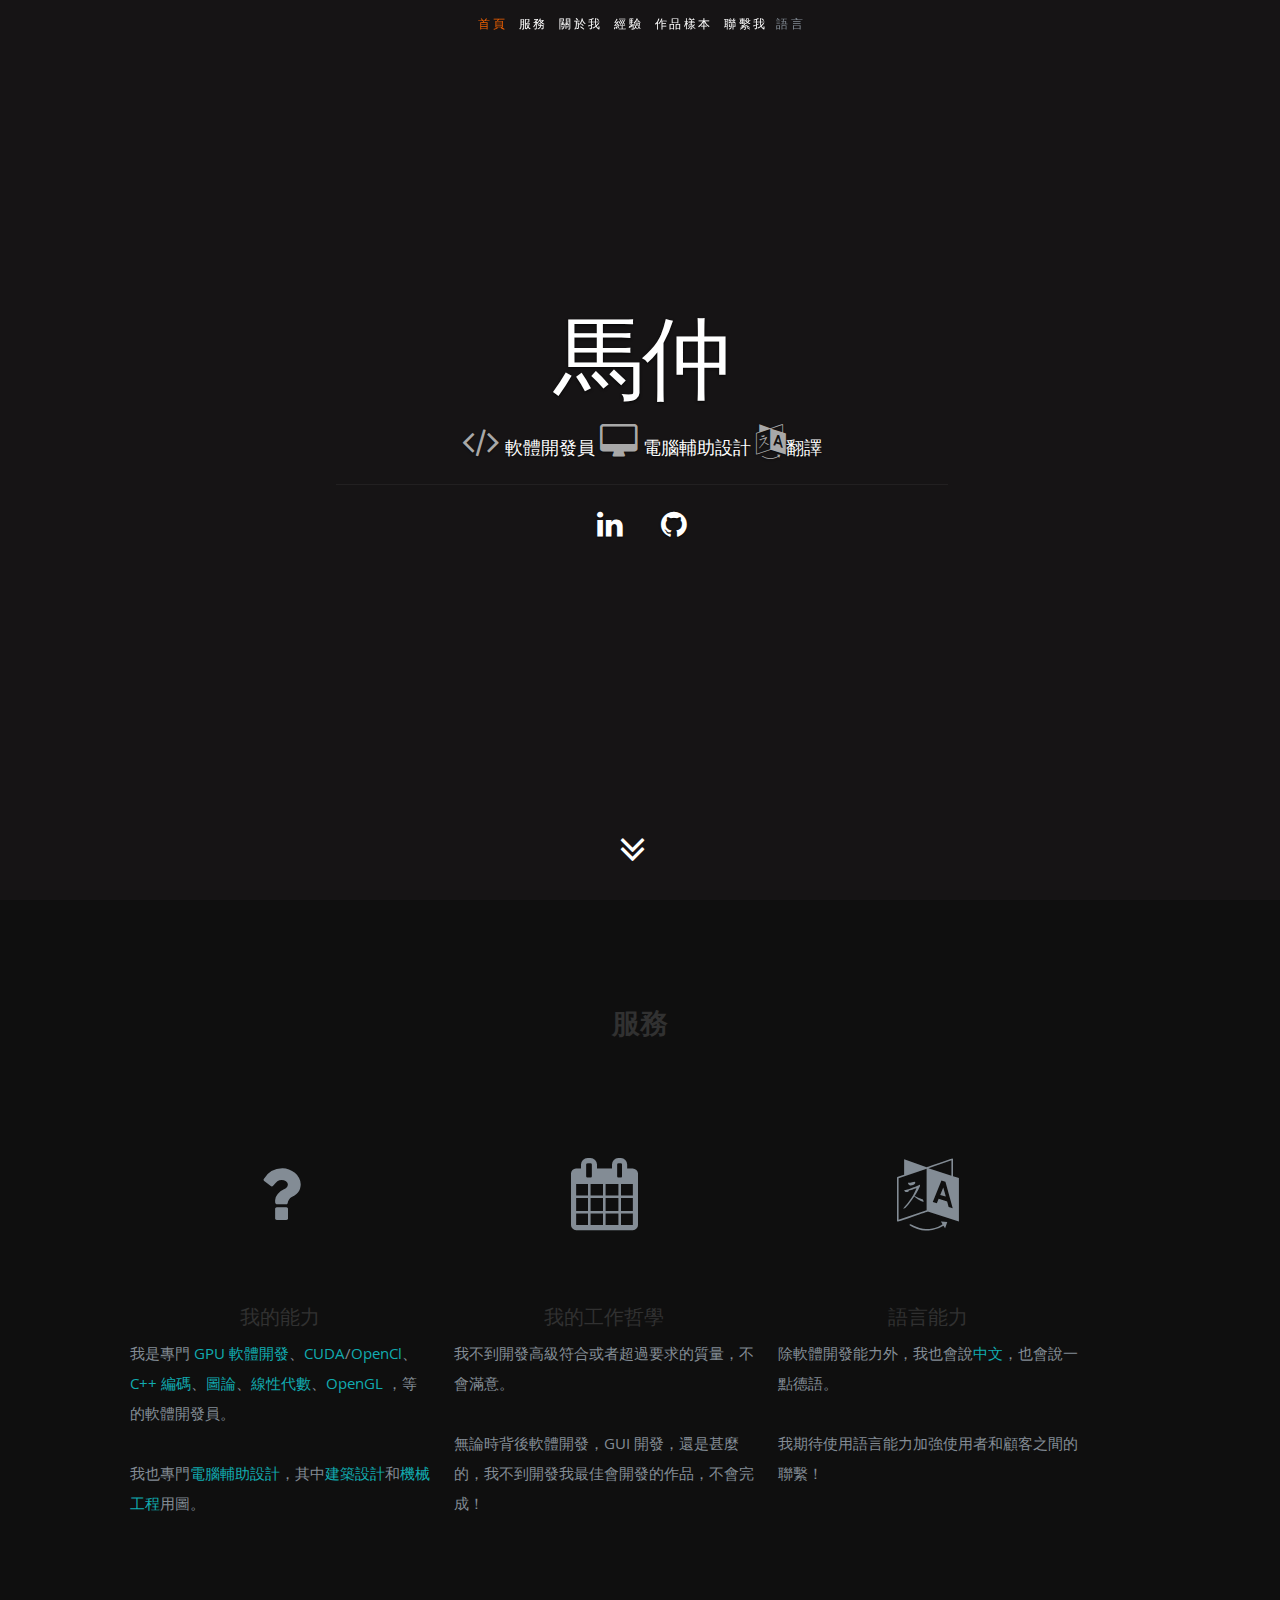
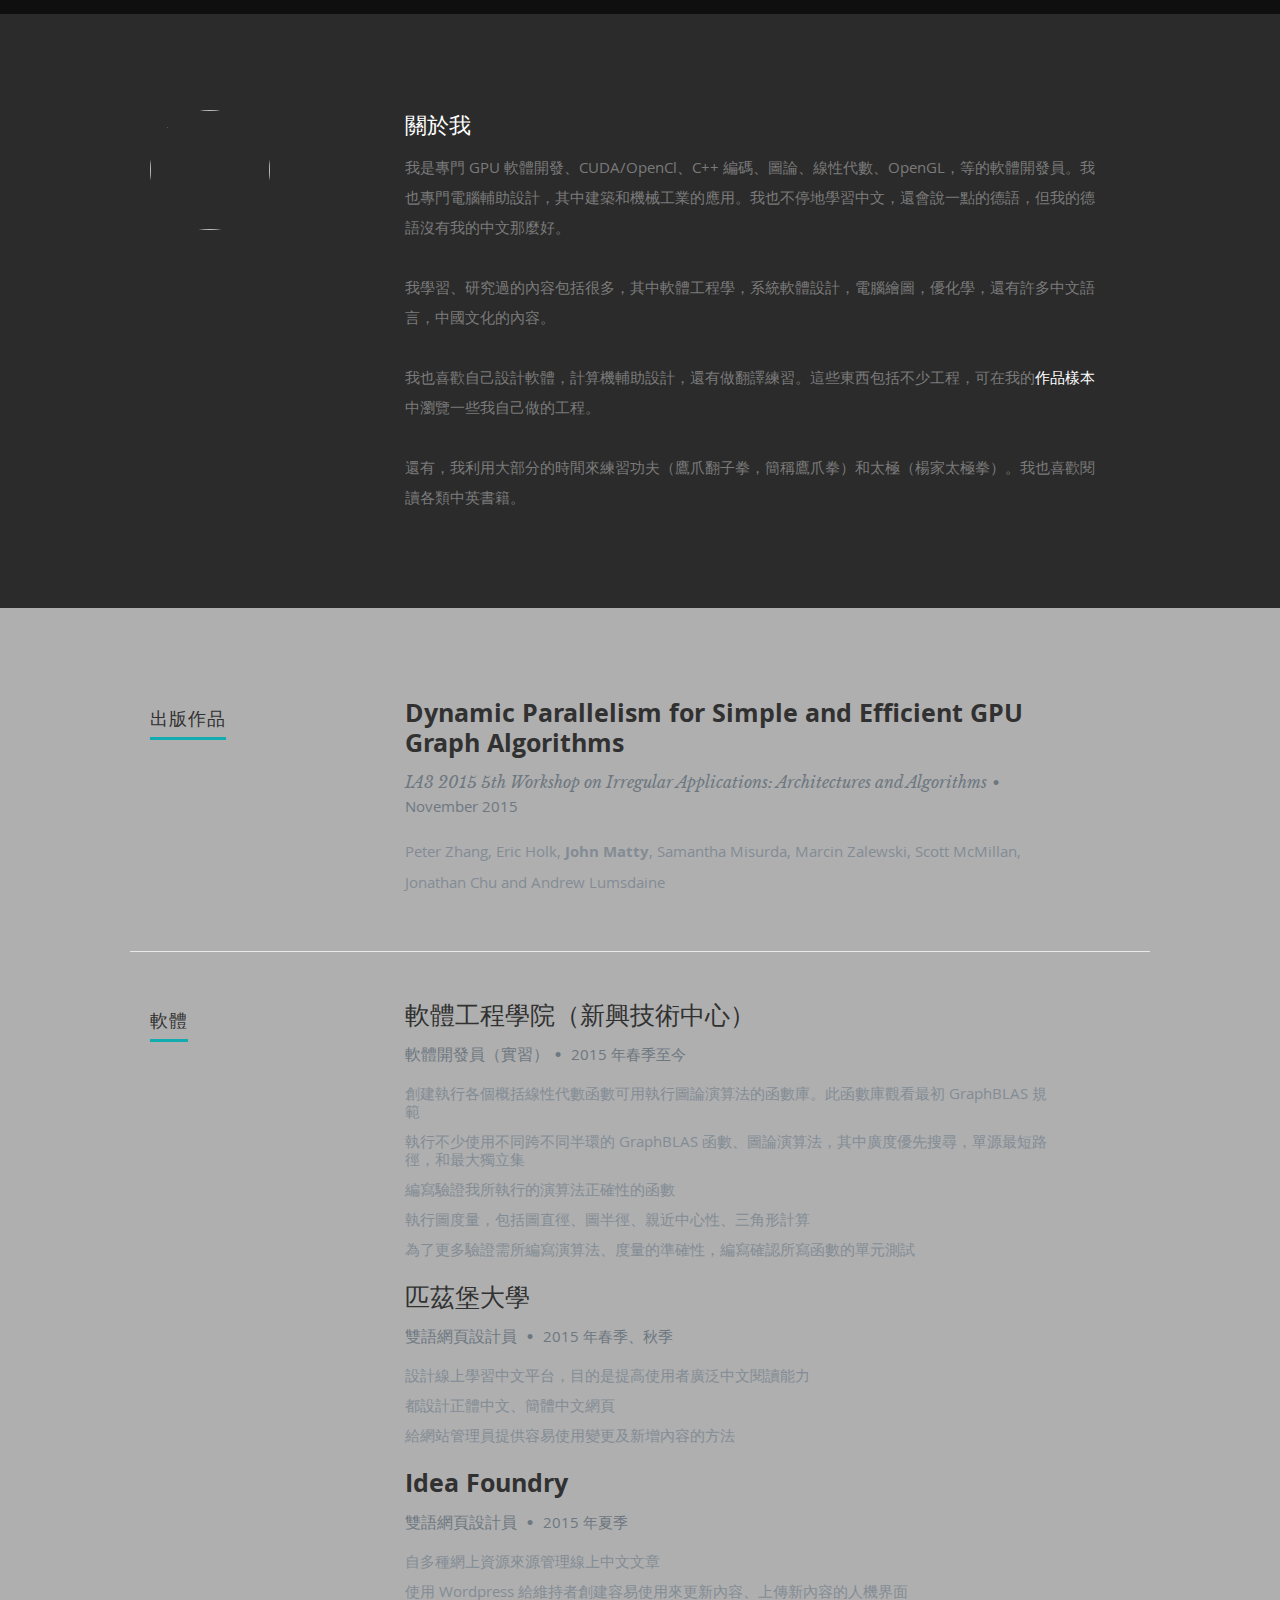
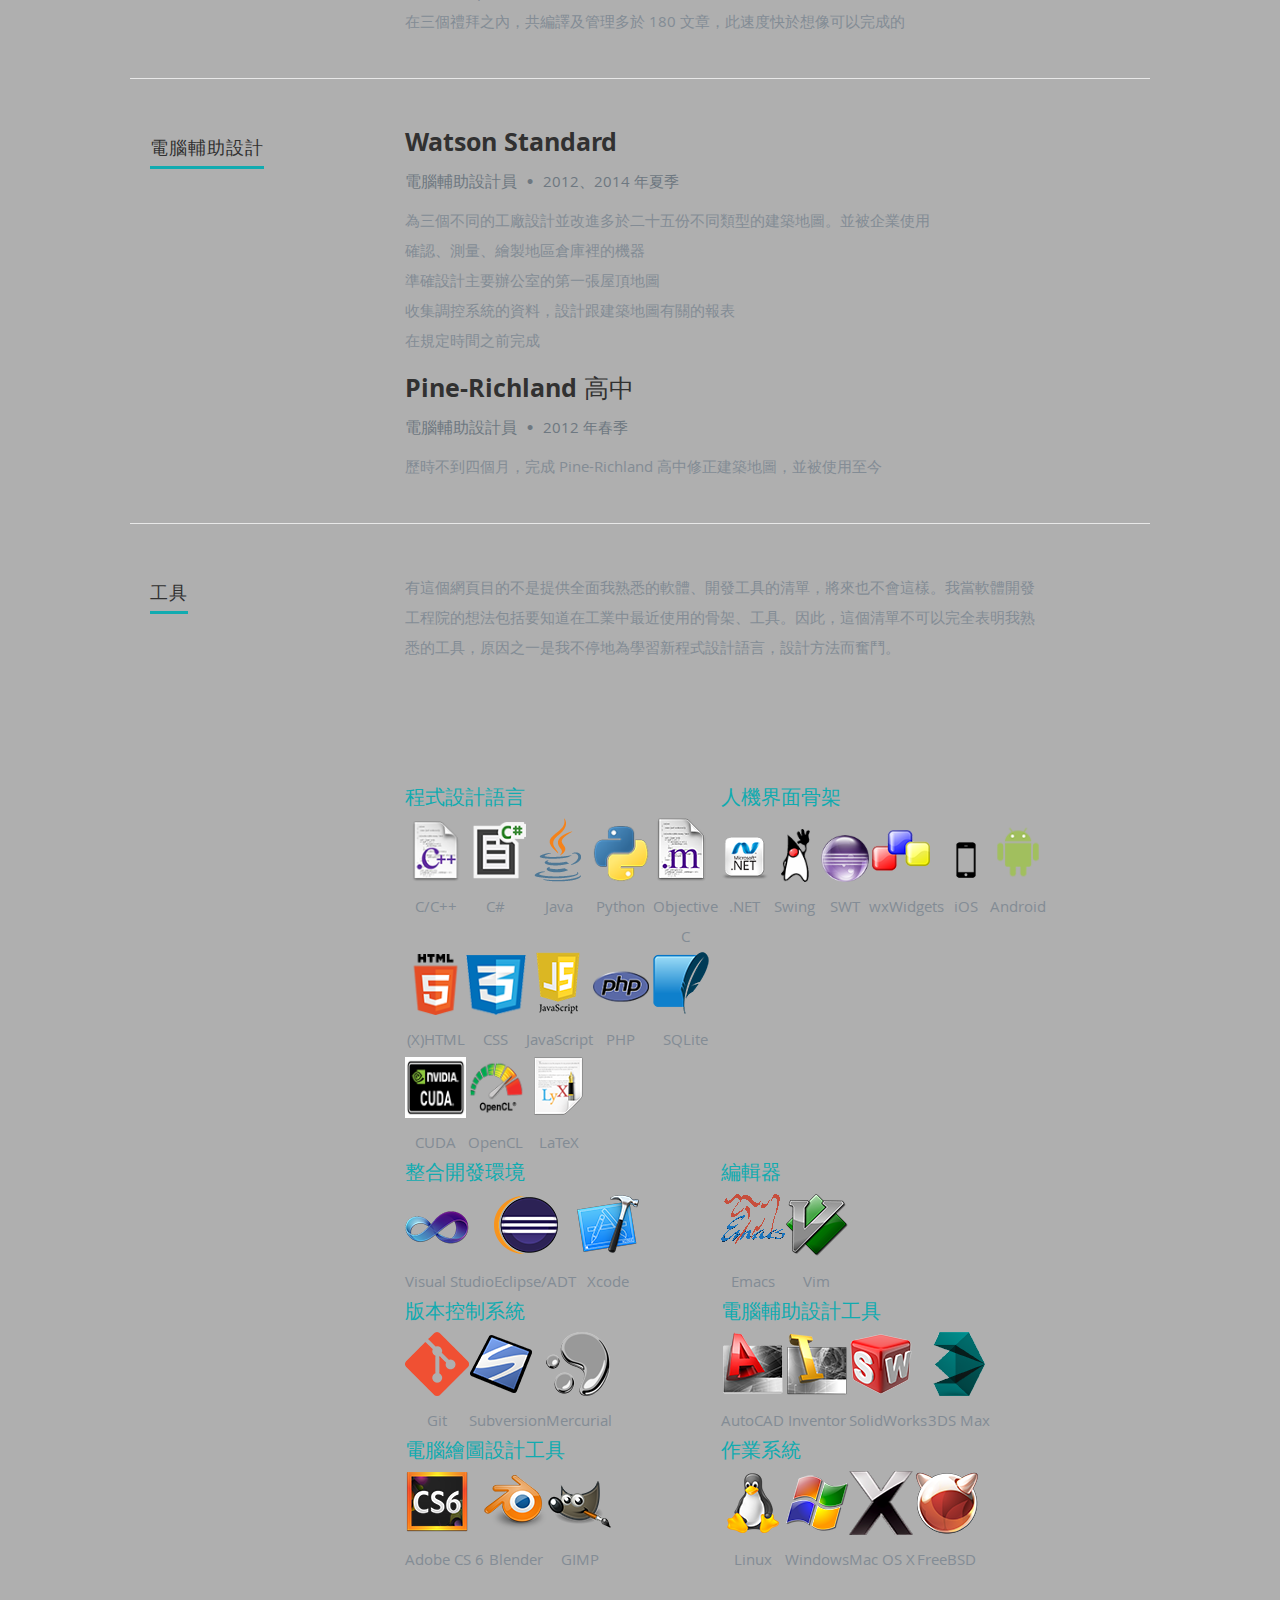
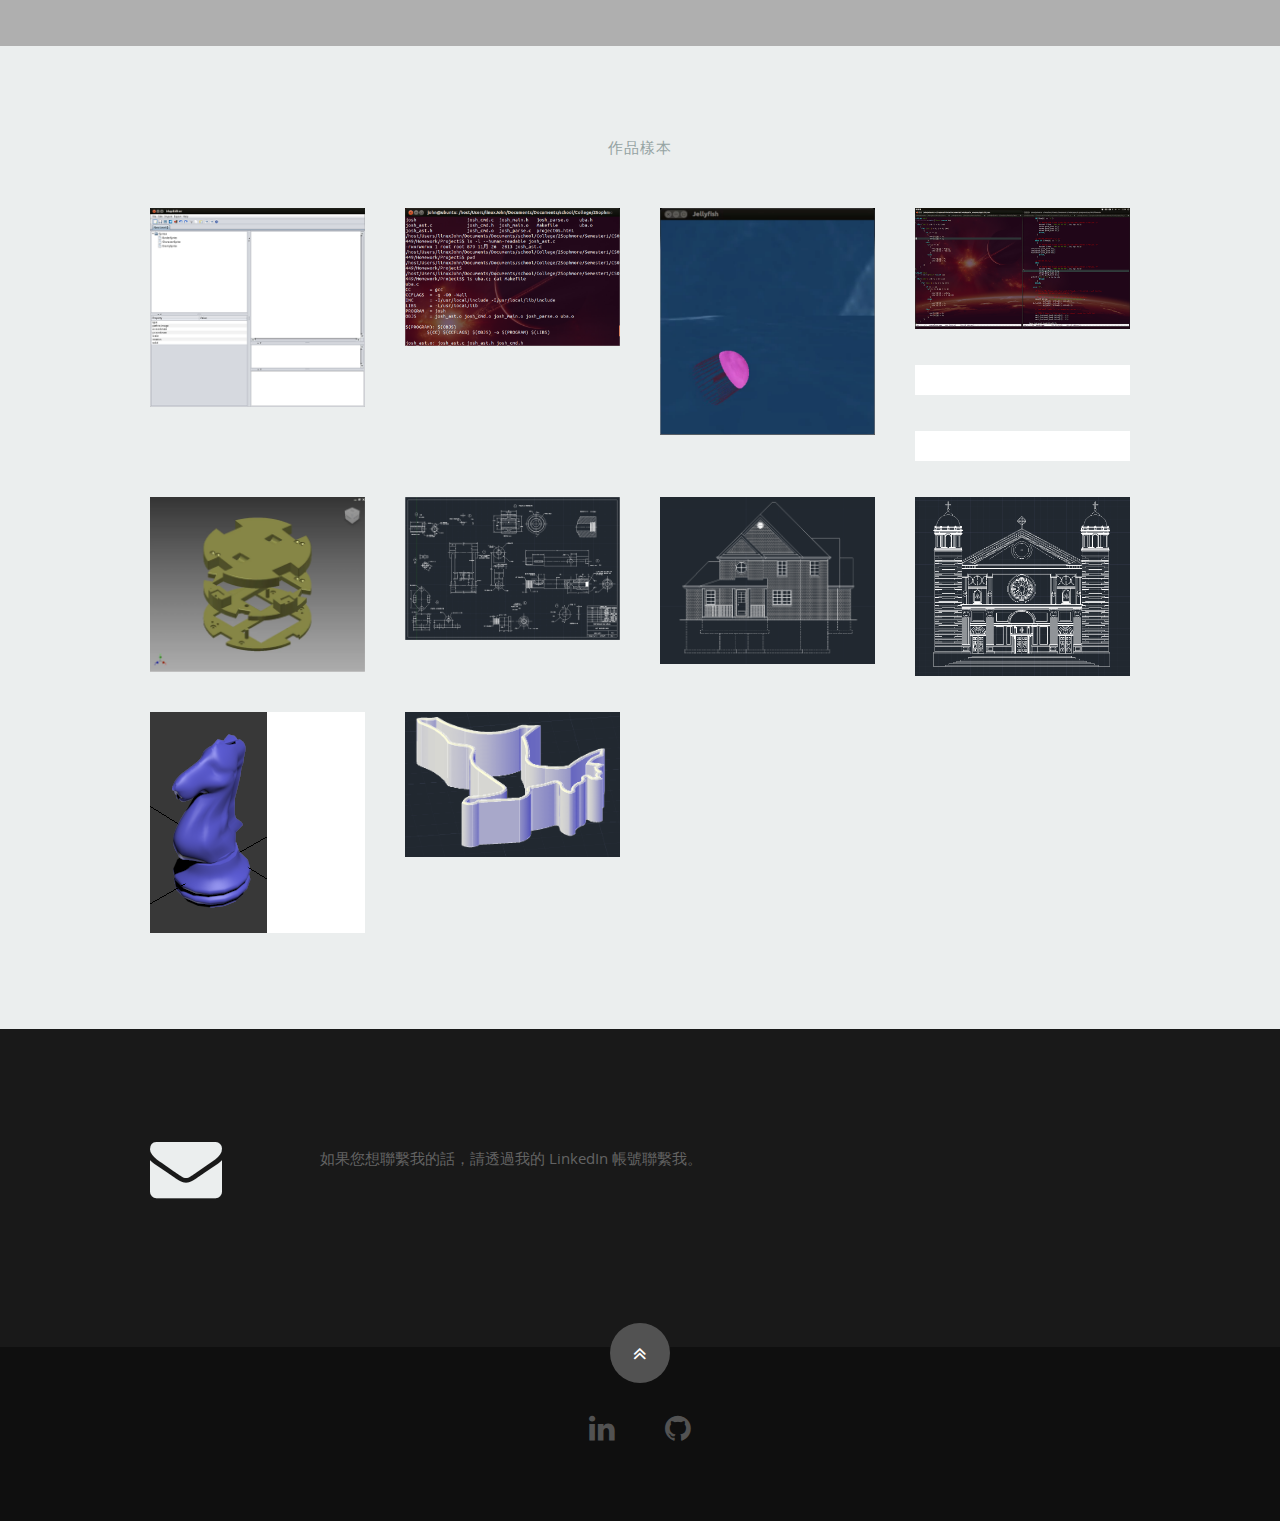
==== zh_TW/index.html @ 850172b8 "Updated profile; Removed unused files." ====
<!DOCTYPE html>

<head>
<meta charset="utf-8">
<title>馬仲</title>
<meta name="description" content="">
<meta name="author" content="John Matty">
<meta name="viewport" content="width=device-width, initial-scale=1, maximum-scale=1">
<link rel="stylesheet" href="http://maxcdn.bootstrapcdn.com/font-awesome/4.3.0/css/font-awesome.min.css" />
<link rel="stylesheet" href="../css/default.css" />
<link rel="stylesheet" href="../css/layout.css" />
<link rel="stylesheet" href="../css/media-queries.css" />
<link rel="stylesheet" href="../css/magnific-popup.css" />
<link rel="shortcut icon" href="icon.png" />
</head>
<body>
<header id="home">
  <nav id="nav-wrap"> <a class="mobile-btn" href="#nav-wrap" title="顯示選單">顯示選單</a> <a class="mobile-btn" href="#" title="隱藏選單">隱藏選單</a>
    <ul id="nav" class="nav">
      <li class="current"><a class="smoothscroll" href="#home">首頁</a></li>
      <li><a class="smoothscroll" href="#services">服務</a></li>
      <li><a class="smoothscroll" href="#about">關於我</a></li>
      <li><a class="smoothscroll" href="#experience">經驗</a></li>
      <li><a class="smoothscroll" href="#portfolio">作品樣本</a></li>
      <li><a class="smoothscroll" href="#contact">聯繫我</a></li>
      <li>語言
        <ul>
          <li><a href="../en/index.html">English</a></li>
          <li><a href="../zh_CN/index.html">简体</a></li>
          <li><a href="#">繁體</a></li>
        </ul>
      </li>
    </ul>
    <!-- end #nav -->
  </nav>
  <!-- end #nav-wrap -->
  <div class="row banner">
    <div class="banner-text">
      <h1 class="responsive-headline">馬仲</h1>
      <h3><i style="font-size: 35px" class="fa fa-code"></i> <span>軟體開發員</span> <i style="font-size: 35px"  class="fa fa-desktop"></i> <span>電腦輔助設計</span> <i style="font-size: 35px"  class="fa fa-language"></i><span>翻譯</span></h3>
      <hr />
      <ul class="social">
        <li><a href="https://www.linkedin.com/pub/john-matty/105/2b3/323"><i class="fa fa-linkedin"></i></a></li>
        <li><a href="https://github.com/jcmjohnmatty"><i class="fa fa-github"></i></a></li>
      </ul>
    </div>
  </div>
  <p class="scrolldown"> <a class="smoothscroll" href="#services"><i class="fa fa-angle-double-down"></i></a> </p>
</header>
<!-- Header End -->

<section id="services">
  <div class="text-container">
    <div class="row">
      <div class="flex-container">
        <div id="three-column" class="container">
          <div class="header-col title">
            <h2>服務</h2>
          </div>
          <div class="boxA">
            <div class="service-icon"><span class="fa fa-question service-icon" style="font-size: 72px; text-align: center"></span></div>
            <h4 style="text-align: center">我的能力</h4>
            <p>我是專門 <a href="#">GPU 軟體開發</a>、<a href="#">CUDA</a>/<a href="#">OpenCl</a>、<a href="#">C++ 編碼</a>、<a href="#">圖論</a>、<a href="#">線性代數</a>、<a href="#">OpenGL</a> ，等的軟體開發員。</p>
            <p>我也專門<a href="#">電腦輔助設計</a>，其中<a href="#">建築設計</a>和<a href="#">機械工程</a>用圖。</p>
          </div>
          <div class="boxB">
            <div class="service-icon"><span class="fa fa-calendar service-icon" style="font-size: 72px; text-align: center"></span></div>
            <h4 style="text-align: center">我的工作哲學</h4>
            <p>我不到開發高級符合或者超過要求的質量，不會滿意。</p>
            <p>無論時背後軟體開發，GUI 開發，還是甚麼的，我不到開發我最佳會開發的作品，不會完成！</p>
          </div>
          <div class="boxC">
            <div class="service-icon"><span class="fa fa-language service-icon" style="font-size: 72px; text-align: center"></span></div>
            <h4 style="text-align: center">語言能力</h4>
            <p>除軟體開發能力外，我也會說<a href="#">中文</a>，也會說一點德語。</p>
            <p>我期待使用語言能力加強使用者和顧客之間的聯繫！</p>
          </div>
        </div>
      </div>
    </div>
  </div>
</section>
<section id="about">
  <div class="row">
    <div class="three columns"> <img class="profile-pic"  src="../images/me.png" alt="" /> </div>
    <div class="nine columns main-col">
      <h2>關於我</h2>
        <p>我是專門 GPU 軟體開發、CUDA/OpenCl、C++ 編碼、圖論、線性代數、OpenGL，等的軟體開發員。我也專門電腦輔助設計，其中建築和機械工業的應用。我也不停地學習中文，還會說一點的德語，但我的德語沒有我的中文那麼好。</p>
        <p>我學習、研究過的內容包括很多，其中軟體工程學，系統軟體設計，電腦繪圖，優化學，還有許多中文語言，中國文化的內容。</p>
        <p>我也喜歡自己設計軟體，計算機輔助設計，還有做翻譯練習。這些東西包括不少工程，可在我的<a href="#portfolio" class="smoothscroll">作品樣本</a>中瀏覽一些我自己做的工程。
        <p>還有，我利用大部分的時間來練習功夫（鷹爪翻子拳，簡稱鷹爪拳）和太極（楊家太極拳）。我也喜歡閱讀各類中英書籍。</p>
    </div>
  </div>
</section>
<!-- About Section End-->
<section id="experience">
  <div class="row publications">
    <div class="three columns header-col">
      <h1><span>出版作品</span></h1>
    </div>
    <div class="nine columns main-col">
      <div class="row item">
        <div class="twelve columns">
          <h3>Dynamic Parallelism for Simple and Efficient GPU Graph Algorithms</h3>
          <p class="info">IA<sup>3</sup> 2015 5<sup>th</sup> Workshop on Irregular Applications: Architectures and Algorithms<span>&bull;</span> <i class="date">November 2015</i></p>
          <p>Peter Zhang, Eric Holk, <b>John Matty</b>, Samantha Misurda, Marcin Zalewski, Scott McMillan, Jonathan Chu and Andrew Lumsdaine</p>
        </div>
      </div>
    </div>
  </div>
  <div class="row experience">
    <div class="three columns header-col">
      <h1><span>軟體</span></h1>
    </div>
    <div class="nine columns main-col">
      <div class="row item">
        <div class="twelve columns">
          <h3>軟體工程學院（新興技術中心）</h3>
          <p class="info">軟體開發員（實習）<span>&bull;</span> <i class="date">2015 年春季至今</i></p>
          <ul>
            <li>創建執行各個概括線性代數函數可用執行圖論演算法的函數庫。此函數庫觀看最初 GraphBLAS 規範</li>
            <li>執行不少使用不同跨不同半環的 GraphBLAS 函數、圖論演算法，其中廣度優先搜尋，單源最短路徑，和最大獨立集</li>
            <li>編寫驗證我所執行的演算法正確性的函數</li>
            <li>執行圖度量，包括圖直徑、圖半徑、親近中心性、三角形計算</li>
            <li>為了更多驗證需所編寫演算法、度量的準確性，編寫確認所寫函數的單元測試</li>
          </ul>
        </div>
      </div>
      <div class="row item">
        <div class="twelve columns">
          <h3>匹茲堡大學</h3>
          <p class="info">雙語網頁設計員 <span>&bull;</span> <i class="date">2015 年春季、秋季</i></p>
          <ul>
            <li>設計線上學習中文平台，目的是提高使用者廣泛中文閱讀能力</li>
            <li>都設計正體中文、簡體中文網頁</li>
            <li>給網站管理員提供容易使用變更及新增內容的方法</li>
          </ul>
        </div>
      </div>
      <div class="row item">
        <div class="twelve columns">
          <h3>Idea Foundry</h3>
          <p class="info">雙語網頁設計員 <span>&bull;</span> <i class="date">2015 年夏季</i></p>
          <ul>
            <li>自多種網上資源來源管理線上中文文章</li>
            <li>使用 Wordpress 給維持者創建容易使用來更新內容、上傳新內容的人機界面</li>
            <li>在三個禮拜之內，共編譯及管理多於 180 文章，此速度快於想像可以完成的</li>
          </ul>
        </div>
      </div>
    </div>
  </div>
  <div class="row work">
    <div class="three columns header-col">
      <h1><span>電腦輔助設計</span></h1>
    </div>
    <div class="nine columns main-col">
      <div class="row item">
        <div class="twelve columns">
          <h3>Watson Standard</h3>
          <p class="info">電腦輔助設計員 <span>&bull;</span> <em class="date">2012、2014 年夏季</em></p>
          <ul>
            <li>為三個不同的工廠設計並改進多於二十五份不同類型的建築地圖。並被企業使用</li>
            <li>確認、測量、繪製地區倉庫裡的機器</li>
            <li>準確設計主要辦公室的第一張屋頂地圖</li>
            <li>收集調控系統的資料，設計跟建築地圖有關的報表</li>
            <li>在規定時間之前完成</li>
          </ul>
        </div>
      </div>
      <div class="row item">
        <div class="twelve columns">
          <h3>Pine-Richland 高中</h3>
          <p class="info">電腦輔助設計員 <span>&bull;</span> <em class="date">2012 年春季</em></p>
          <ul>
            <li>歷時不到四個月，完成 Pine-Richland 高中修正建築地圖，並被使用至今</li>
          </ul>
        </div>
      </div>
    </div>
  </div>
  <div class="row skill">
    <div class="three columns header-col">
      <h1><span>工具</span></h1>
    </div>
    <div class="nine columns main-col">
      <p>有這個網頁目的不是提供全面我熟悉的軟體、開發工具的清單，將來也不會這樣。我當軟體開發工程院的想法包括要知道在工業中最近使用的骨架、工具。因此，這個清單不可以完全表明我熟悉的工具，原因之一是我不停地為學習新程式設計語言，設計方法而奮鬥。</p>
    <table border="0" width="100%">
      <tr>
        <td><h4><a name="plangs">程式設計語言</a></h4>
          <table border="0">
            <tr>
              <td><img src="../images/tools/plangs/cpp64.png" />
                <center>
                  C/C++
                </center></td>
              <td><img src="../images/tools/plangs/cs64.png" />
                <center>
                  C#
                </center></td>
              <td><img src="../images/tools/plangs/java64.png" />
                <center>
                  Java
                </center></td>
              <td><img src="../images/tools/plangs/python64.png" />
                <center>
                  Python
                </center></td>
              <td><img src="../images/tools/plangs/objc.png" />
                <center>
                  Objective C
                </center></td>
            </tr>
            <tr>
              <td><img src="../images/tools/plangs/html.png" />
                <center>
                  (X)HTML
                </center></td>
              <td><img src="../images/tools/plangs/css.png" />
                <center>
                  CSS
                </center></td>
              <td><img src="../images/tools/plangs/js.png" />
                <center>
                  JavaScript
                </center></td>
              <td><img src="../images/tools/plangs/php.png" />
                <center>
                  PHP
                </center></td>
              <td><img src="../images/tools/plangs/sqlite64.png" />
                <center>
                  SQLite
                </center></td>
            </tr>
            <tr>
              <td><img src="../images/tools/plangs/cuda.png" />
                <center>
                  CUDA
                </center></td>
              <td><img src="../images/tools/plangs/opencl.png" />
                <center>
                  OpenCL
                </center></td>
              <td><img src="../images/tools/plangs/lyx64.png" />
                <center>
                  LaTeX
                </center></td>
            </tr>
          </table></td>
        <td><h4><a name="guifrmwrks">人機界面骨架</a></h4>
          <table border="0">
            <tr>
              <td><img src="../images/tools/guifrmwrks/net64.png" />
                <center>
                  .NET
                </center></td>
              <td><img src="../images/tools/guifrmwrks/swing64.png" />
                <center>
                  Swing
                </center></td>
              <td><img src="../images/tools/guifrmwrks/swt64.png" />
                <center>
                  SWT
                </center></td>
              <td><img src="../images/tools/guifrmwrks/wx64.png" />
                <center>
                  wxWidgets
                </center></td>
              <td><img src="../images/tools/guifrmwrks/iphone64.png" />
                <center>
                  iOS
                </center></td>
              <td><img src="../images/tools/ides/android64.png" />
                <center>
                  Android
                </center></td>
            </tr>
          </table></td>
      </tr>
      <br />
      <tr>
        <td><h4><a name="ides">整合開發環境</a></h4>
          <table border="0">
            <tr>
              <td><img src="../images/tools/ides/vs64.png" />
                <center>
                  Visual Studio
                </center></td>
              <td><img src="../images/tools/ides/eclipse64.png" />
                <center>
                  Eclipse/ADT
                </center></td>
              <td><img src="../images/tools/ides/xcode64.png" />
                <center>
                  Xcode
                </center></td>
            </tr>
          </table></td>
        <td><h4><a name="editors">編輯器</a></h4>
          <table border="0">
            <tr>
              <td><img src="../images/tools/software/emacs.png" />
                <center>
                  Emacs
                </center></td>
              <td><img src="../images/tools/software/vim.png" />
                <center>
                  Vim
                </center></td>
            </tr>
          </table></td>
      </tr>
      <br />
      <tr>
        <td><h4><a name="vcss">版本控制系統</a></h4>
          <table border="0">
            <tr>
              <td><img src="../images/tools/devtools/git.png" />
                <center>
                  Git
                </center></td>
              <td><img src="../images/tools/devtools/svn.png" />
                <center>
                  Subversion
                </center></td>
              <td><img src="../images/tools/devtools/hg.png" />
                <center>
                  Mercurial
                </center></td>
            </tr>
          </table></td>
          <td>
        <h4><a name="cadtools">電腦輔助設計工具</a></h4>
        <table border="0">
          <tr>
            <td><img src="../images/tools/cad/autocad64.png" />
              <center>
                AutoCAD
              </center>
            </div>
            </td>
            <td><img src="../images/tools/cad/inventor64.png" />
              <center>
                Inventor
              </center></td>
            <td><img src="../images/tools/cad/solidworks64.png" />
              <center>
                SolidWorks
              </center></td>
            <td><img src="../images/tools/cad/3dsmax64.png" />
              <center>
                3DS Max
              </center></td>
          </tr>
        </table>
          </td>
      </tr>
      <br />
      <tr>
        <td><h4><a name="gdtools">電腦繪圖設計工具</a></h4>
          <table border="0">
            <tr>
              <td><img src="../images/tools/software/cs664.png" />
                <center>
                  Adobe CS 6
                </center></td>
              <td><img src="../images/tools/cad/blender64.png" />
                <center>
                  Blender
                </center></td>
              <td><img src="../images/tools/software/gimp64.png" />
                <center>
                  GIMP
                </center></td>
            </tr>
          </table></td>
        <td><h4><a name="oss">作業系統</a></h4>
          <table border="0">
            <tr>
              <td><img src="../images/tools/oss/linux.png" />
                <center>
                  Linux
                </center></td>
              <td><img src="../images/tools/oss/windows.png" />
                <center>
                  Windows
                </center></td>
              <td><img src="../images/tools/oss/osx.png" />
                <center>
                  Mac OS X
                </center></td>
              <td><img src="../images/tools/oss/freebsd.png" />
                <center>
                  FreeBSD
                </center></td>
            </tr>
          </table></td>
      </tr>
    </table>
  </div>
  </div>
</section>
<!-- Resume Section End-->
<section id="portfolio">
  <div class="row">
    <div class="twelve columns collapsed">
      <h1>作品樣本</h1>
      <!-- portfolio-wrapper -->
      <div id="portfolio-wrapper" class="bgrid-quarters s-bgrid-thirds cf">
        <div class="columns portfolio-item">
          <div class="item-wrap"> <a href="#mapeditor" title=""> <img alt="" src="../images/projects/mapeditor.png">
            <div class="overlay">
              <div class="portfolio-item-meta">
                <h5>層級編輯器</h5>
                <p>人機界面設計、Java</p>
              </div>
            </div>
            <div class="link-icon"><i class="fa fa-plus"></i></div>
            </a> </div>
        </div>
        <div class="columns portfolio-item">
          <div class="item-wrap"> <a href="#shell" title=""> <img alt="" src="../images/projects/shell.png">
            <div class="overlay">
              <div class="portfolio-item-meta">
                <h5>Shell</h5>
                <p>系統軟體、C</p>
              </div>
            </div>
            <div class="link-icon"><i class="fa fa-plus"></i></div>
            </a> </div>
        </div>
        <div class="columns portfolio-item">
          <div class="item-wrap"> <a href="#jelly" title=""> <img alt="" src="../images/projects/jelly.png">
            <div class="overlay">
              <div class="portfolio-item-meta">
                <h5>水母模擬</h5>
                <p>電腦繪圖、C/C++</p>
              </div>
            </div>
            <div class="link-icon"><i class="fa fa-plus"></i></div>
            </a> </div>
        </div>
        <div class="columns portfolio-item">
          <div class="item-wrap"> <a href="#lige" title=""> <img alt="" src="../images/projects/lige.png">
            <div class="overlay">
              <div class="portfolio-item-meta">
                <h5>鋰遊戲引擎</h5>
                <p>電腦繪圖、人機界面設計、電腦繪圖設計、C/C++</p>
              </div>
            </div>
            <div class="link-icon"><i class="fa fa-plus"></i></div>
            </a> </div>
        </div>
        <div class="columns portfolio-item">
          <div class="item-wrap"> <a href="#gpgmk" title=""> <img alt="" src="../images/projects/gpgmk.png">
            <div class="overlay">
              <div class="portfolio-item-meta">
                <h5>GPGMK</h5>
                <p>電腦繪圖、人機界面設計、電腦輔助設計、C/C++/p>
              </div>
            </div>
            <div class="link-icon"><i class="fa fa-plus"></i></div>
            </a> </div>
        </div>
        <div class="columns portfolio-item">
          <div class="item-wrap"> <a href="#gcad" title=""> <img alt="" src="../images/projects/gcad.png">
            <div class="overlay">
              <div class="portfolio-item-meta">
                <h5>gCAD</h5>
                <p>電腦繪圖、人機界面設計、電腦輔助設計、C/C++/p>
              </div>
            </div>
            <div class="link-icon"><i class="fa fa-plus"></i></div>
            </a> </div>
        </div>
        <div class="columns portfolio-item">
          <div class="item-wrap"> <a href="#foutcover" title=""> <img alt="" src="../images/projects/foutcover.png">
            <div class="overlay">
              <div class="portfolio-item-meta">
                <h5>地面插座蓋子</h5>
                <p>電腦輔助設計、機械工程、Inventor、AutoCAD</p>
              </div>
            </div>
            <div class="link-icon"><i class="fa fa-plus"></i></div>
            </a> </div>
        </div>
        <div class="columns portfolio-item">
          <div class="item-wrap"> <a href="#belttightner" title=""> <img alt="" src="../images/projects/belttightner.png">
            <div class="overlay">
              <div class="portfolio-item-meta">
                <h5>緊帶器</h5>
                <p>電腦輔助設計、機械工程、Inventor、AutoCAD</p>
              </div>
            </div>
            <div class="link-icon"><i class="fa fa-plus"></i></div>
            </a> </div>
        </div>
        <div class="columns portfolio-item">
          <div class="item-wrap"> <a href="#house" title=""> <img alt="" src="../images/projects/house.png">
            <div class="overlay">
              <div class="portfolio-item-meta">
                <h5>房子</h5>
                <p>電腦輔助設計、設計、建築、AutoCAD Architecture</p>
              </div>
            </div>
            <div class="link-icon"><i class="fa fa-plus"></i></div>
            </a> </div>
        </div>
        <div class="columns portfolio-item">
          <div class="item-wrap"> <a href="#cathedral" title=""> <img alt="" src="../images/projects/cathedral.png">
            <div class="overlay">
              <div class="portfolio-item-meta">
                <h5>大教堂</h5>
                <p>電腦輔助設計、AutoCAD</p>
              </div>
            </div>
            <div class="link-icon"><i class="fa fa-plus"></i></div>
            </a> </div>
        </div>
        <div class="columns portfolio-item">
          <div class="item-wrap"> <a href="#chess" title=""> <img alt="" src="../images/projects/knight.png">
            <div class="overlay">
              <div class="portfolio-item-meta">
                <h5>3D 西洋象棋棋子</h5>
                <p>電腦輔助設計、設計、3DS Max</p>
              </div>
            </div>
            <div class="link-icon"><i class="fa fa-plus"></i></div>
            </a> </div>
        </div>
        <div class="columns portfolio-item">
          <div class="item-wrap"> <a href="#cookiecutters" title=""> <img alt="" src="../images/projects/cc_reindeer.png">
            <div class="overlay">
              <div class="portfolio-item-meta">
                <h5>餅乾模</h5>
                <p>電腦輔助設計、設計、AutoCAD</p>
              </div>
            </div>
            <div class="link-icon"><i class="fa fa-plus"></i></div>
            </a> </div>
        </div>
      </div>
    </div>
    <div id="mapeditor" class="popup-modal mfp-hide"> <img class="scale-with-grid" src="../images/projects/mapeditor.png" alt="" align="center" />
      <div class="description-box">
        <h4>層級編輯器</h4>
        <p>某個寒假，我又開始玩一些比較老的電腦遊戲，甚至包括最早的 NES （像 Marble Madness，第一代薩爾達傳說 （The Legend of Zelda）等遊戲）。我認為創造個人的遊戲是一件很有趣的事情，所以，我編寫了屬於我自己的遊戲引擎，“層級編輯器”（英語：“MapEditor”）。這樣，我能開始設計像薩爾達傳說同樣類型的遊戲。以下是那個寒假我所寫的編碼。</p>
        <p>這個軟體用Java 寫的，主要是因為它可以跨平台執行，並且可以使用Java 中內建的圖形用戶界面骨架 Swing。軟體有一個主要的繪製區域。繪製區域能加入不同類型的精靈（像環境、對手、主角）。您也能改變層中背景圖片，也可以改變這些精靈讓它們延展，轉動，和移動。您最後能把您創造的場景所有相關訊息儲存成純文檔案。</p>
        <span class="categories"><i class="fa fa-tag"></i>人機界面設計、Java</span> </div>
      <div class="link-box"> <a href="https://github.com/jcmjohnmatty/MapEditor">編碼</a> <a class="popup-modal-dismiss">關閉</a> </div>
    </div>
    <div id="shell" class="popup-modal mfp-hide"> <img class="scale-with-grid" src="../images/projects/shell.png" alt="" align="center" />
      <div class="description-box">
        <h4>Shell</h4>
        <p>這是我在系統軟體入門課裡寫出的軟體。為了練習不同寫軟體的方法，它裡面有一些不同的程式。我的輸入解分析器是用 strtok 這個方法寫出的。輸入分析 成我自己寫出的抽象語法樹。最後，這棵抽象語言樹有其他我自己產生的函數，搜尋那棵樹，然後坐到由樹的機構而執行合適的指令。</p>
        <span class="categories"><i class="fa fa-tag"></i>System Software、C</span> </div>
      <div class="link-box"> <a href="https://github.com/jcmjohnmatty/Josh">編碼</a> <a class="popup-modal-dismiss">關閉</a> </div>
    </div>
  </div>
  <div id="jelly" class="popup-modal mfp-hide">
    <video width="528" height="544" controls>
      <source src='../videos/jelly_06_final.mp4' type='video/mp4' />
      <source src='../videos/jelly_06_final.ogv' type='video/ogg; codecs="theora, vorbis"' />
      <object id="flowplayer" data="flowplayer-3.2.2.swf" type="application/x-shockwave-flash" width="528" height="544" >
        <param name="movie" value="flowplayer-3.2.2.swf">
        <param name="allowfullscreen" value="true">
        <param name="flashvars" value="config={'clip':{'url':'../videos/jelly_06_final.mp4','autoPlay':false}}">
      </object>
    </video>
    <div class="description-box">
      <h4>Jellyfish Simulation</h4>
      <p>這是我二年級上電腦繪圖入門課時設計的期末專題。是由我與另外一位同學設計完成的。我主要負責項目管理，研究，設計海蜇身體的編碼，還有設計海蜇身體的質地。另外一個組員主要負責準備報告，以及設計海蜇的觸手還有其他項目管理。</p>
      <p>海蜇的身體放鬆時，模擬為半橢圓形。橢圓頂點組成一個彈簧質量系統。海蜇的推力為調整過的正弦波。我也在次正弦波上做一些預處理與後處理，就是為了確保海蜇行動方向正確，也是確保海蜇保持應有的形狀。</p>
      <p>海蜇的觸手是一個粒子系統。粒子的度量也是可配置的。觸手成放射狀附著於海蜇身體上。海蜇身體波動時，一系列的函數會更新每條觸手的位置。</p>
      <p>海蜇的質地以OpenGL中的質地機制設計的。</p>
      <p>此工程被選取為我們班中最好期末工程之六。</p>
      <span class="categories"><i class="fa fa-tag"></i>電腦繪圖、C/C++</span> </div>
    <div class="link-box"> <a href="https://github.com/jcmjohnmatty/JellySimulation">編碼</a> <a class="popup-modal-dismiss">關閉</a> </div>
  </div>
  </div>
  <div id="lige" class="popup-modal mfp-hide"> <img class="scale-with-grid" src="../images/projects/lige.png" alt="" align="center" />
    <div class="description-box">
      <h4>鋰遊戲引擎</h4>
      <p>鋰遊戲引擎（英語：Lithium Game Engine，簡稱 LiGE）是一個正在進行中的項目。（我把它取名為 LiGe 是因為我覺得這將會是一個很酷的商標。我也正在設計中。是因為我要把它做成一個很酷的商標）這個遊戲引擎主要提供三維角色扮演。我也計劃提供內建的人機介面骨架，不同類型的網孔，層圖，和給予輔助。</p>
      <span class="categories"><i class="fa fa-tag"></i>電腦繪圖、人機界面設計、電腦繪圖設計、C/C++</span> </div>
    <div class="link-box"> <a href="https://github.com/jcmjohnmatty/LiGE">編碼</a> <a class="popup-modal-dismiss">關閉</a> </div>
  </div>
  </div>
  <div id="gpgmk" class="popup-modal mfp-hide"> <img class="scale-with-grid" src="../images/projects/gpgmk.png" alt="" align="center" />
    <div class="description-box">
      <h4>GPGMK：GPU 動力 3D 幾何模型核心</h4>
      <p>這是一個我開發的跨平台、GPU 動力、3D 幾何模型核心。在現代電腦輔助設計系統中，幾何模型核心有很重要的身份。它們提供集合模擬演算法，及可用來執行建設性立體幾何的基本幾何類別。若沒有幾何模型核心，那麼現代幾何模型核心不可到現在的狀況。</p>
      <p>許多現代的系統，想 AutoDesk 和 SolidWorks，依賴於一定的平台，像 Windows 作業系統那樣的平台。現代幾何模型系統頁缺少 GPU 動力的演算法，對性能確實含有限制。</p>
      <p>我希望，透過用跨平台技術跟 GPU 能力執行這些演算法，我可以變更現代幾何模型核心的性能，並減少以來高級 CPU 的需求，像現代系統的需求。我也希望能減少依賴於一定平台的需求，也能增強開源幾何模型核心的跨平台行、實用性。</p>
      <span class="categories"><i class="fa fa-tag"></i>電腦繪圖、人機界面設計、CAD、C/C++</span> </div>
    <div class="link-box"> <a href="http://jcmjohnmatty.github.io/gpgmk/">編碼</a> <a class="popup-modal-dismiss">關閉</a> </div>
  </div>
  </div>
  <div id="gcad" class="popup-modal mfp-hide"> <img class="scale-with-grid" src="../images/projects/gcad.png" alt="" align="center" />
    <div class="description-box">
      <h4>gCAD：完全成熟 GPU 動力電腦輔助設計程式</h4>
      <p>gCAD 是一件完全成熟、 GPU 動電腦輔助設計程式，並使用以上說的<a href="http://jcmjohnmatty.github.io/gpgmk">gpgmk</a>。</p>
      <span class="categories"><i class="fa fa-tag"></i>電腦繪圖、人機界面設計、CAD、C/C++</span> </div>
    <div class="link-box"> <a href="http://jcmjohnmatty.github.io/gcad/">編碼</a> <a class="popup-modal-dismiss">關閉</a> </div>
  </div>
  </div>
  <div id="foutcover" class="popup-modal mfp-hide"> <img class="scale-with-grid" src="../images/projects/foutcover.png" alt="" align="center" />
    <div class="description-box">
      <h4>地面插座蓋子</h4>
      <p>我是自己設計這個地面插座蓋子。我設計的時候尤其考慮了別人在上面走路的時候不會踏於地面插座蓋子上面。因此，上面和寧進的screw head就跟地面是平的。還有，所有的screw hole大小都是標準的，所以很容易移動到新的地方。我也考慮了地下的wiring，因為這個蓋子不准破壞已經存在的wiring。最後，所有的holes等都有一點點的tolerance，這樣寧進screw什麼的都很容易。</p>
      <p>為了全面得確認我圖樣的準確性，我也定期地用了 3D印表機創造蓋子。目的是，確認需要的規範被符合。</p>
      <span class="categories"><i class="fa fa-tag"></i>電腦輔助設計、機械工程、Inventor、AutoCAD</span> </div>
    <div class="link-box"> <a href="../projects/cad/foutcover/foutcover.zip">Download</a> <a class="popup-modal-dismiss">Close</a> </div>
  </div>
  </div>
  <div id="belttightner" class="popup-modal mfp-hide"> <img class="scale-with-grid" src="../images/projects/belttightner.png" alt="" align="center" />
    <div class="description-box">
      <h4>緊帶器</h4>
      <p>這是我自己繪製的緊帶器附圖。</p>
      <span class="categories"><i class="fa fa-tag"></i>電腦輔助設計、機械工程、Inventor、AutoCAD</span> </div>
    <div class="link-box"> <a href="../projects/cad/belttightner/belttightner.dwg">下載</a> <a class="popup-modal-dismiss">關閉</a> </div>
  </div>
  </div>
  <div id="house" class="popup-modal mfp-hide"> <img class="scale-with-grid" src="../images/projects/house.png" alt="" align="center" />
    <div class="description-box">
      <h4>房子</h4>
      <p>這些建築圖是我上高中的室友獨自設計的。這套房子適合四五個人居住。</p>
      <p>這套房子共有三層樓：樓下、第一層、次二層。。。。我至今還沒設定水管系統及電子系統。第一層有foyer，餐廳，廚房，衛生間，洗衣房，車庫，family room，還有deck。</p>
      <p>第二層也用另一個洗手間，並且有4個普通臥室，最有有一個master bedroom。</p>x
      <span class="categories"><i class="fa fa-tag"></i>電腦輔助設計、設計、建築、AutoCAD Architecture</span> </div>
    <div class="link-box"> <a href="../projects/cad/house/house.dwg">下載</a> <a class="popup-modal-dismiss">關閉</a> </div>
  </div>
  </div>
  <div id="cathedral" class="popup-modal mfp-hide"> <img class="scale-with-grid" src="../images/projects/cathedral.png" alt="" align="center" />
    <div class="description-box">
      <h4>大教堂</h4>
      <p>我根據圖片繪圖的歌德特大教堂。我採取了創造力的自由，以玩笑取代石像鬼。我畢竟花了一個星期左右繪圖。</p>
      <span class="categories"><i class="fa fa-tag"></i>電腦輔助設計、建築、AutoCAD</span> </div>
    <div class="link-box"> <a href="../projects/cad/cathedral/cathedral.dwg">下載</a> <a class="popup-modal-dismiss">關閉</a> </div>
  </div>
  </div>
  <div id="chess" class="popup-modal mfp-hide"> <img class="scale-with-grid" src="../images/projects/knight.png" alt="" align="center" />
    <div class="description-box">
      <h4>3D 西洋象棋棋子</h4>
      <p>這些是完整西洋象棋的 3D 棋子。它們由我在 3DS Max 中造型的。它們提供一些不同的檔案格式。我原本是想用他們在我以後會設計的西洋象棋遊戲用他們。我正在設計西洋象棋遊戲的編碼，但是棋子都已經完成了。</p>
      <span class="categories"><i class="fa fa-tag"></i>電腦輔助設計、設計、3DS Max</span> </div>
    <div class="link-box"> <a href="../projects/cad/chess/chess.zip">下載</a> <a class="popup-modal-dismiss">關閉</a> </div>
  </div>
  </div>
  <div id="cookiecutters" class="popup-modal mfp-hide"> <img class="scale-with-grid" src="../images/projects/cc_reindeer.png" alt="" align="center" />
    <div class="description-box">
      <h4>餅乾模</h4>
      <p>某個寒假，我在電腦上設計了兩個餅乾模 。一個就是一隻麋鹿的樣子，而另一個就是曼德博集合的（Mandelbrot set）樣子。他們主要就是為了好玩，但是至今我媽媽等已經用了它們好幾次，說他們非常實用、精美。</p>
      <span class="categories"><i class="fa fa-tag"></i>電腦輔助設計、設計、AutoCAD</span>
    </div>
    <div class="link-box"> <a href="../projects/cad/cookiecutters/cookiecutters.zip">下載</a> <a class="popup-modal-dismiss">關閉</a> </div>
  </div>
  </div>
</section>
<section id="contact">
  <div class="row section-head">
    <div class="two columns header-col">
      <h1><span>聯繫我</span></h1>
    </div>
    <div class="ten columns">
      <p class="lead">
      <p>如果您想聯繫我的話，請透過我的 LinkedIn 帳號聯繫我。</p>
    </div>
  </div>
</section>
<footer>
  <div class="row">
    <div class="twelve columns">
      <ul class="social-links">
        <li><a href="https://www.linkedin.com/pub/john-matty/105/2b3/323"><i class="fa fa-linkedin"></i></a></li>
        <li><a href="https://github.com/jcmjohnmatty"><i class="fa fa-github"></i></a></li>
      </ul>
    </div>
    <div id="go-top"><a class="smoothscroll" title="Back to Top" href="#home"><i class="fa fa-angle-double-up"></i></a></div>
  </div>
</footer>
<!-- Footer End-->
<script src="http://ajax.googleapis.com/ajax/libs/jquery/1.10.2/jquery.min.js"></script>
<script>window.jQuery || document.write('<script src="../js/jquery-1.10.2.min.js"><\/script>')</script>
<script type="text/javascript" src="../js/jquery-migrate-1.2.1.min.js"></script>
<script src="../js/jquery.flexslider.js"></script>
<script src="../js/waypoints.js"></script>
<script src="../js/jquery.fittext.js"></script>
<script src="../js/magnific-popup.js"></script>
<script src="../js/init.js"></script>
</body>
</html>
---- css/default.css ----
/*
=====================================================================
*   Ceevee v1.0 Default Stylesheet
*   url: styleshout.com
*   03-17-2014
=====================================================================

TOC:
a. Webfonts and Icon fonts
b. Reset
c. Default Styles
   1. Basic
   2. Typography
   3. Links
   4. Images
   5. Buttons
   6. Forms
d. Grid
e. Others
   1. Clearing
   2. Misc

=====================================================================  */

/* ------------------------------------------------------------------ */
/* a. Webfonts and Icon fonts
 ------------------------------------------------------------------ */

@import url("fonts.css");
/*@import url("fontello/css/fontello.css");*/
/*@import url("font-awesome/css/font-awesome.min.css");

/* ------------------------------------------------------------------
/* b. Reset
      Adapted from:
      Normalize.css - https://github.com/necolas/normalize.css/
      HTML5 Doctor Reset - html5doctor.com/html-5-reset-stylesheet/
/* ------------------------------------------------------------------ */

html, body, div, span, object, iframe,
h1, h2, h3, h4, h5, h6, p, blockquote, pre,
abbr, address, cite, code,
del, dfn, em, img, ins, kbd, q, samp,
small, strong, sub, sup, var,
b, i,
dl, dt, dd, ol, ul, li,
fieldset, form, label, legend,
table, caption, tbody, tfoot, thead, tr, th, td,
article, aside, canvas, details, figcaption, figure,
footer, header, hgroup, menu, nav, section, summary,
time, mark, audio, video {
   margin: 0;
   padding: 0;
   border: 0;
   outline: 0;
   font-size: 100%;
   vertical-align: baseline;
   background: transparent;
}

article,aside,details,figcaption,figure,
footer,header,hgroup,menu,nav,section {
   display: block;
}

audio,
canvas,
video {
   display: inline-block;
}

audio:not([controls]) {
   display: none;
   height: 0;
}

[hidden] { display: none; }

code, kbd, pre, samp {
   font-family: monospace, serif;
   font-size: 1em;
}

pre {
   white-space: pre;
   white-space: pre-wrap;
   word-wrap: break-word;
}

blockquote, q { quotes: &#8220 &#8220; }

blockquote:before, blockquote:after,
q:before, q:after {
   content: '';
   content: none;
}

ins {
   background-color: #ff9;
   color: #000;
   text-decoration: none;
}

mark {
   background-color: #A7F4F6;
   color: #555;
}

del { text-decoration: line-through; }

abbr[title], dfn[title] {
   border-bottom: 1px dotted;
   cursor: help;
}

table {
   border-collapse: collapse;
   border-spacing: 0;
}


/* ------------------------------------------------------------------ */
/* c. Default and Basic Styles
      Adapted from:
      Skeleton CSS Framework - http://www.getskeleton.com/
      Typeplate Typographic Starter Kit - http://typeplate.com/
/* ------------------------------------------------------------------ */

/*  1. Basic  ------------------------------------------------------- */

*,
*:before,
*:after {
   -moz-box-sizing: border-box;
   -webkit-box-sizing: border-box;
   box-sizing: border-box;
}

html {
   font-size: 62.5%;
   -webkit-font-smoothing: antialiased;
}

body {
   background: #fff;
   font-family: 'opensans-regular', sans-serif;
   font-weight: normal;
   font-size: 15px;
   line-height: 30px;
	color: #838C95;

   -webkit-font-smoothing: antialiased; /* Fix for webkit rendering */
	-webkit-text-size-adjust: 100%;
}

/*  2. Typography
       Vertical rhythm with leading derived from 6
--------------------------------------------------------------------- */

h1, h2, h3, h4, h5, h6 {
   color: #313131;
	font-family: 'opensans-bold', sans-serif;
   font-weight: normal;
}
h1 a, h2 a, h3 a, h4 a, h5 a, h6 a { font-weight: inherit; }
h1 { font-size: 38px; line-height: 42px; margin-bottom: 12px; letter-spacing: -1px; }
h2 { font-size: 28px; line-height: 36px; margin-bottom: 6px; }
h3 { font-size: 22px; line-height: 30px; margin-bottom: 12px; }
h4 { font-size: 20px; line-height: 30px; margin-bottom: 6px; }
h5 { font-size: 18px; line-height: 30px; }
h6 { font-size: 14px; line-height: 30px; }
.subheader { }

p { margin: 0 0 30px 0; }
p img { margin: 0; }
p.lead {
   font: 19px/36px 'opensans-light', sans-serif;
   margin-bottom: 18px;
}

/* for 'em' and 'strong' tags, font-size and line-height should be same with
the body tag due to rendering problems in some browsers */
em { font: 15px/30px 'opensans-italic', sans-serif; }
strong, b { font: 15px/30px 'opensans-bold', sans-serif; }
small { font-size: 11px; line-height: inherit; }

/*	Blockquotes */
blockquote {
   margin: 30px 0px;
   padding-left: 40px;
   position: relative;
}
blockquote:before {
   content: "\201C";
   opacity: 0.45;
   font-size: 80px;
   line-height: 0px;
   margin: 0;
   font-family: arial, sans-serif;

   position: absolute;
   top:  30px;
	left: 0;
}
blockquote p {
   font-family: 'librebaskerville-italic', serif;
   padding: 0;
   font-size: 18px;
   line-height: 36px;
}
blockquote cite {
   display: block;
   font-size: 12px;
   font-style: normal;
   line-height: 18px;
}
blockquote cite:before { content: "\2014 \0020"; }
blockquote cite a,
blockquote cite a:visited { color: #8B9798; border: none }

/* ---------------------------------------------------------------------
/*  Pull Quotes Markup
/*
    <aside class="pull-quote">
		<blockquote>
			<p></p>
		</blockquote>
	 </aside>
/*
/* --------------------------------------------------------------------- */
.pull-quote {
   position: relative;
	padding: 18px 30px 18px 0px;
}
.pull-quote:before,
.pull-quote:after {
	height: 1em;
	opacity: 0.45;
	position: absolute;
	font-size: 80px;
   font-family: Arial, Sans-Serif;
}
.pull-quote:before {
	content: "\201C";
	top:  33px;
	left: 0;
}
.pull-quote:after {
	content: '\201D';
	bottom: -33px;
	right: 0;
}
.pull-quote blockquote {
   margin: 0;
}
.pull-quote blockquote:before {
   content: none;
}

/* Abbreviations */
abbr {
   font-family: 'opensans-bold', sans-serif;
	font-variant: small-caps;
	text-transform: lowercase;
   letter-spacing: .5px;
	color: gray;
}
abbr:hover { cursor: help; }

/* drop cap */
.drop-cap:first-letter {
	float: left;
	margin: 0;
	padding: 14px 6px 0 0;
	font-size: 84px;
	font-family: /* Copperplate */ 'opensans-bold', sans-serif;
   line-height: 60px;
	text-indent: 0;
	background: transparent;
	color: inherit;
}

hr { border: solid #E3E3E3; border-width: 1px 0 0; clear: both; margin: 11px 0 30px; height: 0; }


/*  3. Links  ------------------------------------------------------- */

a, a:visited {
   text-decoration: none;
   outline: 0;
   color: #11ABB0;

   -webkit-transition: color .3s ease-in-out;
   -moz-transition: color .3s ease-in-out;
   -o-transition: color .3s ease-in-out;
   transition: color .3s ease-in-out;
}
a:hover, a:focus { color: #313131; }
p a, p a:visited { line-height: inherit; }


/*  4. List  --------------------------------------------------------- */

ul, ol { margin-bottom: 24px; margin-top: 12px; }
ul { list-style: none outside; }
ol { list-style: decimal; }
ol, ul.square, ul.circle, ul.disc { margin-left: 30px; }
ul.square { list-style: square outside; }
ul.circle { list-style: circle outside; }
ul.disc { list-style: disc outside; }
ul ul, ul ol,
ol ol, ol ul { margin: 6px 0 6px 30px; }
ul ul li, ul ol li,
ol ol li, ol ul li { margin-bottom: 6px; }
li { line-height: 18px; margin-bottom: 12px; }
ul.large li { }
li p { }

/* ---------------------------------------------------------------------
/*  Stats Tab Markup

    <ul class="stats-tabs">
		<li><a href="#">[value]<b>[name]</b></a></li>
	 </ul>

    Extend this object into your markup.
/*
/* --------------------------------------------------------------------- */
.stats-tabs {
   padding: 0;
   margin: 24px 0;
}
.stats-tabs li {
	display: inline-block;
	margin: 0 10px 18px 0;
	padding: 0 10px 0 0;
	border-right: 1px solid #ccc;
}
.stats-tabs li:last-child {
	margin: 0;
	padding: 0;
	border: none;
}
.stats-tabs li a {
	display: inline-block;
	font-size: 22px;
	font-family: 'opensans-bold', sans-serif;
   border: none;
   color: #313131;
}
.stats-tabs li a:hover {
   color:#11ABB0;
}
.stats-tabs li a b {
	display: block;
	margin: 6px 0 0 0;
	font-size: 13px;
	font-family: 'opensans-regular', sans-serif;
   color: #8B9798;
}

/* definition list */
dl { margin: 12px 0; }
dt { margin: 0; color:#11ABB0; }
dd { margin: 0 0 0 20px; }

/* Lining Definition Style Markup */
.lining dt,
.lining dd {
	display: inline;
	margin: 0;
}
.lining dt + dt:before,
.lining dd + dt:before {
	content: "\A";
	white-space: pre;
}
.lining dd + dd:before {
	content: ", ";
}
.lining dd:before {
	content: ": ";
	margin-left: -0.2em;
}

/* Dictionary Definition Style Markup */
.dictionary-style dt {
	display: inline;
	counter-reset: definitions;
}
.dictionary-style dt + dt:before {
	content: ", ";
	margin-left: -0.2em;
}
.dictionary-style dd {
	display: block;
	counter-increment: definitions;
}
.dictionary-style dd:before {
	content: counter(definitions, decimal) ". ";
}

/* Pagination */
.pagination {
   margin: 36px auto;
   text-align: center;
}
.pagination ul li {
   display: inline-block;
   margin: 0;
   padding: 0;
}
.pagination .page-numbers {
   font: 15px/18px 'opensans-bold', sans-serif;
   display: inline-block;
   padding: 6px 10px;
   margin-right: 3px;
   margin-bottom: 6px;
	color: #6E757C;
	background-color: #E6E8EB;

	-webkit-transition: all 200ms ease-in-out;
	-moz-transition: all 200ms ease-in-out;
	-o-transition: all 200ms ease-in-out;
	-ms-transition: all 200ms ease-in-out;
	transition: all 200ms ease-in-out;

   -moz-border-radius: 3px;
   -webkit-border-radius: 3px;
   -khtml-border-radius: 3px;
	border-radius: 3px;
}
.pagination .page-numbers:hover {
   background: #838A91;
   color: #fff;
}
.pagination .current,
.pagination .current:hover {
   background-color: #11ABB0;
   color: #fff;
}
.pagination .inactive,
.pagination .inactive:hover {
   background-color: #E6E8EB;
	color: #A9ADB2;
}
.pagination .prev, .pagination .next {}

/*  5. Images  --------------------------------------------------------- */

img {
   max-width: 100%;
   height: auto;
}
img.pull-right { margin: 12px 0px 0px 18px; }
img.pull-left { margin: 12px 18px 0px 0px; }

/*  6. Buttons  --------------------------------------------------------- */

.button,
.button:visited,
button,
input[type="submit"],
input[type="reset"],
input[type="button"] {
   font: 16px/30px 'opensans-bold', sans-serif;
   background: #11ABB0;
   display: inline-block;
	text-decoration: none;
   letter-spacing: 0;
   color: #fff;
	padding: 12px 20px;
	margin-bottom: 18px;
   border: none;
   cursor: pointer;
   height: auto;

   -webkit-transition: all .2s ease-in-out;
	-moz-transition: all .2s ease-in-out;
	-o-transition: all .2s ease-in-out;
	-ms-transition: all .2s ease-in-out;
	transition: all .2s ease-in-out;

   -moz-border-radius: 3px;
   -webkit-border-radius: 3px;
   -khtml-border-radius: 3px;
   border-radius: 3px;
}

.button:hover,
button:hover,
input[type="submit"]:hover,
input[type="reset"]:hover,
input[type="button"]:hover {
   background: #3d4145;
   color: #fff;
}

.button:active,
button:active,
input[type="submit"]:active,
input[type="reset"]:active,
input[type="button"]:active {
   background: #3d4145;
   color: #fff;
}

.button.full-width,
button.full-width,
input[type="submit"].full-width,
input[type="reset"].full-width,
input[type="button"].full-width {
	width: 100%;
	padding-left: 0 !important;
	padding-right: 0 !important;
	text-align: center;
}

/* Fix for odd Mozilla border & padding issues */
button::-moz-focus-inner,
input::-moz-focus-inner {
    border: 0;
    padding: 0;
}


/*  7. Forms  --------------------------------------------------------- */

form { margin-bottom: 24px; }
fieldset { margin-bottom: 24px; }

input[type="text"],
input[type="password"],
input[type="email"],
textarea,
select {
   display: block;
   padding: 18px 15px;
   margin: 0 0 24px 0;
   border: 0;
   outline: none;
   vertical-align: middle;
   min-width: 225px;
	max-width: 100%;
   font-size: 15px;
   line-height: 24px;
	color: #647373;
	background: #D3D9D9;

}

/* select { padding: 0;
   width: 220px;
   } */

input[type="text"]:focus,
input[type="password"]:focus,
input[type="email"]:focus,
textarea:focus {
   color: #B3B7BC;
	background-color: #3d4145;
}

textarea { min-height: 220px; }

label,
legend {
   font: 16px/24px 'opensans-bold', sans-serif;
	margin: 12px 0;
   color: #3d4145;
   display: block;
}
label span,
legend span {
	color: #8B9798;
   font: 14px/24px 'opensans-regular', sans-serif;
}

input[type="checkbox"],
input[type="radio"] {
    font-size: 15px;
    color: #737373;
}

input[type="checkbox"] { display: inline; }

/* ------------------------------------------------------------------ */
/* d. Grid
---------------------------------------------------------------------
   gutter = 40px.
/* ------------------------------------------------------------------ */

/* default
--------------------------------------------------------------- */
.row {
   width: 96%;
   max-width: 1020px;
   margin: 0 auto;
}
/* fixed width for IE8 */
.ie .row { width: 1000px ; }

.narrow .row { max-width: 980px; }

.row .row { width: auto; max-width: none; margin: 0 -20px; }

/* row clearing */
.row:before,
.row:after {
    content: " ";
    display: table;
}
.row:after {
    clear: both;
}

.column, .columns {
   position: relative;
   padding: 0 20px;
   min-height: 1px;
   float: left;
}
.column.centered, .columns.centered  {
    float: none;
    margin: 0 auto;
}

/* removed gutters */
.row.collapsed > .column,
.row.collapsed > .columns,
.column.collapsed, .columns.collapsed  { padding: 0; }

[class*="column"] + [class*="column"]:last-child { float: right; }
[class*="column"] + [class*="column"].end { float: right; }

/* column widths */
.row .one         { width: 8.33333%; }
.row .two         { width: 16.66667%; }
.row .three       { width: 25%; }
.row .four        { width: 33.33333%; }
.row .five        { width: 41.66667%; }
.row .six         { width: 50%; }
.row .seven       { width: 58.33333%; }
.row .eight       { width: 66.66667%; }
.row .nine        { width: 75%; }
.row .ten         { width: 83.33333%; }
.row .eleven      { width: 91.66667%; }
.row .twelve      { width: 100%; }

/* Offsets */
.row .offset-1    { margin-left: 8.33333%; }
.row .offset-2    { margin-left: 16.66667%; }
.row .offset-3    { margin-left: 25%; }
.row .offset-4    { margin-left: 33.33333%; }
.row .offset-5    { margin-left: 41.66667%; }
.row .offset-6    { margin-left: 50%; }
.row .offset-7    { margin-left: 58.33333%; }
.row .offset-8    { margin-left: 66.66667%; }
.row .offset-9    { margin-left: 75%; }
.row .offset-10   { margin-left: 83.33333%; }
.row .offset-11   { margin-left: 91.66667%; }

/* Push/Pull */
.row .push-1      { left: 8.33333%; }
.row .pull-1      { right: 8.33333%; }
.row .push-2      { left: 16.66667%; 	}
.row .pull-2      { right: 16.66667%; }
.row .push-3      { left: 25%; }
.row .pull-3      { right: 25%;	}
.row .push-4      { left: 33.33333%; }
.row .pull-4      { right: 33.33333%; }
.row .push-5      { left: 41.66667%; }
.row .pull-5      { right: 41.66667%; }
.row .push-6      { left: 50%; }
.row .pull-6      { right: 50%; }
.row .push-7      { left: 58.33333%; }
.row .pull-7      { right: 58.33333%; }
.row .push-8      { left: 66.66667%; 	}
.row .pull-8      { right: 66.66667%; }
.row .push-9      { left: 75%; }
.row .pull-9      { right: 75%; }
.row .push-10     { left: 83.33333%; }
.row .pull-10     { right: 83.33333%; }
.row .push-11     { left: 91.66667%; }
.row .pull-11     { right: 91.66667%; }

/* block grids
--------------------------------------------------------------------- */
.bgrid-sixths [class*="column"]   { width: 16.66667%; }
.bgrid-quarters [class*="column"] { width: 25%; }
.bgrid-thirds [class*="column"]   { width: 33.33333%; }
.bgrid-halves [class*="column"]   { width: 50%; }

[class*="bgrid"] [class*="column"] + [class*="column"]:last-child { float: left; }

/* Left clearing for block grid columns - columns that changes width in
different screen sizes. Allows columns with different heights to align
properly.
--------------------------------------------------------------------- */
.first { clear: left; }   /* first column in default screen */
.s-first { clear: none; } /* first column in smaller screens */

/* smaller screens
--------------------------------------------------------------- */
@media only screen and (max-width: 900px) {

   /* block grids on small screens */
   .s-bgrid-sixths [class*="column"]   { width: 16.66667%; }
   .s-bgrid-quarters [class*="column"] { width: 25%; }
   .s-bgrid-thirds [class*="column"]   { width: 33.33333%; }
   .s-bgrid-halves [class*="column"]   { width: 50%; }

   /* block grids left clearing */
   .first { clear: none; }
   .s-first { clear: left; }

}

/* mobile wide/smaller tablets
--------------------------------------------------------------- */
@media only screen and (max-width: 767px) {

   .row {
	   width: 460px;
	   margin: 0 auto;
      padding: 0;
	}
   .column, .columns {
	   width: auto !important;
	   float: none;
	   margin-left: 0;
	   margin-right: 0;
      padding: 0 30px;
   }
   .row .row { width: auto; max-width: none; margin: 0 -30px; }

   [class*="column"] + [class*="column"]:last-child { float: none; }
   [class*="bgrid"] [class*="column"] + [class*="column"]:last-child { float: none; }

   /* Offsets */
   .row .offset-1    { margin-left: 0%; }
   .row .offset-2    { margin-left: 0%; }
   .row .offset-3    { margin-left: 0%; }
   .row .offset-4    { margin-left: 0%; }
   .row .offset-5    { margin-left: 0%; }
   .row .offset-6    { margin-left: 0%; }
   .row .offset-7    { margin-left: 0%; }
   .row .offset-8    { margin-left: 0%; }
   .row .offset-9    { margin-left: 0%; }
   .row .offset-10   { margin-left: 0%; }
   .row .offset-11   { margin-left: 0%; }
}

/* mobile narrow
--------------------------------------------------------------- */
@media only screen and (max-width: 460px) {

   .row { width: auto; }

}

/* larger screens
--------------------------------------------------------------- */
@media screen and (min-width: 1200px) {

   .wide .row { max-width: 1180px; }

}

/* ------------------------------------------------------------------ */
/* e. Others
/* ------------------------------------------------------------------ */

/*  1. Clearing
    (http://nicolasgallagher.com/micro-clearfix-hack/
--------------------------------------------------------------------- */

.cf:before,
.cf:after {
    content: " ";
    display: table;
}
.cf:after {
    clear: both;
}

/*  2. Misc -------------------------------------------------------- */

.remove-bottom { margin-bottom: 0 !important; }
.half-bottom { margin-bottom: 12px !important; }
.add-bottom { margin-bottom: 24px !important; }
.no-border { border: none; }

.text-center  { text-align: center !important; }
.text-left    { text-align: left !important; }
.text-right   { text-align: right !important; }
.pull-left    { float: left !important; }
.pull-right   { float: right !important; }
.align-center {
	margin-left: auto !important;
	margin-right: auto !important;
	text-align: center !important;
}
---- css/layout.css ----
.boxA,
	.boxB,
	.boxC
	{
		width: 300px;
		display: inline-block;
		vertical-align: top;
	}

	.boxA,
	.boxB
	{
		margin-right: 20px;
	}
	
	.boxC
	{
	}

	.title
	{
		margin-bottom: 3em;
	}


	#three-column
	{
		text-align: left;
		/*color: rgba(0,0,0,0.6);*/
	}

	#three-column .fa
	{
		display: block;
		padding: 1em 0em;
		/*color: rgba(0,0,0,1);*/
		font-size: 2em;
	}
	
	#three-column .title h2
	{
		text-align: center;
		font-weight: bold;
		/*color: rgba(0,0,0,0.8);*/
	}

	#three-column .title .byline
	{
		text-align: center;
		/*color: rgba(0,0,0,.5);*/
	}

.service-icon {
	  -webkit-transform: rotate(0);
  -moz-transform: rotate(0);
  -ms-transform: rotate(0);
  -o-transform: rotate(0);
  transform: rotate(0);
  -webkit-transition: all 300ms ease-in-out;
  -moz-transition: all 300ms ease-in-out;
  transition: all 300ms ease-in-out;
}
.service-icon span {
  text-align: center;
  display: block;
}
.service-icon span:hover{
  -webkit-transform: rotate(360deg);
  -moz-transform: rotate(360deg);
  -ms-transform: rotate(360deg);
  -o-transform: rotate(360deg);
  transform: rotate(360deg);
}

body { background: #0f0f0f; }

header {
   position: relative;
   height: 800px;
   min-height: 500px;
   width: 100%;
   background: #161415 url(../images/background.png) no-repeat top center;
   background-size: cover !important;
	-webkit-background-size: cover !important;
   text-align: center;
   overflow: hidden;
}

header:before {
   content: '';
   display: inline-block;
   vertical-align: middle;
   height: 100%;
}
header .banner {
   display: inline-block;
   vertical-align: middle;
   margin: 0 auto;
   width: 85%;
   padding-bottom: 30px;
   text-align: center;
}

header .banner-text { width: 100%; }
header .banner-text h1 {
   font: 90px/1.1em 'opensans-bold', sans-serif;
   color: #fff;
   letter-spacing: -2px;
   margin: 0 auto 18px auto;
   text-shadow: 0px 1px 3px rgba(0, 0, 0, .8);
}
header .banner-text h3 {
   font: 18px/1.9em 'librebaskerville-regular', serif;
   color: #A8A8A8;
   margin: 0 auto;
   width: 70%;
   text-shadow: 0px 1px 2px rgba(0, 0, 0, .5);
}
header .banner-text h3 span,
header .banner-text h3 a {
   color: #fff;
}
header .banner-text hr {
   width: 60%;
   margin: 18px auto 24px auto;
   border-color: #2F2D2E;
   border-color: rgba(150, 150, 150, .1);
}

header .social {
   margin: 24px 0;
   padding: 0;
   font-size: 30px;
   text-shadow: 0px 1px 2px rgba(0, 0, 0, .8);
}
header .social li {
   display: inline-block;
   margin: 0 15px;
   padding: 0;
}
header .social li a { color: #fff; }
header .social li a:hover { color: #11ABB0; }

header .scrolldown a {
   position: absolute;
   bottom: 30px;
   left: 50%;
   margin-left: -29px;
   color: #fff;
   display: block;
   height: 42px;
   width: 42px;
   font-size: 42px;
   line-height: 42px;
   color: #fff;
   border-radius: 100%;

   -webkit-transition: all .3s ease-in-out;
   -moz-transition: all .3s ease-in-out;
   -o-transition: all .3s ease-in-out;
   transition: all .3s ease-in-out;
}
header .scrolldown a:hover { color: #11ABB0; }

#nav-wrap ul, #nav-wrap li, #nav-wrap a {
	 margin: 0;
	 padding: 0;
	 border: none;
	 outline: none;
}

#nav-wrap {
   font: 12px 'opensans-bold', sans-serif;
   width: 100%;
   text-transform: uppercase;
   letter-spacing: 2.5px;
   margin: 0 auto;
   z-index: 100;
   position: fixed;
   left: 0;
   top: 0;
}
.opaque { background-color: #333; }

#nav-wrap > a.mobile-btn { display: none; }

ul#nav {
   min-height: 48px;
   width: auto;

   /* center align the menu */
   text-align: center;
}
ul#nav li {
   position: relative;
   list-style: none;
   height: 48px;
   display: inline-block;
}

ul#nav li a {

/* 8px padding top + 8px padding bottom + 32px line-height = 48px */

   display: inline-block;
   padding: 8px 3px;
   line-height: 32px;
	text-decoration: none;
   text-align: left;
   color: #fff;

	-webkit-transition: color .2s ease-in-out;
	-moz-transition: color .2s ease-in-out;
	-o-transition: color .2s ease-in-out;
	-ms-transition: color .2s ease-in-out;
	transition: color .2s ease-in-out;
}

ul#nav  li a:active { background-color: transparent !important; }
ul#nav  li.current a { color: #F06000; }

ul#nav li > ul {
   min-height: 48px;
   width: auto;

   /* center align the menu */
   text-align: center;
   display: none;
}


ul#nav li:hover ul {
   min-height: 48px;
   width: auto;

   /* center align the menu */
   text-align: center;
   display: block;
   position: absolute;
}


ul#nav li > ul li a {

/* 8px padding top + 8px padding bottom + 32px line-height = 48px */

   display: inline-block;
   padding: 8px 13px;
   line-height: 32px;
	text-decoration: none;
   text-align: left;
   color: #fff;

	-webkit-transition: color .2s ease-in-out;
	-moz-transition: color .2s ease-in-out;
	-o-transition: color .2s ease-in-out;
	-ms-transition: color .2s ease-in-out;
	transition: color .2s ease-in-out;
}


ul#nav li > ul li a:active { background-color: transparent !important; }
ul#nav li > ul li.current a { color: #F06000; }

#services {
   background: #1F1F1F；/* url(../images/testimonials-bg.jpg) no-repeat center center;*/
   background-size: cover !important;
	-webkit-background-size: cover !important;
   background-attachment: fixed;

   position: relative;
   min-height: 200px;
   width: 100%;
   overflow: hidden;
}
#services .text-container {
   padding-top: 96px;
   padding-bottom: 66px;
}
#services h1 {
   font: 18px/24px 'opensans-bold', sans-serif;   
   text-transform: uppercase;
   letter-spacing: 3px;
   color: #fff;
}
#services h1 span { display: none; }
#services .header-col { padding-top: 9px; }
#services .header-col h1:before {
   font-family: 'FontAwesome';
   /*content: "\f10d";*/
	padding-right: 10px;
	font-size: 72px;
   line-height: 72px;
   text-align: left;
   float: left;
   color: #fff;
}

/* Reset */
.flexslider a:active,
.flexslider a:focus  { outline: none; }
.slides,
.flex-control-nav,
.flex-direction-nav { margin: 0; padding: 0; list-style: none; }
.slides li { margin: 0; padding: 0;}

/* Necessary Styles */
.flexslider {
   position: relative;
   zoom: 1;
   margin: 0;
   padding: 0;
}
.flexslider .slides { zoom: 1; }
.flexslider .slides > li { position: relative; }

/* Hide the slides before the JS is loaded. Avoids image jumping */
.flexslider .slides > li { display: none; -webkit-backface-visibility: hidden; }
/* Suggested container for slide animation setups. Can replace this with your own */
.flex-container { zoom: 1; position: relative; }

/* Clearfix for .slides */
.slides:before,
.slides:after {
   content: " ";
   display: table;
}
.slides:after {
   clear: both;
}

/* No JavaScript Fallback */
/* If you are not using another script, such as Modernizr, make sure you
 * include js that eliminates this class on page load */
.no-js .slides > li:first-child { display: block; }

/* Slider Styles */
.slides { zoom: 1; }
.slides > li {
   /*margin-right: 5px; */
   overflow: hidden;
}

/* Control Nav */
.flex-control-nav {
    width: 100%;
    position: absolute;
    bottom: -20px;
    text-align: left;
}
.flex-control-nav li {
    margin: 0 6px;
    display: inline-block;
    zoom: 1;
    *display: inline;
}
.flex-control-paging li a {
    width: 12px;
    height: 12px;
    display: block;
    background: #ddd;
    background: rgba(255, 255, 255, .3);
    cursor: pointer;
    text-indent: -9999px;
    -webkit-border-radius: 20px;
    -moz-border-radius: 20px;
    -o-border-radius: 20px;
    border-radius: 20px;
    box-shadow: inset 0 0 3px rgba(255, 255, 255, .3);
}
.flex-control-paging li a:hover {
    background: #CCC;
    background: rgba(255, 255, 255, .7);
}
.flex-control-paging li a.flex-active {
    background: #fff;
    background: rgba(255, 255, 255, .9);
    cursor: default;
}

#about {
   background: #2B2B2B;
   padding-top: 96px;
   padding-bottom: 66px;
   overflow: hidden;
}

#about a, #about a:visited  { color: #fff; }
#about a:hover, #about a:focus { color: #11ABB0; }

#about h2 {
   font: 22px/30px 'opensans-bold', sans-serif;
   color: #fff;
   margin-bottom: 12px;
}
#about p {
   line-height: 30px;
   color: #7A7A7A;
}
#about .profile-pic {
   position: relative;
   width: 120px;
   height: 120px;
   border-radius: 100%;
}
#about .contact-details { width: 41.66667%; }
#about .download {
   width: 58.33333%;
   padding-top: 6px;
}
#about .main-col { padding-right: 5%; }
#about .download .button {
   margin-top: 6px;
   background: #444;
}
#about .download .button:hover {
   background: #fff;
   color: #2B2B2B;
}
#about .download .button i {
   margin-right: 15px;
   font-size: 20px;
}

#experience {
   background: #AFAFAF;
   padding-top: 90px;
   padding-bottom: 72px;
   overflow: hidden;
}

#experience a, #experience a:visited  { color: #11ABB0; }
#experience a:hover, #experience a:focus { color: #313131; }

#experience h1 {
   font: 18px/24px 'opensans-bold', sans-serif;
   text-transform: uppercase;
   letter-spacing: 1px;
}
#experience h1 span {
   border-bottom: 3px solid #11ABB0;
   padding-bottom: 6px;
}
#experience h3 {
   font: 25px/30px 'opensans-bold', sans-serif;
}

#experience .header-col { padding-top: 9px; }
#experience .main-col { padding-right: 10%; }

.experience, .work, .publications {
   margin-bottom: 48px;
   padding-bottom: 24px;
   border-bottom: 1px solid #E8E8E8;
}
#experience .info {
   font: 16px/24px 'librebaskerville-italic', serif;
   color: #6E7881;
   margin-bottom: 18px;
   margin-top: 9px;
}
#experience .info span {
   margin-right: 5px;
   margin-left: 5px;
}
#experience .date {
   font: 15px/24px 'opensans-regular', sans-serif;
   margin-top: 6px;
}

#portfolio {
   background: #ebeeee;
   padding-top: 90px;
   padding-bottom: 60px;
}
#portfolio h1 {
   font: 15px/24px 'opensans-semibold', sans-serif;
   text-transform: uppercase;
   letter-spacing: 1px;
   text-align: center;
   margin-bottom: 48px;
   color: #95A3A3;
}

/* Portfolio Content */
#portfolio-wrapper .columns { margin-bottom: 36px; }
.portfolio-item .item-wrap {
   background: #fff;
   overflow: hidden;
   position: relative;

   -webkit-transition: all 0.3s ease-in-out;
	-moz-transition: all 0.3s ease-in-out;
	-o-transition: all 0.3s ease-in-out;
	-ms-transition: all 0.3s ease-in-out;
	transition: all 0.3s ease-in-out;
}
.portfolio-item .item-wrap a {
   display: block;
   cursor: pointer;
}

/* overlay */
.portfolio-item .item-wrap .overlay {
   position: absolute;
   left: 0;
   top: 0;
   width: 100%;
   height: 100%;

	opacity: 0;
	-moz-opacity: 0;
	filter:alpha(opacity=0);

   -webkit-transition: opacity 0.3s ease-in-out;
	-moz-transition: opacity 0.3s ease-in-out;
	-o-transition: opacity 0.3s ease-in-out;
	transition: opacity 0.3s ease-in-out;

   background: url(../images/overlay-bg.png) repeat;
}
.portfolio-item .item-wrap .link-icon {
   display: block;
   color: #fff;
   height: 30px;
   width: 30px;
   font-size: 18px;
   line-height: 30px;
   text-align: center;

   opacity: 0;
	-moz-opacity: 0;
	filter:alpha(opacity=0);

   -webkit-transition: opacity 0.3s ease-in-out;
	-moz-transition: opacity 0.3s ease-in-out;
	-o-transition: opacity 0.3s ease-in-out;
	transition: opacity 0.3s ease-in-out;

   position: absolute;
   top: 50%;
   left: 50%;
   margin-left: -15px;
   margin-top: -15px;
}
.portfolio-item .item-wrap img {
   vertical-align: bottom;
}
.portfolio-item .portfolio-item-meta { padding: 18px }
.portfolio-item .portfolio-item-meta h5 {
   font: 14px/21px 'opensans-bold', sans-serif;
   color: #fff;
}
.portfolio-item .portfolio-item-meta p {
   font: 12px/18px 'opensans-light', sans-serif;
   color: #c6c7c7;
   margin-bottom: 0;
}

/* on hover */
.portfolio-item:hover .overlay {
	opacity: 1;
	-moz-opacity: 1;
	filter:alpha(opacity=100);
}
.portfolio-item:hover .link-icon {
   opacity: 1;
	-moz-opacity: 1;
	filter:alpha(opacity=100);
}

/* popup modal */
.popup-modal {
	max-width: 550px;
	background: #fff;
	position: relative;
	margin: 0 auto;
}
.popup-modal .description-box { padding: 12px 36px 18px 36px; }
.popup-modal .description-box h4 {
   font: 15px/24px 'opensans-bold', sans-serif;
	margin-bottom: 12px;
   color: #111;
}
.popup-modal .description-box p {
	font: 14px/24px 'opensans-regular', sans-serif;
   color: #A1A1A1;
   margin-bottom: 12px;
}
.popup-modal .description-box .categories {
   font: 11px/21px 'opensans-light', sans-serif;
   color: #A1A1A1;
   text-transform: uppercase;
   letter-spacing: 2px;
   display: block;
   text-align: left;
}
.popup-modal .description-box .categories i {
   margin-right: 8px;
}
.popup-modal .link-box {
   padding: 18px 36px;
   background: #111;
   text-align: left;
}
.popup-modal .link-box a {
   color: #fff;
	font: 11px/21px 'opensans-bold', sans-serif;
	text-transform: uppercase;
   letter-spacing: 3px;
   cursor: pointer;
}
.popup-modal a:hover {	color: #00CCCC; }
.popup-modal a.popup-modal-dismiss { margin-left: 24px; }

/* content at start */
.mfp-fade.mfp-wrap .mfp-content .popup-modal {
   opacity: 0;
   -webkit-transition: all 200ms ease-in-out;
	-moz-transition: all 200ms ease-in-out;
	-o-transition: all 200ms ease-in-out;
	-ms-transition: all 200ms ease-in-out;
   transition: all 200ms ease-in-out;
}
/* content fadein */
.mfp-fade.mfp-wrap.mfp-ready .mfp-content .popup-modal {
   opacity: 1;
}
/* content fadeout */
.mfp-fade.mfp-wrap.mfp-removing .mfp-content .popup-modal {
   opacity: 0;
}

#call-to-action {
   background: #212121;
   padding-top: 66px;
   padding-bottom: 48px;
}
#call-to-action h1 {
   font: 18px/24px 'opensans-bold', sans-serif;
   text-transform: uppercase;
   letter-spacing: 3px;
   color: #fff;
}
#call-to-action h1 span { display: none; }
#call-to-action .header-col h1:before {
   font-family: 'FontAwesome';
   content: "\f0ac";
	padding-right: 10px;
	font-size: 72px;
   line-height: 72px;
   text-align: left;
   float: left;
   color: #fff;
}
#call-to-action .action {
   margin-top: 12px;
}
#call-to-action h2 {
   font: 28px/36px 'opensans-bold', sans-serif;
   color: #EBEEEE;
   margin-bottom: 6px;
}
#call-to-action h2 a {
   color: inherit;
}
#call-to-action p {
   color: #636363;
   font-size: 17px;
}

#call-to-action .button:hover,
#call-to-action .button:active {
   background: #FFFFFF;
   color: #0D0D0D;
}

#contact {
   background: #191919;
   padding-top: 96px;
   padding-bottom: 102px;
   color: #636363;
}
#contact .section-head { margin-bottom: 42px; }

#contact a, #contact a:visited  { color: #11ABB0; }
#contact a:hover, #contact a:focus { color: #fff; }

#contact h1 {
   font: 18px/24px 'opensans-bold', sans-serif;
   text-transform: uppercase;
   letter-spacing: 3px;
   color: #EBEEEE;
   margin-bottom: 6px;
}
#contact h1 span { display: none; }
#contact h1:before {
   font-family: 'FontAwesome';
   content: "\f0e0";
	padding-right: 10px;
	font-size: 72px;
   line-height: 72px;
   text-align: left;
   float: left;
   color: #ebeeee;
}

#contact h4 {
   font: 16px/24px 'opensans-bold', sans-serif;
   color: #EBEEEE;
   margin-bottom: 6px;
}
#contact p.lead {
   font: 18px/36px 'opensans-light', sans-serif;
   padding-right: 3%;
}
#contact .header-col { padding-top: 6px; }


/* contact form */
#contact form { margin-bottom: 30px; }
#contact label {
   font: 15px/24px 'opensans-bold', sans-serif;
   margin: 12px 0;
   color: #EBEEEE;
	display: inline-block;
	float: left;
   width: 26%;
}
#contact input,
#contact textarea,
#contact select {
   padding: 18px 20px;
	color: #eee;
	background: #373233;
	margin-bottom: 42px;
	border: 0;
	outline: none;
   font-size: 15px;
   line-height: 24px;
   width: 65%;
}
#contact input:focus,
#contact textarea:focus,
#contact select:focus {
	color: #fff;
	background-color: #11ABB0;
}
#contact button.submit {
	text-transform: uppercase;
	letter-spacing: 3px;
	color:#fff;
   background: #0D0D0D;
	border: none;
   cursor: pointer;
   height: auto;
   display: inline-block;
	border-radius: 3px;
   margin-left: 26%;
}
#contact button.submit:hover {
	color: #0D0D0D;
	background: #fff;
}
#contact span.required {
	color: #11ABB0;
	font-size: 13px;
}
#message-warning, #message-success {
   display: none;
	background: #0F0F0F;
	padding: 24px 24px;
	margin-bottom: 36px;
   width: 65%;
   margin-left: 26%;
}
#message-warning { color: #D72828; }
#message-success { color: #11ABB0; }

#message-warning i,
#message-success i {
   margin-right: 10px;
}
#image-loader {
   display: none;
   position: relative;
   left: 18px;
   top: 17px;
}

/* Twitter Feed */
#twitter {
   margin-top: 12px;
   padding: 0;
}
#twitter li {
   margin: 6px 0px 12px 0;
   line-height: 30px;
}
#twitter li span {
   display: block;
}
#twitter li b a {
   font: 13px/36px 'opensans-regular', Sans-serif;
   color: #474747 !important;
   border: none;
}

footer {
   padding-top: 48px;
   margin-bottom: 48px;
   color: #303030;
   font-size: 14px;
   text-align: center;
   position: relative;
}

footer a, footer a:visited { color: #525252; }
footer a:hover, footer a:focus { color: #fff; }

/* copyright */
footer .copyright {
    margin: 0;
    padding: 0;
 }
footer .copyright li {
    display: inline-block;
    margin: 0;
    padding: 0;
    line-height: 24px;
}
.ie footer .copyright li {
   display: inline;
}
footer .copyright li:before {
    content: "\2022";
    padding-left: 10px;
    padding-right: 10px;
    color: #095153;
}
footer .copyright  li:first-child:before {
    display: none;
}

/* social links */
footer .social-links {
   margin: 18px 0 30px 0;
   padding: 0;
   font-size: 30px;
}
footer .social-links li {
    display: inline-block;
    margin: 0;
    padding: 0;
    margin-left: 42px;
    color: #F06000;
}

footer .social-links li:first-child { margin-left: 0; }

/* Go To Top Button */
#go-top {
	position: absolute;
	top: -24px;
   left: 50%;
   margin-left: -30px;
}
#go-top a {
	text-decoration: none;
	border: 0 none;
	display: block;
	width: 60px;
	height: 60px;
	background-color: #525252;

	-webkit-transition: all 0.2s ease-in-out;
   -moz-transition: all 0.2s ease-in-out;
   -o-transition: all 0.2s ease-in-out;
   -ms-transition: all 0.2s ease-in-out;
   transition: all 0.2s ease-in-out;

   color: #fff;
   font-size: 21px;
   line-height: 60px;
 	border-radius: 100%;
}
#go-top a:hover { background-color: #0F9095; }
---- css/media-queries.css ----
/* ==================================================================

*   Ceevee Media Queries
*   url: styleshout.com
*   03-18-2014

/* ================================================================== */


/* screenwidth less than 1024px
--------------------------------------------------------------------- */
@media only screen and (max-width: 1024px) {

    /* header styles
   ------------------------------------------------------------------ */
   header .banner-text h1 {
      font: 80px/1.1em 'opensans-bold', sans-serif;
      letter-spacing: -1px;
      margin: 0 auto 12px auto;
   }

}

/* screenwidth less than 900px
--------------------------------------------------------------------- */
@media only screen and (max-width: 900px) {

    /* header styles
   ------------------------------------------------------------------ */
   header .banner { padding-bottom: 12px; }
   header .banner-text h1 {
      font: 78px/1.1em 'opensans-bold', sans-serif;
      letter-spacing: -1px;      
   }
   header .banner-text h3 {
      font: 17px/1.9em 'librebaskerville-regular', serif;
      width: 80%;
   }
   header .banner-text hr {
      width: 65%;
      margin: 12px auto;
   }
   /* nav-wrap */
   #nav-wrap {
      font: 11px 'opensans-bold', sans-serif;
      letter-spacing: 1.5px;
   }


   /* About Section
   ------------------------------------------------------------------- */
   #about .profile-pic {
      width: 114px;
      height: 114px;
      margin-left: 12px;
   }
   #about .contact-details { width: 50%; }
   #about .download { width: 50%; }

   /* Resume Section
   ------------------------------------------------------------------- */
   #resume h1 { font: 16px/24px 'opensans-bold', sans-serif; }
   #resume .main-col { padding-right: 5%; }   

   /* Testimonials Section
   ------------------------------------------------------------------- */
   #testimonials .header-col h1:before {
      font-size: 66px;
      line-height: 66px;
   }
   #testimonials blockquote p {
      font-size: 22px;
      line-height: 46px;      
   }

    /* Call to Action Section
   ------------------------------------------------------------------- */
   #call-to-action .header-col h1:before {
      font-size: 66px;
      line-height: 66px;
   }

   /* Contact Section
   ------------------------------------------------------------------- */
   #contact .section-head { margin-bottom: 30px; }
   #contact .header-col h1:before {
      font-size: 66px;
      line-height: 66px;
   }
   #contact .section-head p.lead { font: 17px/33px opensans-light, sans-serif; }


}

/* mobile wide/smaller tablets
---------------------------------------------------------------------- */

@media only screen and (max-width: 767px) {

   /* mobile navigation
   -------------------------------------------------------------------- */
   #nav-wrap {
      font: 12px 'opensans-bold', sans-serif;
      background: transparent !important;
      letter-spacing: 1.5px;  
      width: auto;
      position: fixed;
      top: 0;
      right: 0;
   }
   #nav-wrap > a {
	   width: 48px;
		height: 48px;
		text-align: left;
		background-color: #CC5200;
		position: relative;
      border: none;
      float: right;

      font: 0/0 a;
      text-shadow: none;
      color: transparent;

      position: relative;
      top: 0px;
      right: 30px;
   }

	#nav-wrap > a:before,
   #nav-wrap > a:after {
	   position: absolute;
		border: 2px solid #fff;
		top: 35%;
		left: 25%;
		right: 25%;
		content: '';
	}
   #nav-wrap > a:after { top: 60%; }

   /* toggle buttons */
	#nav-wrap:not( :target ) > a:first-of-type,
	#nav-wrap:target > a:last-of-type  {
	   display: block;
	}

   /* hide menu panel */
   #nav-wrap ul#nav {
      height: auto;
		display: none;
      clear: both;
      width: auto; 
      float: right;     

      position: relative;
      top: 12px;
      right: 0;
   }

   /* display menu panels */
	#nav-wrap:target > ul#nav	{
	   display: block;
      padding: 30px 20px 48px 20px;
      background: #1f2024;
      margin: 0 30px;
      clear: both;
   }

   ul#nav li {
      display: block;
      height: auto;      
      margin: 0 auto; 
      padding: 0 4%;           
      text-align: left;
      border-bottom: 1px solid #2D2E34;
      border-bottom-style: dotted; 
   }
  
   ul#nav li a {  
      display: block;    
      margin: 0;
      padding: 0;      
      margin: 12px 0; 
      line-height: 16px; /* reset line-height from 48px */
      border: none;
   }  


   /* Header Styles
   -------------------------------------------------------------------- */
   header .banner {
      padding-bottom: 12px;
      padding-top: 6px;
   }
   header .banner-text h1 { font: 68px/1.1em 'opensans-bold', sans-serif; }
   header .banner-text h3 {
      font: 16px/1.9em 'librebaskerville-regular', serif;
      width: 85%;
   }
   header .banner-text hr {
      width: 80%;
      margin: 18px auto;
   }

   /* header social links */
   header .social {
      margin: 18px 0 24px 0;
      font-size: 24px;
      line-height: 36px;      
   }
   header .social li { margin: 0 10px; }

    /* scrolldown link */
   header .scrolldown { display: none; }


   /* About Section
   -------------------------------------------------------------------- */
   #about .profile-pic { display: none; }
   #about .download .button {
      width: 100%;
      text-align: center;
      padding: 15px 20px;
   }
   #about .main-col { padding-right: 30px; }


   /* Resume Section
   --------------------------------------------------------------------- */
   #resume .header-col {
      padding-top: 0;
      margin-bottom: 48px;
      text-align: center;
   }
   #resume h1 { letter-spacing: 3px; }
   #resume .main-col { padding-right: 30px; }
   #resume h3, #resume .info { text-align: center; }
      
   .bars { width: 100%; }


   /* Call To Action Section
   /* ----------------------------------------------------------------- */
   #call-to-action { text-align: center; }
   #call-to-action h1 {
      font: 16px/24px 'opensans-bold', sans-serif;
      text-align: center;
      margin-bottom: 30px;
      text-shadow: 0px 1px 3px rgba(0, 0, 0, 1);
   }
   #call-to-action h1 span { display: block; }
   #call-to-action .header-col h1:before { content: none; }
   #call-to-action p { font-size: 15px; }


   /* Portfolio Section
   /* ----------------------------------------------------------------- */
   #portfolio-wrapper .columns { margin-bottom: 40px; }
   .popup-modal {	max-width: 85%; }


   /* Testimonials Section
   ----------------------------------------------------------------------- */
   #testimonials .text-container { text-align: center; }
   #testimonials h1 {
      font: 16px/24px 'opensans-bold', sans-serif;
      text-align: center;
      margin-bottom: 30px;
      text-shadow: 0px 1px 3px rgba(0, 0, 0, 1);
   }
   #testimonials h1 span { display: block; }
   #testimonials .header-col h1:before { content: none; }
   #testimonials blockquote { padding-bottom: 24px; }
   #testimonials blockquote p {
      font-size: 20px;
      line-height: 42px;      
   }

   /* Control Nav */
   .flex-control-nav {
      text-align: center;
      margin-left: -30px;
   }


   /* contact Section
   ----------------------------------------------------------------------- */
   #contact { padding-bottom: 66px; }
   #contact .section-head { margin-bottom: 12px; }
   #contact .section-head h1 {
      font: 16px/24px 'opensans-bold', sans-serif;            
      text-align: center;   
      margin-bottom: 30px;
      text-shadow: 0px 1px 3px rgba(0, 0, 0, 1);
   }  
   #contact h1 span { display: block; }
   #contact .header-col { padding-top: 0; }
   #contact .header-col h1:before { content: none;	}
   #contact .section-head p.lead { text-align: center;}

   /* form */
   #contact label {
      float: none;
      width: 100%;
   }
   #contact input,
   #contact textarea,
   #contact select {
     	margin-bottom: 6px;    	
      width: 100%;
   }
   #contact button.submit { margin: 30px 0 24px 0; }
   #message-warning, #message-success {
      width: 100%;
      margin-left: 0;
   }


   /* footer
   ------------------------------------------------------------------------ */
  
   /* copyright */
   footer .copyright li:before { content: none; }
   footer .copyright li { margin-right: 12px; }

   /* social links */
   footer .social-links { font-size: 22px; }
   footer .social-links li { margin-left: 18px; }

   /* Go To Top Button */
   #go-top { margin-left: -22px; }
   #go-top a {
   	width: 54px;
   	height: 54px;
      font-size: 18px;
      line-height: 54px;
   }


}

/* mobile narrow
  -------------------------------------------------------------------------- */

@media only screen and (max-width: 480px) {

   /* mobile navigation
   -------------------------------------------------------------------- */
   #nav-wrap ul#nav { width: auto; float: none; }

   /* header styles
   -------------------------------------------------------------------- */
   header .banner { padding-top: 24px; }
   header .banner-text h1 {
      font: 40px/1.1em 'opensans-bold', sans-serif;      
      margin: 0 auto 24px auto;
   }
   header .banner-text h3 {
      font: 14px/1.9em 'librebaskerville-regular', sans-serif;
      width: 90%;
   }
  
   /* header social links */
   header .social { font-size: 20px;}
   header .social li { margin: 0 6px; }

   /* footer
   ------------------------------------------------------------------------ */

   /* social links */
   footer .social-links { font-size: 20px; }
   footer .social-links li { margin-left: 14px; }   

}
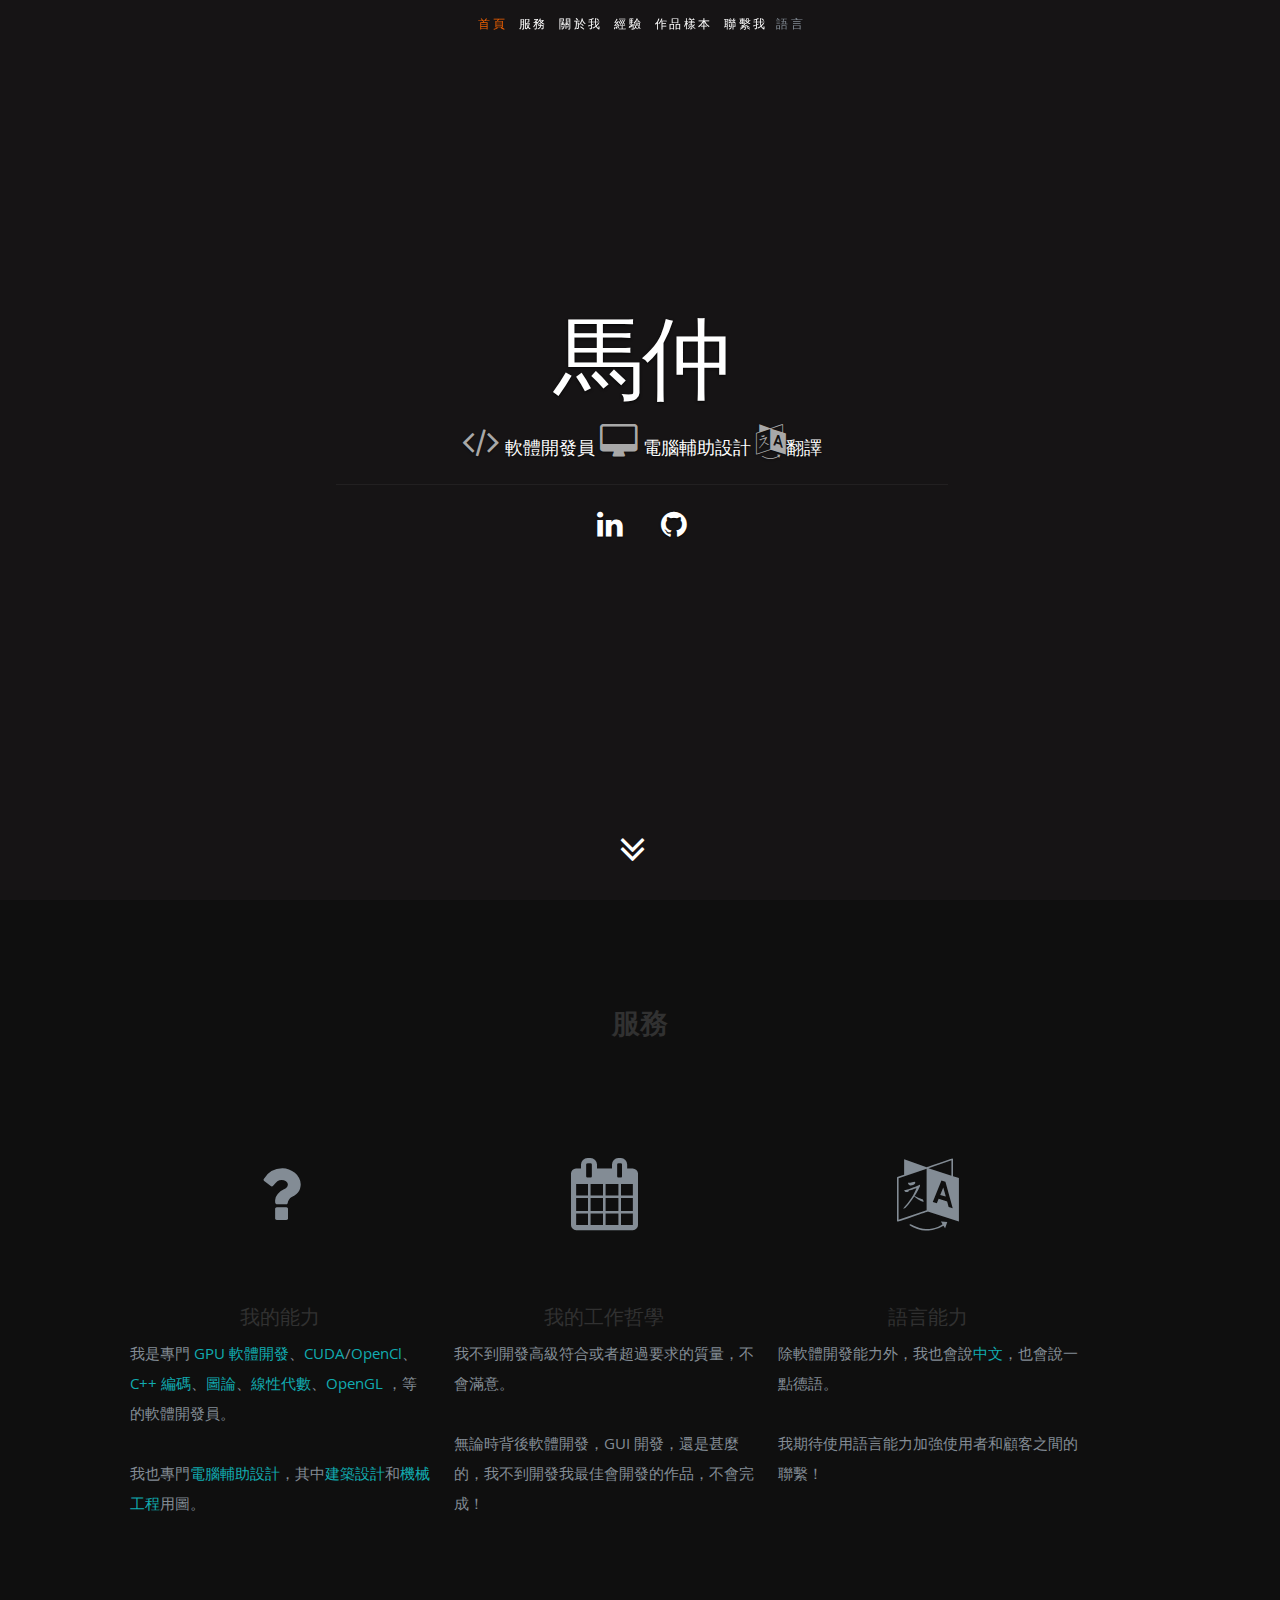
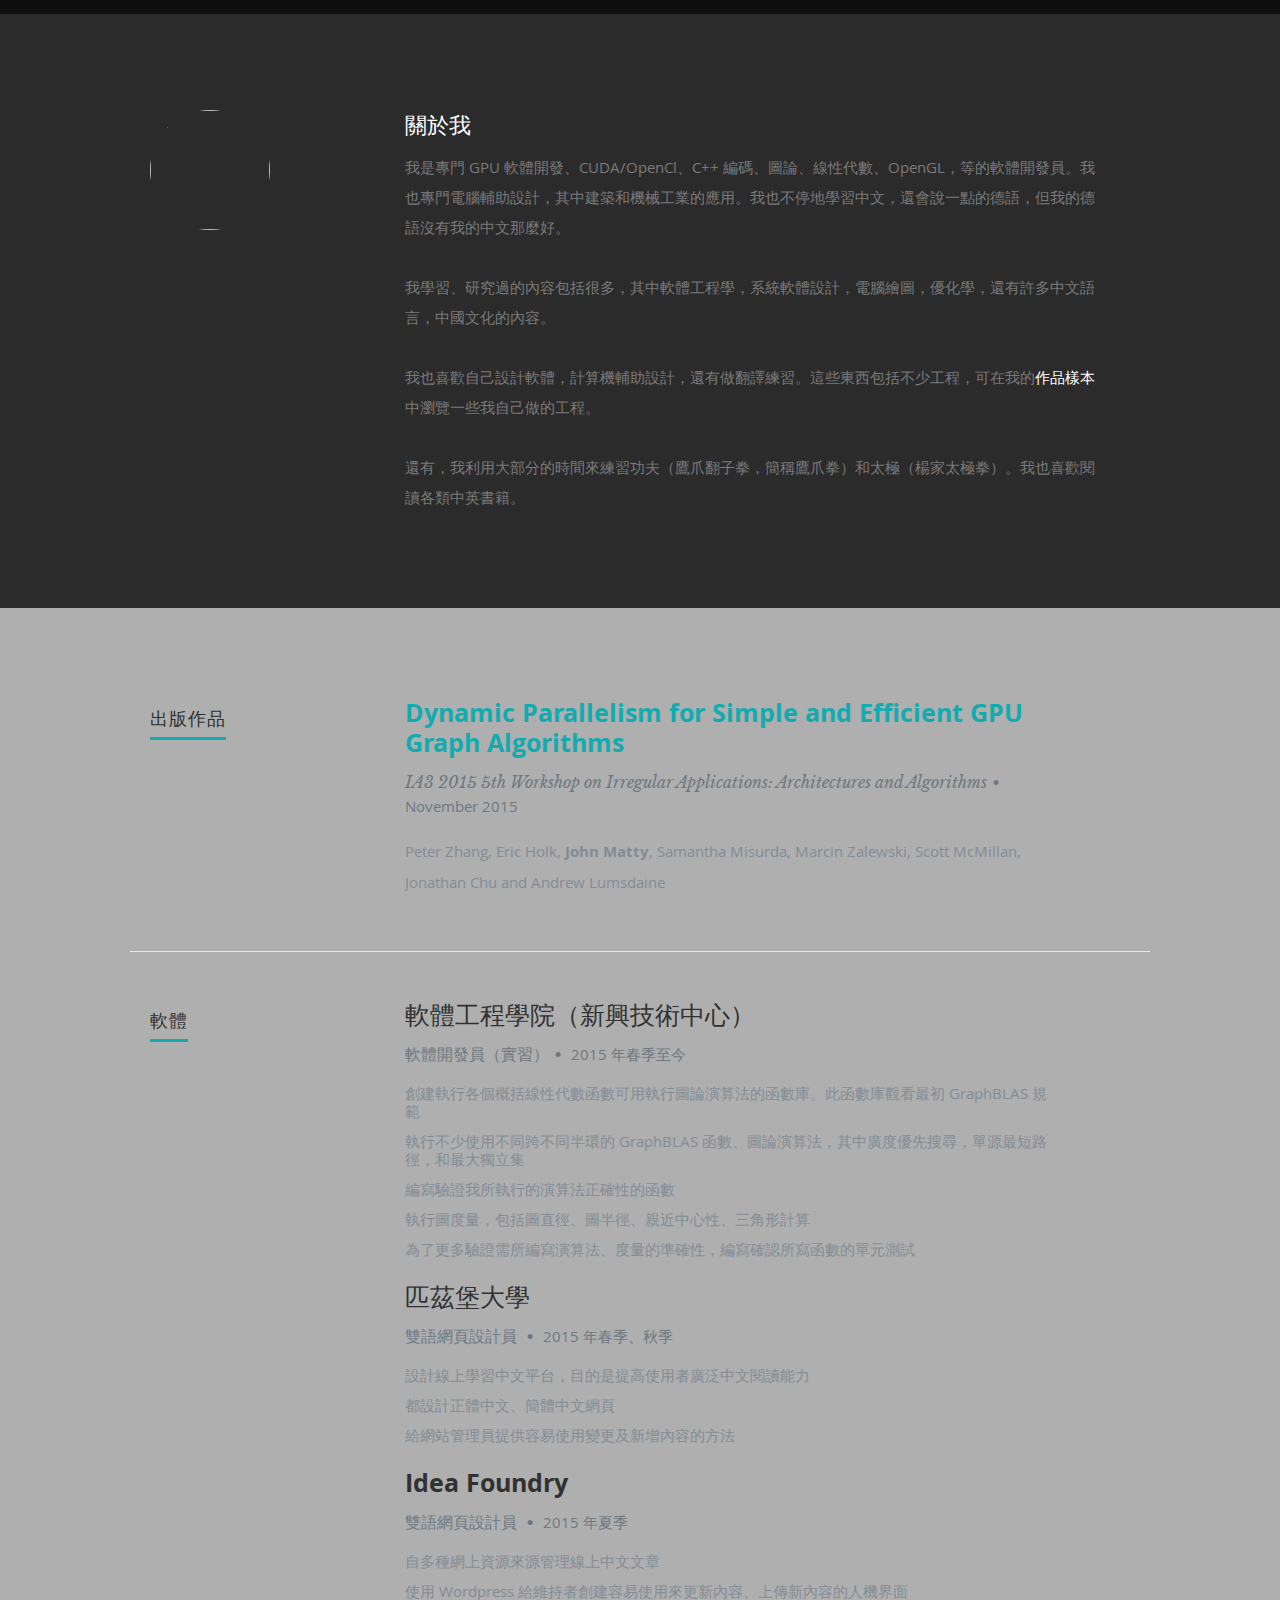
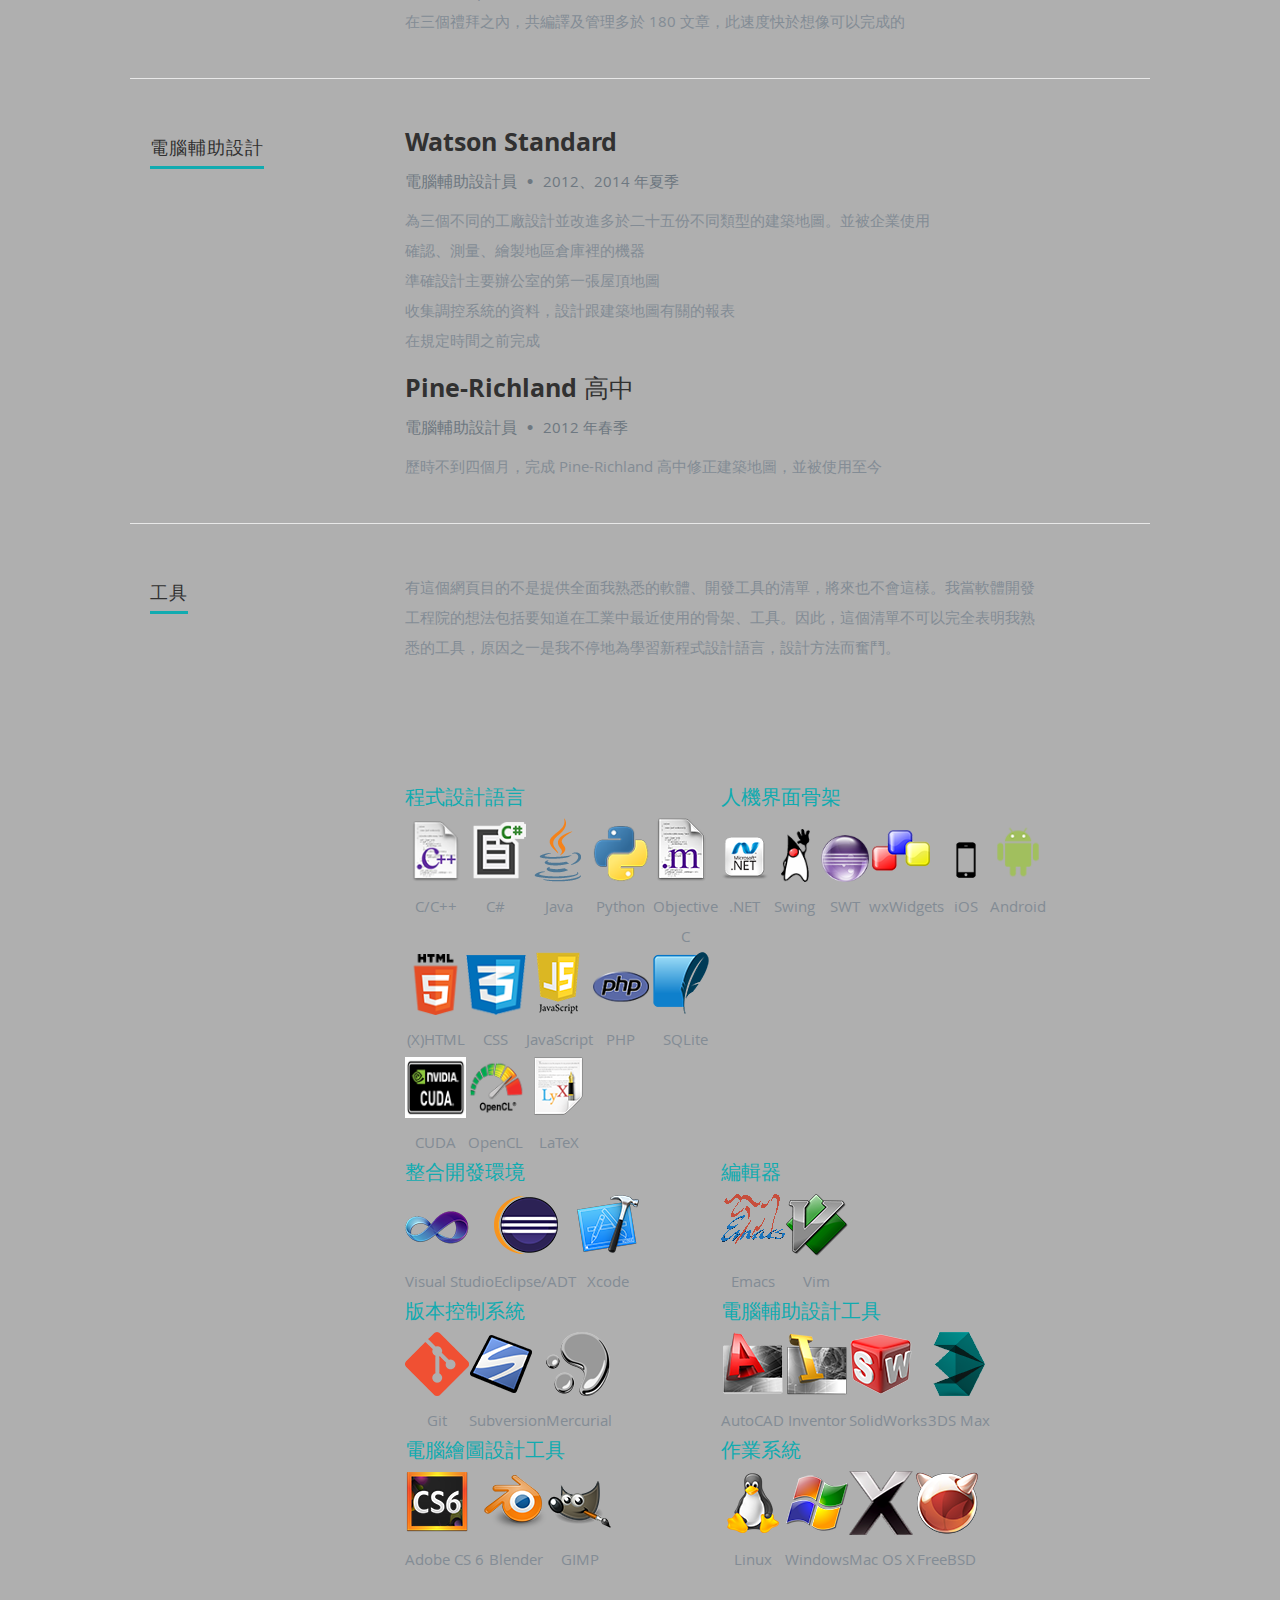
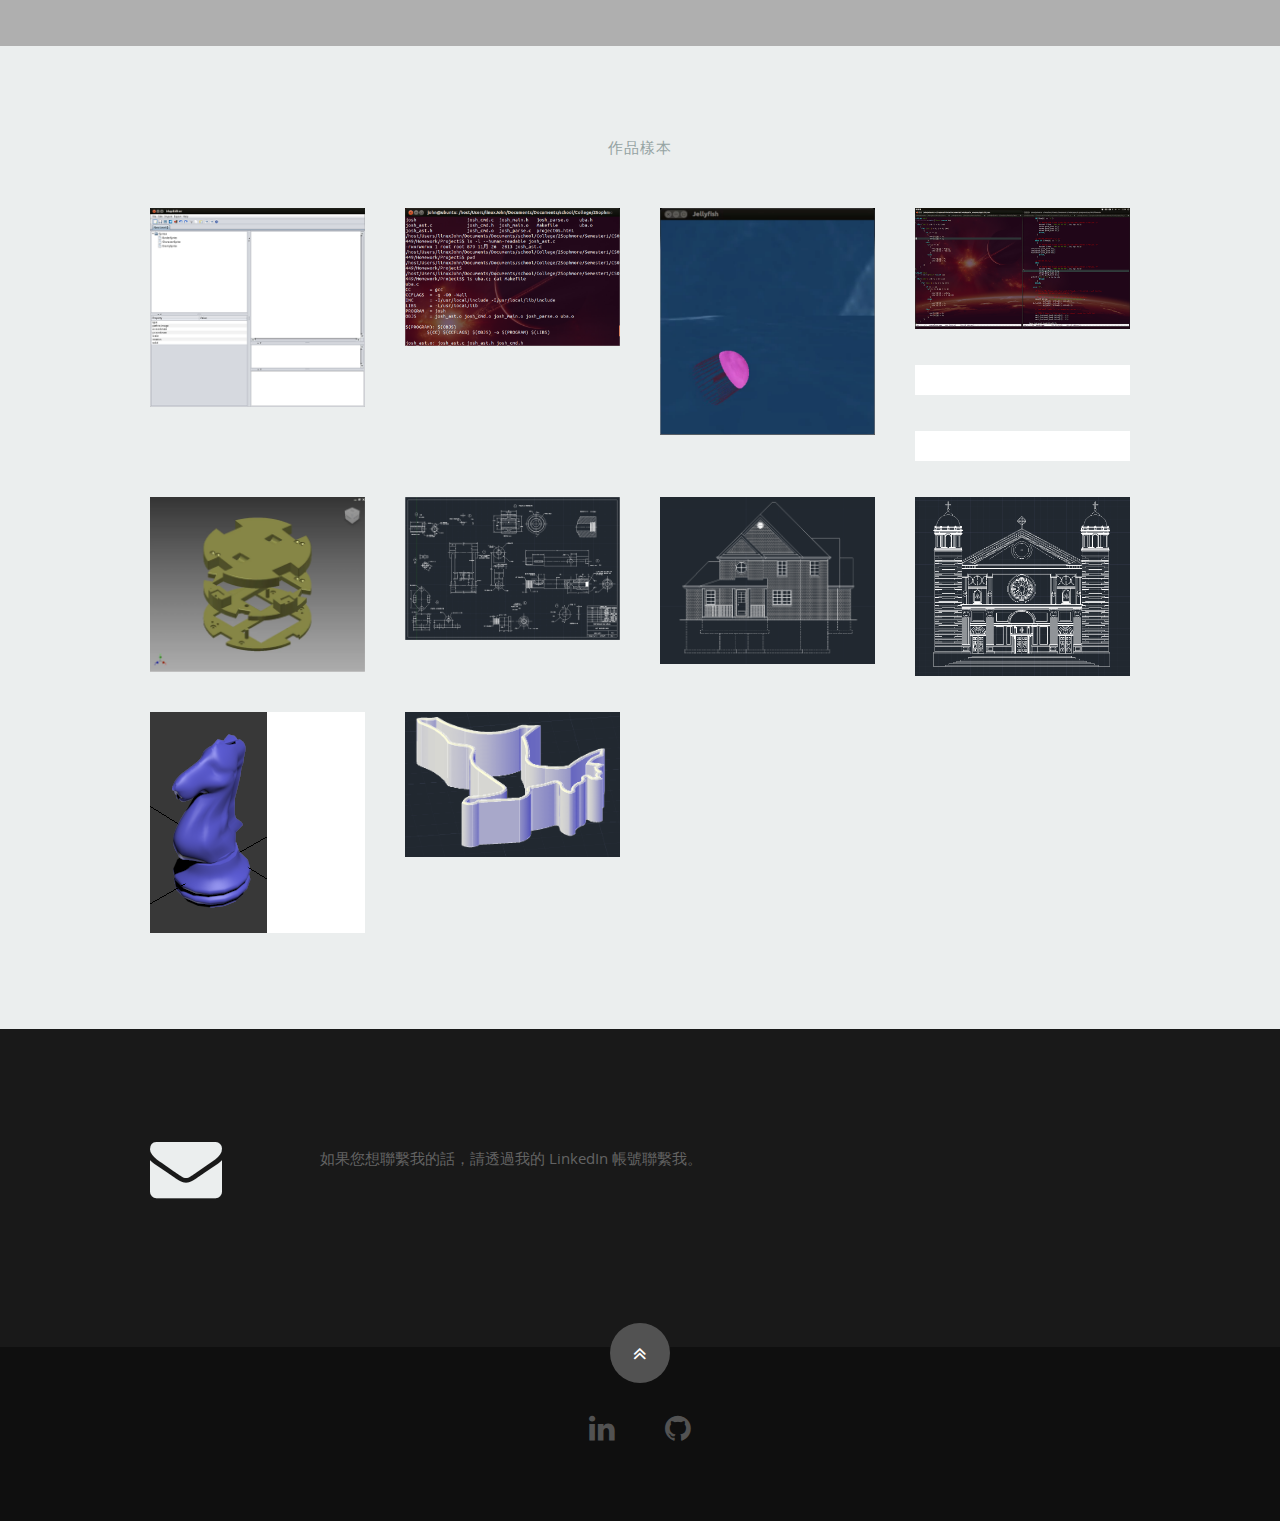
==== commit d1bf0475: "Added link to publication." ====
--- a/zh_TW/index.html
+++ b/zh_TW/index.html
@@ -101,7 +101,7 @@
     <div class="nine columns main-col">
       <div class="row item">
         <div class="twelve columns">
-          <h3>Dynamic Parallelism for Simple and Efficient GPU Graph Algorithms</h3>
+          <h3><a href="http://dl.acm.org/citation.cfm?id=2833189">Dynamic Parallelism for Simple and Efficient GPU Graph Algorithms</a></h3>
           <p class="info">IA<sup>3</sup> 2015 5<sup>th</sup> Workshop on Irregular Applications: Architectures and Algorithms<span>&bull;</span> <i class="date">November 2015</i></p>
           <p>Peter Zhang, Eric Holk, <b>John Matty</b>, Samantha Misurda, Marcin Zalewski, Scott McMillan, Jonathan Chu and Andrew Lumsdaine</p>
         </div>
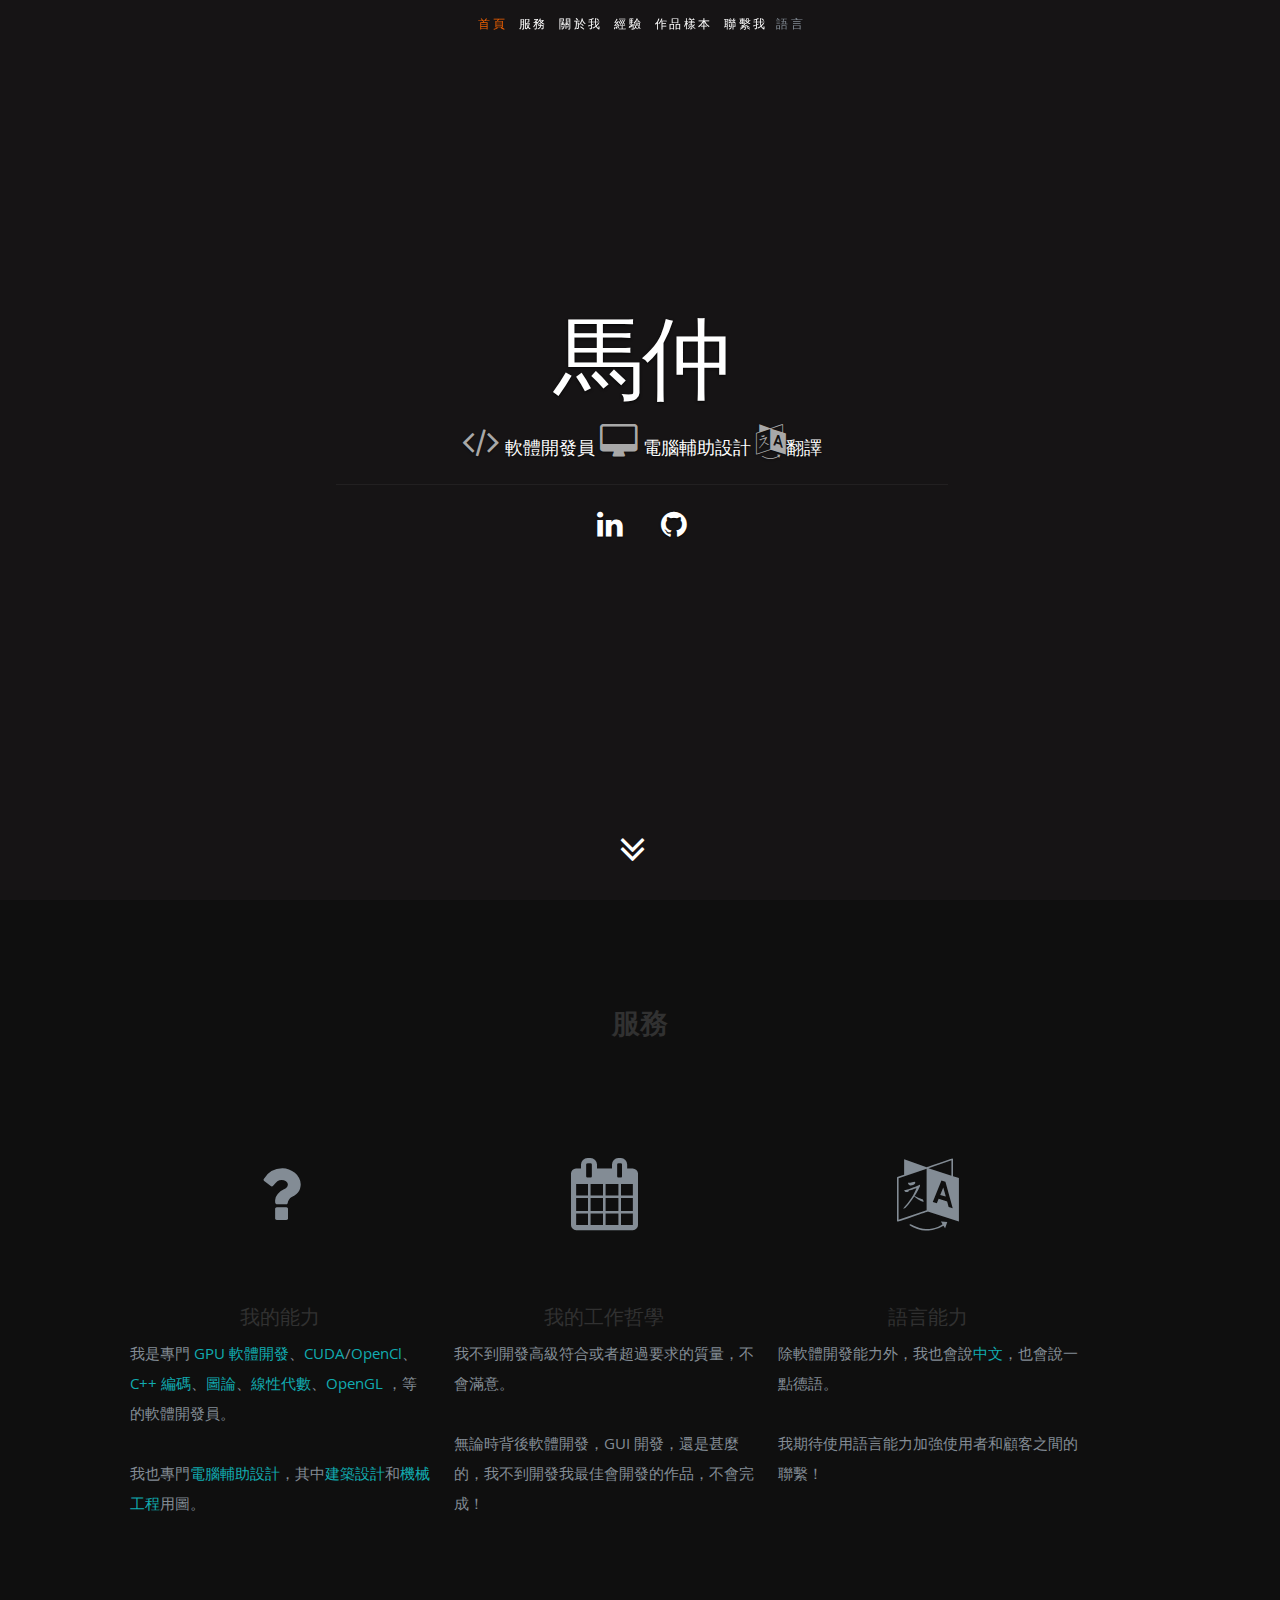
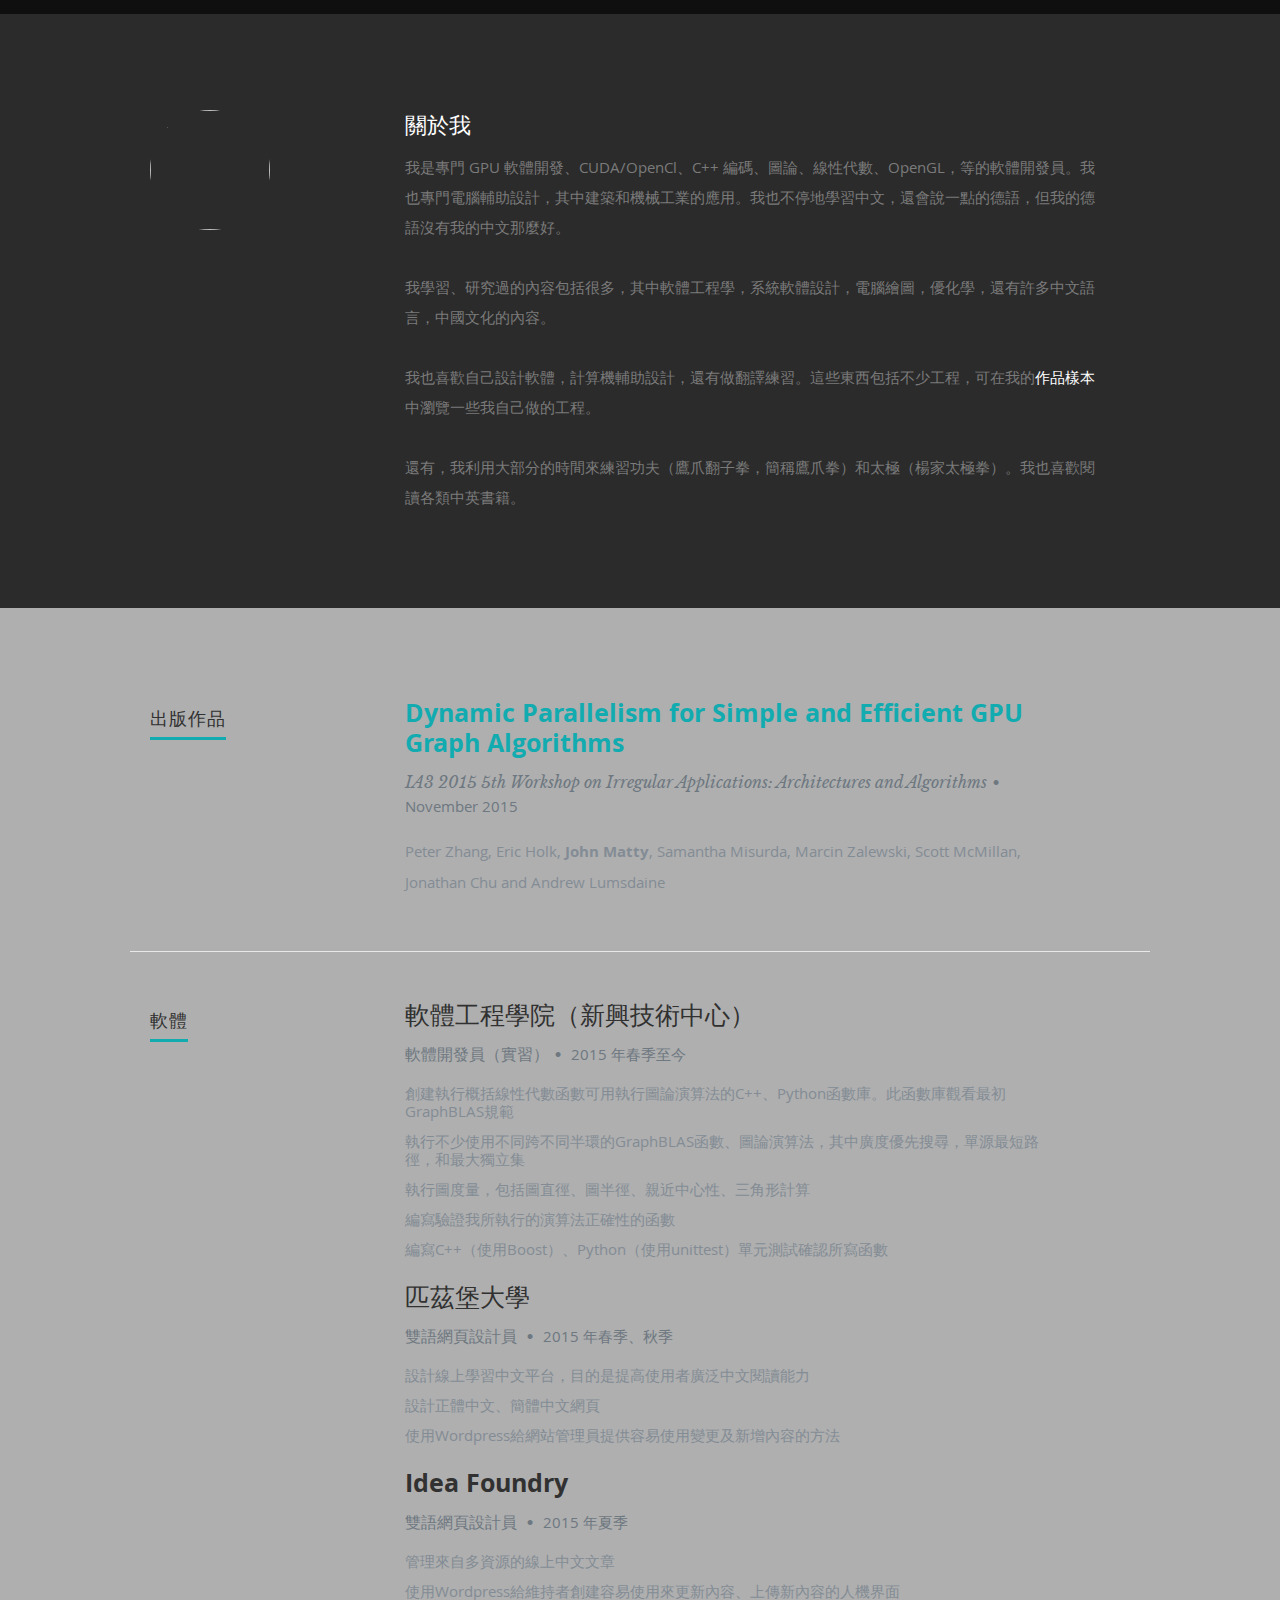
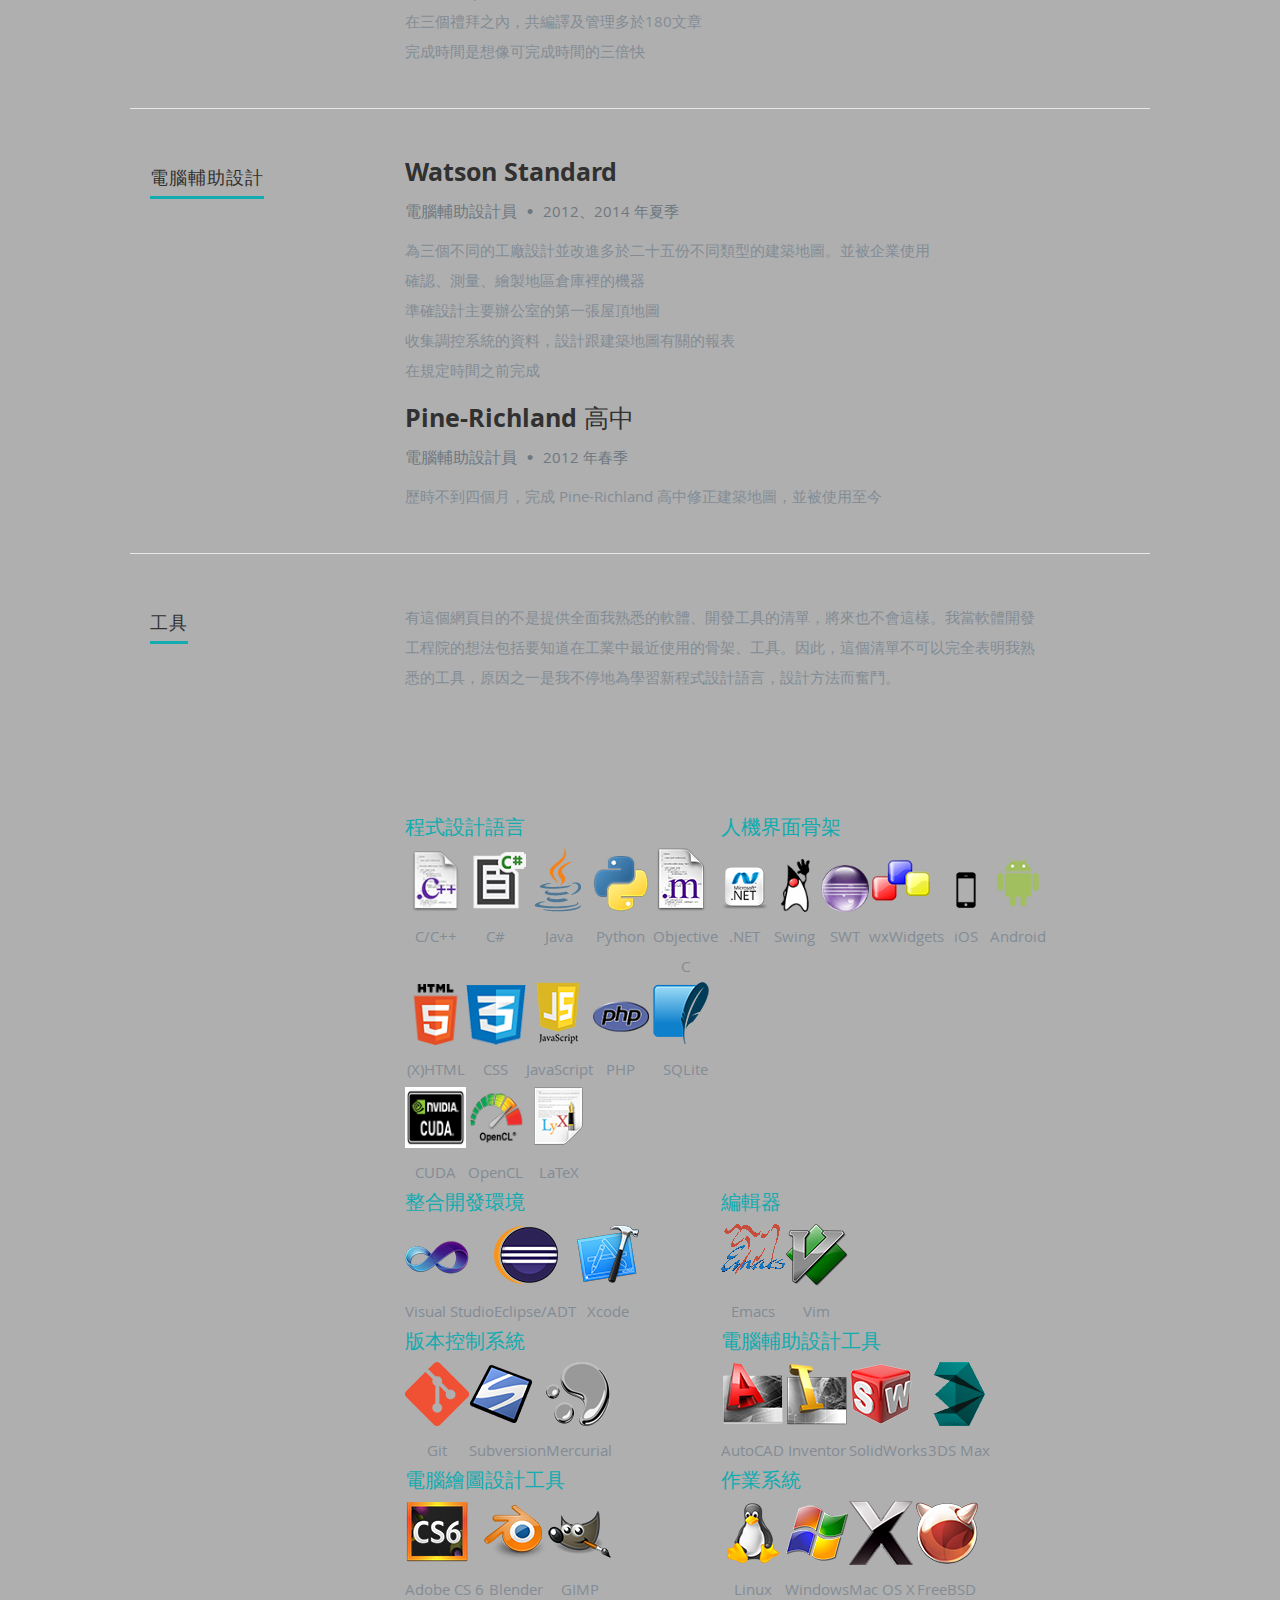
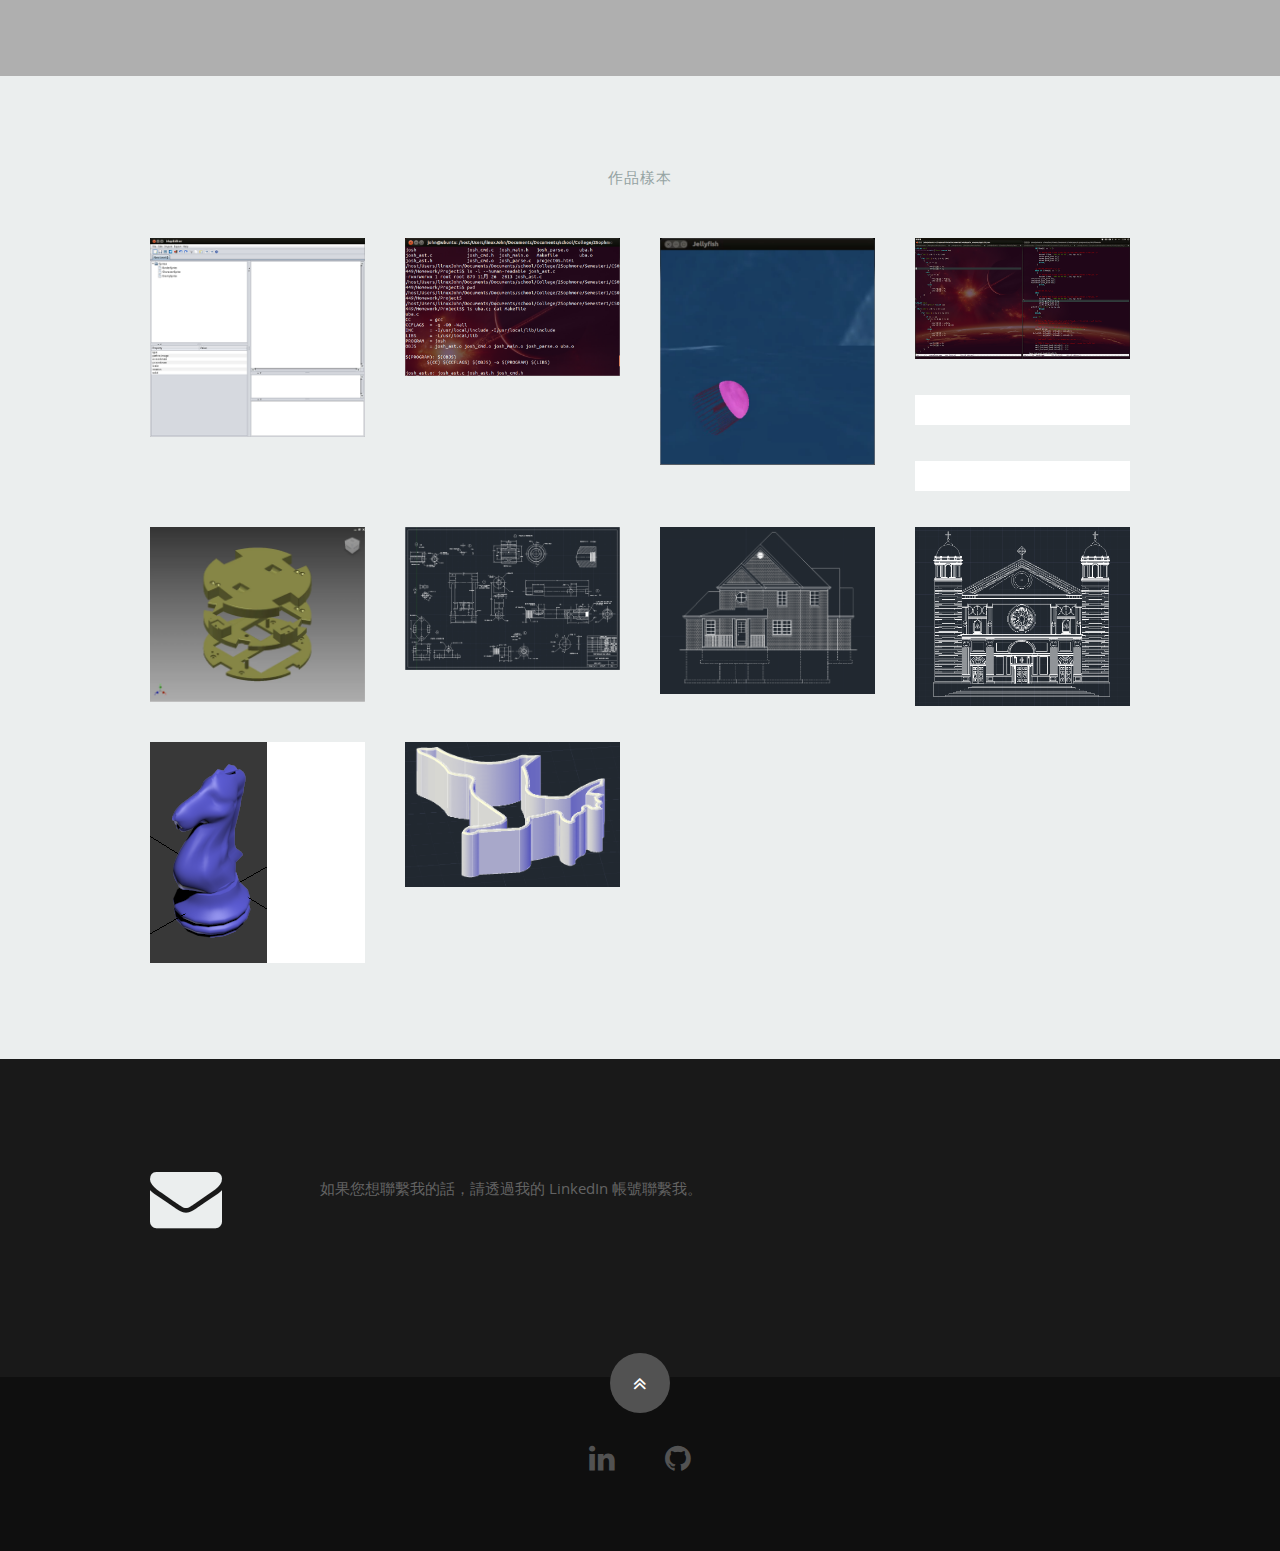
==== commit 67b43b97: "Updated experience content." ====
--- a/zh_TW/index.html
+++ b/zh_TW/index.html
@@ -118,11 +118,11 @@
           <h3>軟體工程學院（新興技術中心）</h3>
           <p class="info">軟體開發員（實習）<span>&bull;</span> <i class="date">2015 年春季至今</i></p>
           <ul>
-            <li>創建執行各個概括線性代數函數可用執行圖論演算法的函數庫。此函數庫觀看最初 GraphBLAS 規範</li>
-            <li>執行不少使用不同跨不同半環的 GraphBLAS 函數、圖論演算法，其中廣度優先搜尋，單源最短路徑，和最大獨立集</li>
+            <li>創建執行概括線性代數函數可用執行圖論演算法的C++、Python函數庫。此函數庫觀看最初GraphBLAS規範</li>
+            <li>執行不少使用不同跨不同半環的GraphBLAS函數、圖論演算法，其中廣度優先搜尋，單源最短路徑，和最大獨立集</li>
+            <li>執行圖度量，包括圖直徑、圖半徑、親近中心性、三角形計算</li>
             <li>編寫驗證我所執行的演算法正確性的函數</li>
-            <li>執行圖度量，包括圖直徑、圖半徑、親近中心性、三角形計算</li>
-            <li>為了更多驗證需所編寫演算法、度量的準確性，編寫確認所寫函數的單元測試</li>
+            <li>編寫C++（使用Boost）、Python（使用unittest）單元測試確認所寫函數</li>
           </ul>
         </div>
       </div>
@@ -132,8 +132,8 @@
           <p class="info">雙語網頁設計員 <span>&bull;</span> <i class="date">2015 年春季、秋季</i></p>
           <ul>
             <li>設計線上學習中文平台，目的是提高使用者廣泛中文閱讀能力</li>
-            <li>都設計正體中文、簡體中文網頁</li>
-            <li>給網站管理員提供容易使用變更及新增內容的方法</li>
+            <li>設計正體中文、簡體中文網頁</li>
+            <li>使用Wordpress給網站管理員提供容易使用變更及新增內容的方法</li>
           </ul>
         </div>
       </div>
@@ -142,9 +142,10 @@
           <h3>Idea Foundry</h3>
           <p class="info">雙語網頁設計員 <span>&bull;</span> <i class="date">2015 年夏季</i></p>
           <ul>
-            <li>自多種網上資源來源管理線上中文文章</li>
-            <li>使用 Wordpress 給維持者創建容易使用來更新內容、上傳新內容的人機界面</li>
-            <li>在三個禮拜之內，共編譯及管理多於 180 文章，此速度快於想像可以完成的</li>
+            <li>管理來自多資源的線上中文文章</li>
+            <li>使用Wordpress給維持者創建容易使用來更新內容、上傳新內容的人機界面</li>
+            <li>在三個禮拜之內，共編譯及管理多於180文章</li>
+            <li>完成時間是想像可完成時間的三倍快</li>
           </ul>
         </div>
       </div>
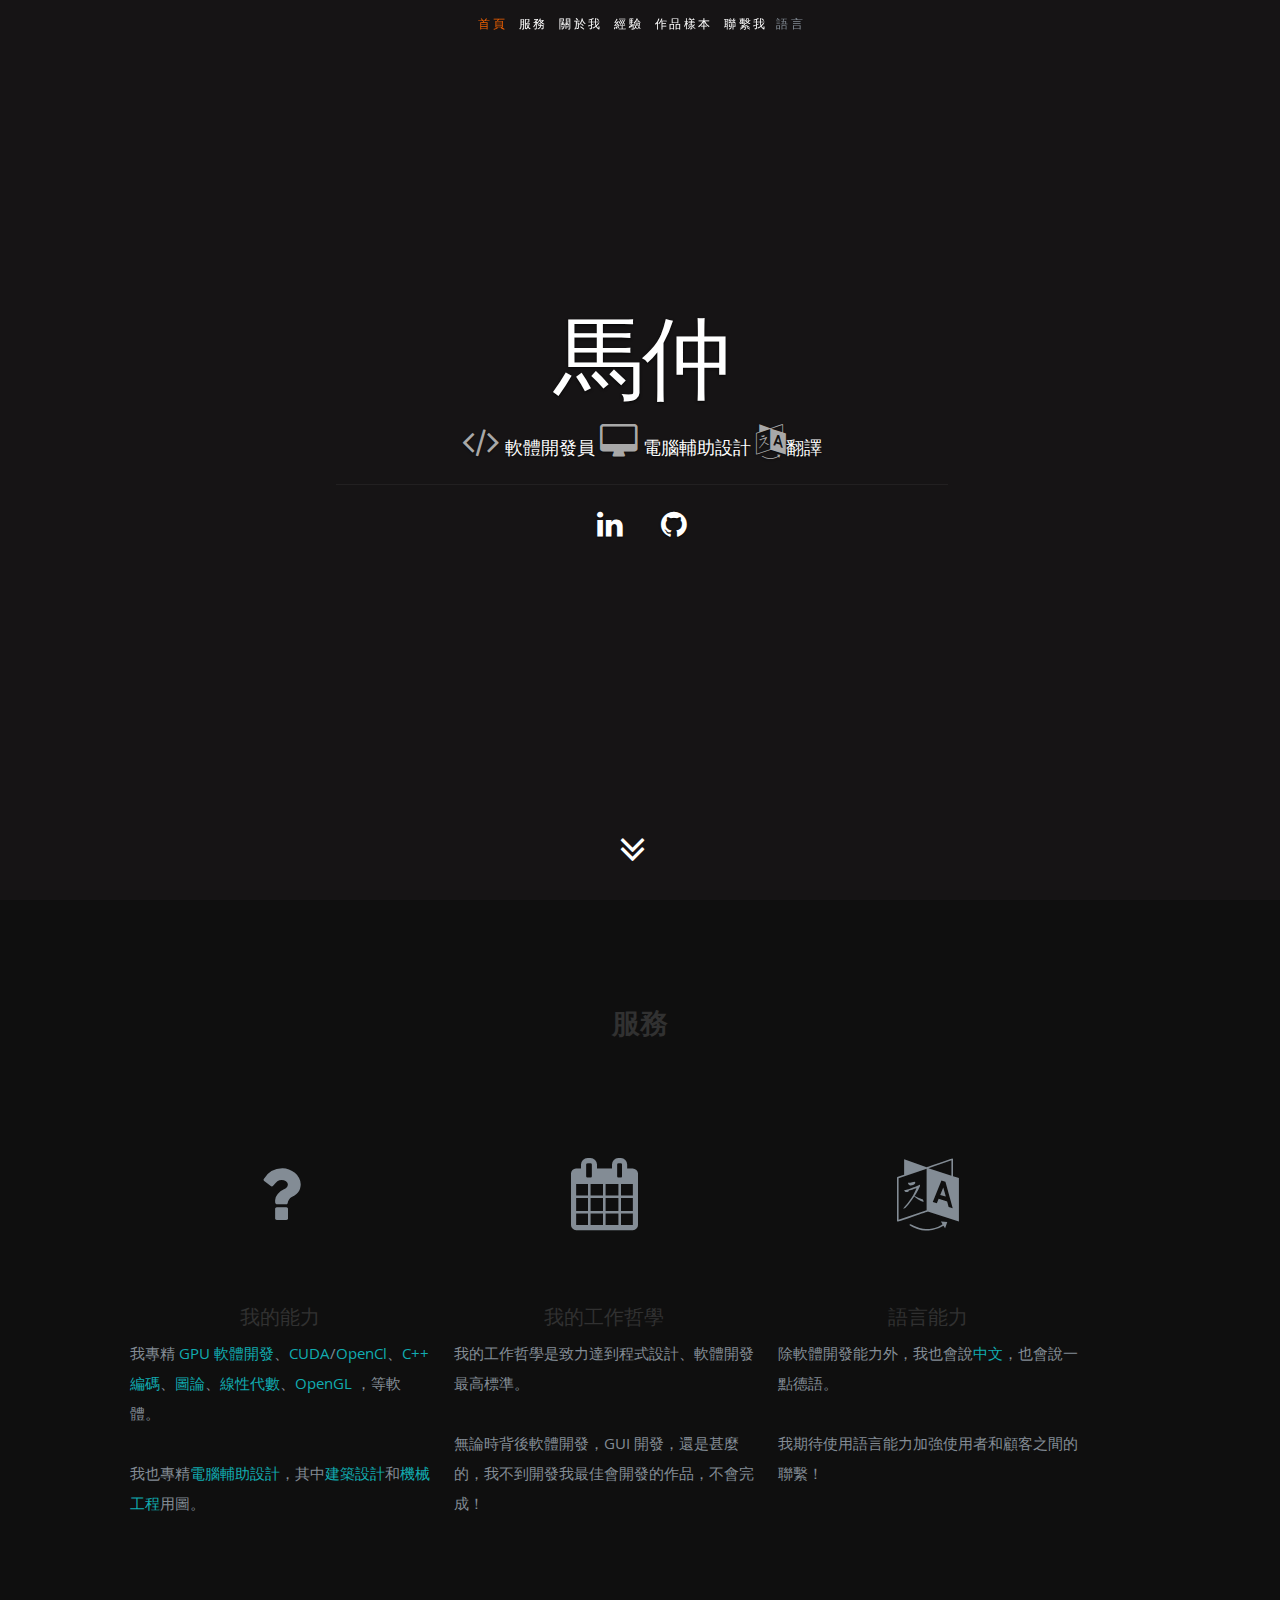
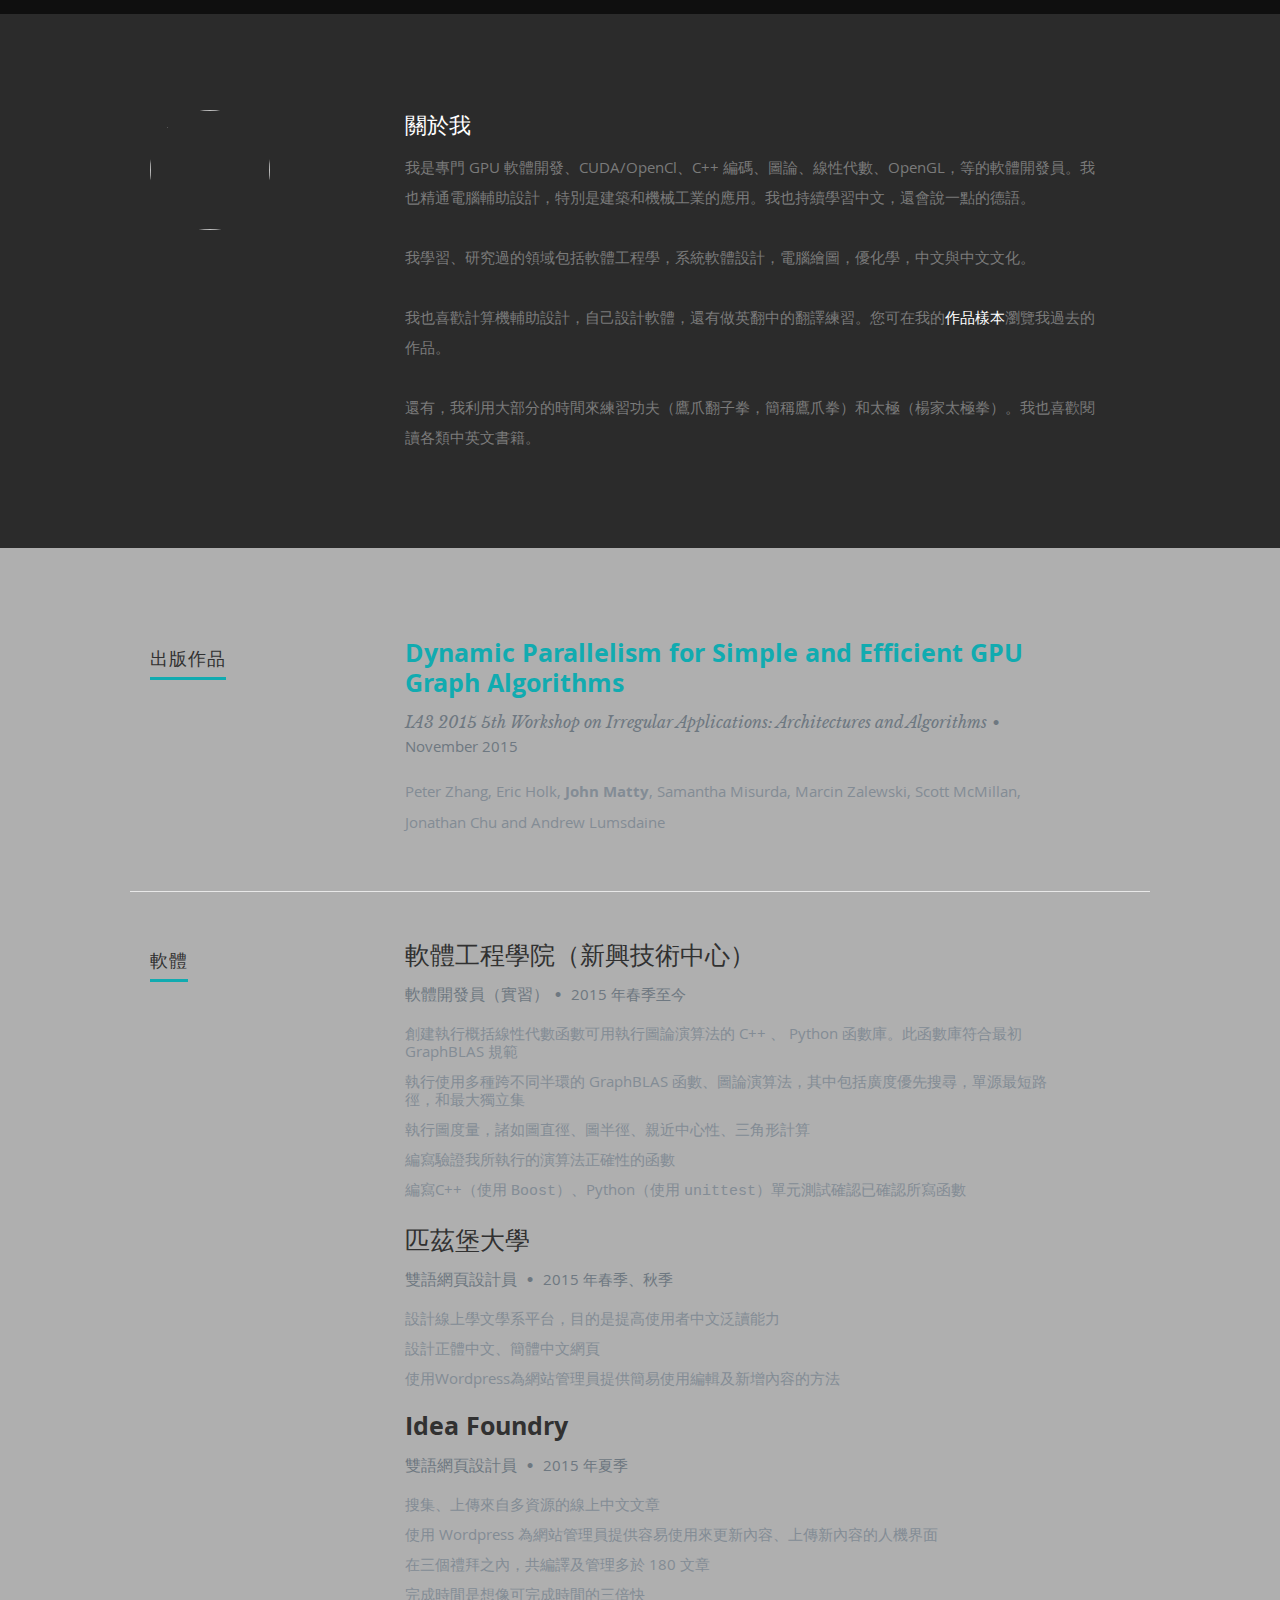
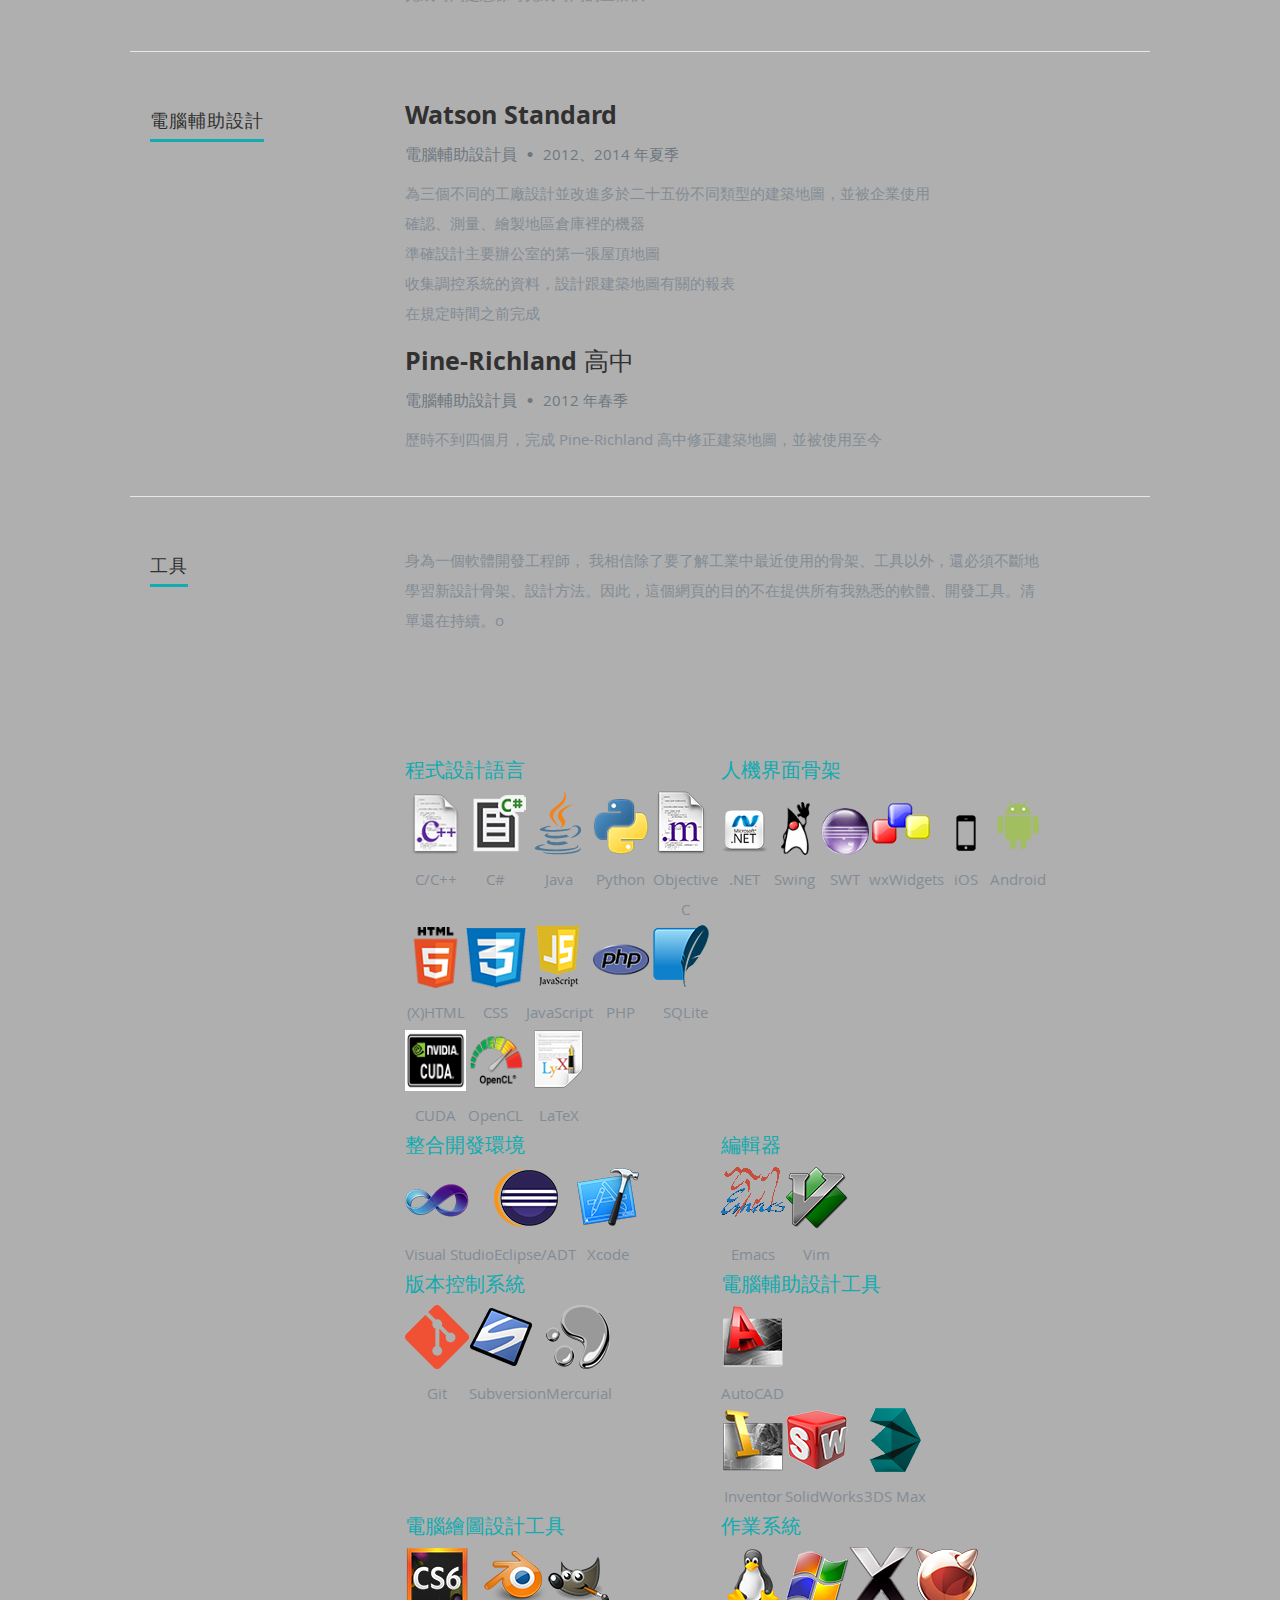
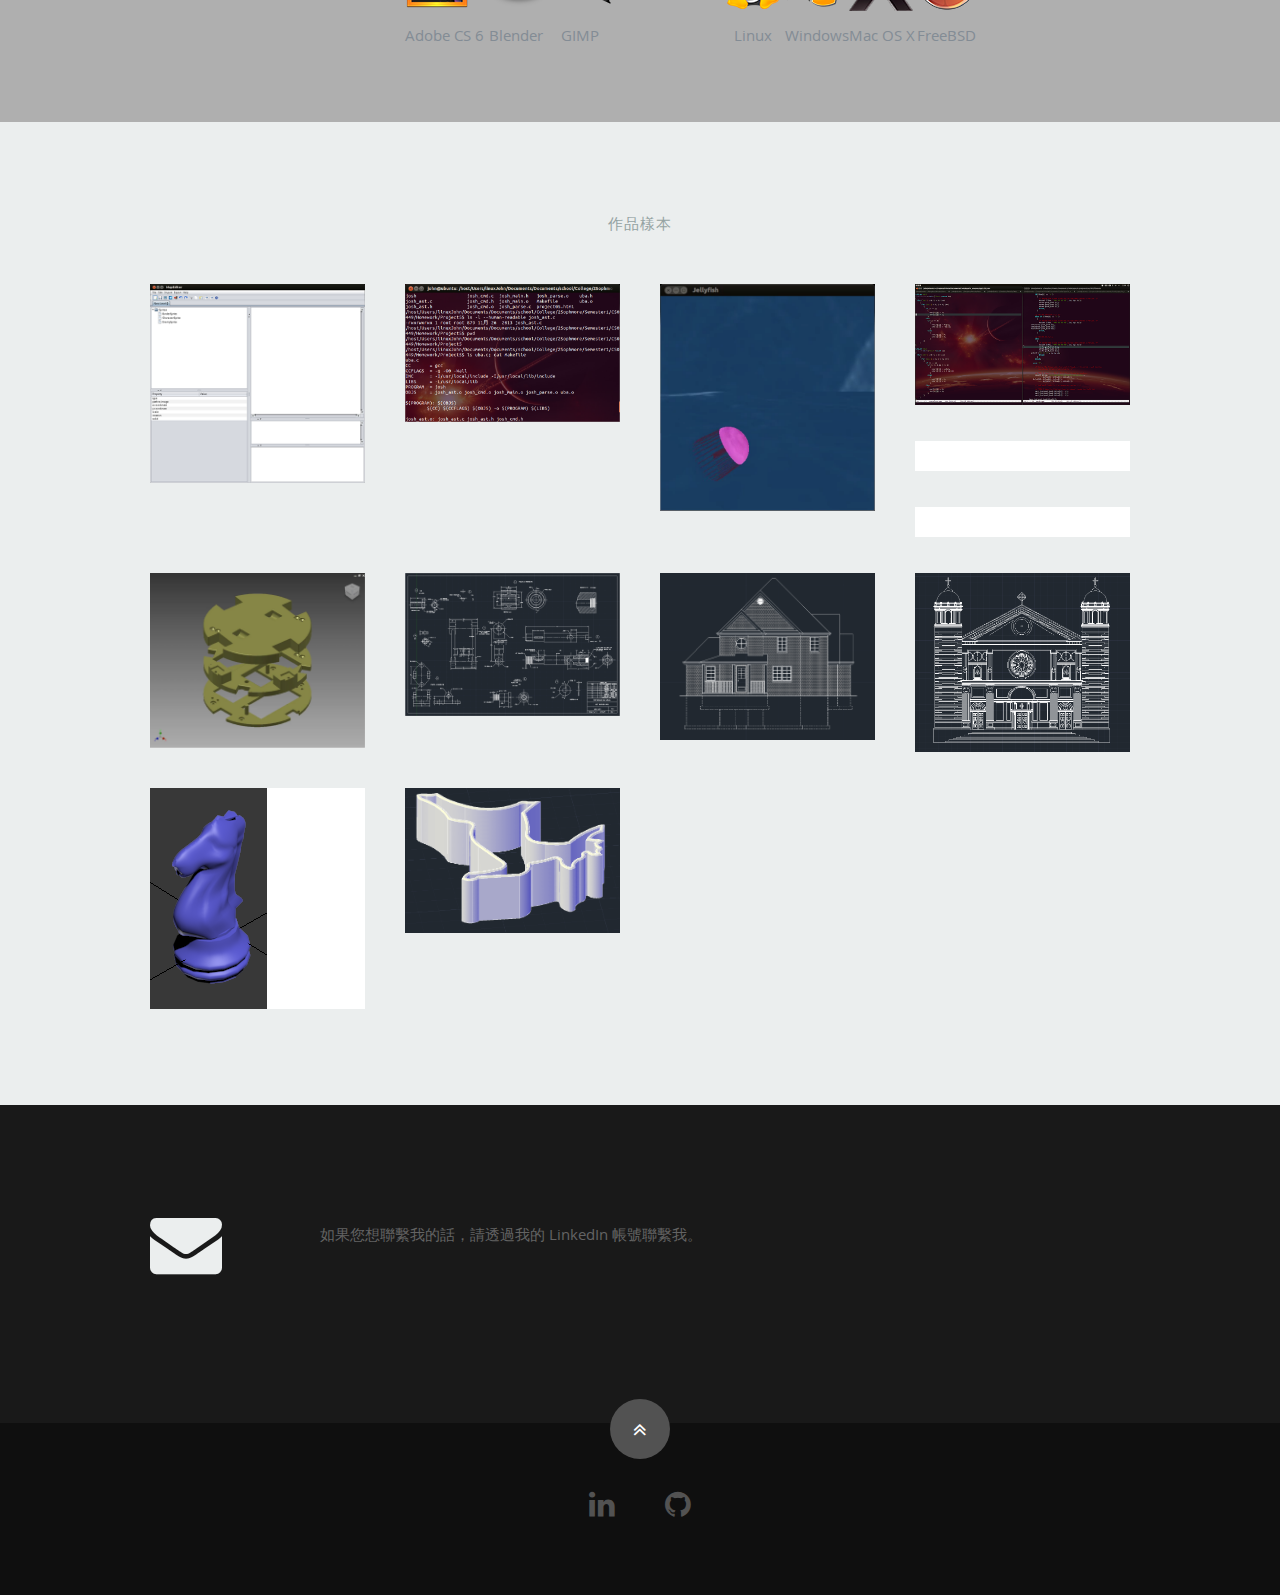
==== commit fcb6660a: "WIP Updating website grammar." ====
--- a/zh_TW/index.html
+++ b/zh_TW/index.html
@@ -1,406 +1,409 @@
 <!DOCTYPE html>
 
 <head>
-<meta charset="utf-8">
-<title>馬仲</title>
-<meta name="description" content="">
-<meta name="author" content="John Matty">
-<meta name="viewport" content="width=device-width, initial-scale=1, maximum-scale=1">
-<link rel="stylesheet" href="http://maxcdn.bootstrapcdn.com/font-awesome/4.3.0/css/font-awesome.min.css" />
-<link rel="stylesheet" href="../css/default.css" />
-<link rel="stylesheet" href="../css/layout.css" />
-<link rel="stylesheet" href="../css/media-queries.css" />
-<link rel="stylesheet" href="../css/magnific-popup.css" />
-<link rel="shortcut icon" href="icon.png" />
+  <meta charset="utf-8">
+  <title>馬仲</title>
+  <meta name="description" content="">
+  <meta name="author" content="John Matty">
+  <meta name="viewport" content="width=device-width, initial-scale=1, maximum-scale=1">
+  <link rel="stylesheet" href="http://maxcdn.bootstrapcdn.com/font-awesome/4.3.0/css/font-awesome.min.css" />
+  <link rel="stylesheet" href="../css/default.css" />
+  <link rel="stylesheet" href="../css/layout.css" />
+  <link rel="stylesheet" href="../css/media-queries.css" />
+  <link rel="stylesheet" href="../css/magnific-popup.css" />
+  <link rel="shortcut icon" href="icon.png" />
 </head>
 <body>
-<header id="home">
-  <nav id="nav-wrap"> <a class="mobile-btn" href="#nav-wrap" title="顯示選單">顯示選單</a> <a class="mobile-btn" href="#" title="隱藏選單">隱藏選單</a>
-    <ul id="nav" class="nav">
-      <li class="current"><a class="smoothscroll" href="#home">首頁</a></li>
-      <li><a class="smoothscroll" href="#services">服務</a></li>
-      <li><a class="smoothscroll" href="#about">關於我</a></li>
-      <li><a class="smoothscroll" href="#experience">經驗</a></li>
-      <li><a class="smoothscroll" href="#portfolio">作品樣本</a></li>
-      <li><a class="smoothscroll" href="#contact">聯繫我</a></li>
-      <li>語言
-        <ul>
-          <li><a href="../en/index.html">English</a></li>
-          <li><a href="../zh_CN/index.html">简体</a></li>
-          <li><a href="#">繁體</a></li>
+  <header id="home">
+    <nav id="nav-wrap"> <a class="mobile-btn" href="#nav-wrap" title="顯示選單">顯示選單</a> <a class="mobile-btn" href="#" title="隱藏選單">隱藏選單</a>
+      <ul id="nav" class="nav">
+        <li class="current"><a class="smoothscroll" href="#home">首頁</a></li>
+        <li><a class="smoothscroll" href="#services">服務</a></li>
+        <li><a class="smoothscroll" href="#about">關於我</a></li>
+        <li><a class="smoothscroll" href="#experience">經驗</a></li>
+        <li><a class="smoothscroll" href="#portfolio">作品樣本</a></li>
+        <li><a class="smoothscroll" href="#contact">聯繫我</a></li>
+        <li>語言
+          <ul>
+            <li><a href="../en/index.html">English</a></li>
+            <li><a href="../zh_CN/index.html">简体</a></li>
+            <li><a href="#">繁體</a></li>
+          </ul>
+        </li>
+      </ul>
+      <!-- end #nav -->
+    </nav>
+    <!-- end #nav-wrap -->
+    <div class="row banner">
+      <div class="banner-text">
+        <h1 class="responsive-headline">馬仲</h1>
+        <h3><i style="font-size: 35px" class="fa fa-code"></i> <span>軟體開發員</span> <i style="font-size: 35px"  class="fa fa-desktop"></i> <span>電腦輔助設計</span> <i style="font-size: 35px"  class="fa fa-language"></i><span>翻譯</span></h3>
+        <hr />
+        <ul class="social">
+          <li><a href="https://www.linkedin.com/pub/john-matty/105/2b3/323"><i class="fa fa-linkedin"></i></a></li>
+          <li><a href="https://github.com/jcmjohnmatty"><i class="fa fa-github"></i></a></li>
         </ul>
-      </li>
-    </ul>
-    <!-- end #nav -->
-  </nav>
-  <!-- end #nav-wrap -->
-  <div class="row banner">
-    <div class="banner-text">
-      <h1 class="responsive-headline">馬仲</h1>
-      <h3><i style="font-size: 35px" class="fa fa-code"></i> <span>軟體開發員</span> <i style="font-size: 35px"  class="fa fa-desktop"></i> <span>電腦輔助設計</span> <i style="font-size: 35px"  class="fa fa-language"></i><span>翻譯</span></h3>
-      <hr />
-      <ul class="social">
-        <li><a href="https://www.linkedin.com/pub/john-matty/105/2b3/323"><i class="fa fa-linkedin"></i></a></li>
-        <li><a href="https://github.com/jcmjohnmatty"><i class="fa fa-github"></i></a></li>
-      </ul>
-    </div>
-  </div>
-  <p class="scrolldown"> <a class="smoothscroll" href="#services"><i class="fa fa-angle-double-down"></i></a> </p>
-</header>
-<!-- Header End -->
+      </div>
+    </div>
+    <p class="scrolldown"> <a class="smoothscroll" href="#services"><i class="fa fa-angle-double-down"></i></a> </p>
+  </header>
+  <!-- Header End -->
 
-<section id="services">
-  <div class="text-container">
+  <section id="services">
+    <div class="text-container">
+      <div class="row">
+        <div class="flex-container">
+          <div id="three-column" class="container">
+            <div class="header-col title">
+              <h2>服務</h2>
+            </div>
+            <div class="boxA">
+              <div class="service-icon"><span class="fa fa-question service-icon" style="font-size: 72px; text-align: center"></span></div>
+              <h4 style="text-align: center">我的能力</h4>
+              <p>我專精 <a href="#">GPU 軟體開發</a>、<a href="#">CUDA</a>/<a href="#">OpenCl</a>、<a href="#">C++ 編碼</a>、<a href="#">圖論</a>、<a href="#">線性代數</a>、<a href="#">OpenGL</a> ，等軟體。</p>
+              <p>我也專精<a href="#">電腦輔助設計</a>，其中<a href="#">建築設計</a>和<a href="#">機械工程</a>用圖。</p>
+            </div>
+            <div class="boxB">
+              <div class="service-icon"><span class="fa fa-calendar service-icon" style="font-size: 72px; text-align: center"></span></div>
+              <h4 style="text-align: center">我的工作哲學</h4>
+              <p>我的工作哲學是致力達到程式設計、軟體開發最高標準。</p>
+              <!-- <p>我不到開發高級符合或者超過要求的質量，不會滿意。</p> -->
+              <p>無論時背後軟體開發，GUI 開發，還是甚麼的，我不到開發我最佳會開發的作品，不會完成！</p>
+            </div>
+            <div class="boxC">
+              <div class="service-icon"><span class="fa fa-language service-icon" style="font-size: 72px; text-align: center"></span></div>
+              <h4 style="text-align: center">語言能力</h4>
+              <p>除軟體開發能力外，我也會說<a href="#">中文</a>，也會說一點德語。</p>
+              <p>我期待使用語言能力加強使用者和顧客之間的聯繫！</p>
+            </div>
+          </div>
+        </div>
+      </div>
+    </div>
+  </section>
+  <section id="about">
     <div class="row">
-      <div class="flex-container">
-        <div id="three-column" class="container">
-          <div class="header-col title">
-            <h2>服務</h2>
+      <div class="three columns"> <img class="profile-pic"  src="../images/me.png" alt="" /> </div>
+      <div class="nine columns main-col">
+        <h2>關於我</h2>
+        <p>我是專門 GPU 軟體開發、CUDA/OpenCl、C++ 編碼、圖論、線性代數、OpenGL，等的軟體開發員。我也精通電腦輔助設計，特別是建築和機械工業的應用。我也持續學習中文，還會說一點的德語。</p>
+        <p>我學習、研究過的領域包括軟體工程學，系統軟體設計，電腦繪圖，優化學，中文與中文文化。</p>
+        <p>我也喜歡計算機輔助設計，自己設計軟體，還有做英翻中的翻譯練習。您可在我的<a href="#portfolio" class="smoothscroll">作品樣本</a>瀏覽我過去的作品。
+        <p>還有，我利用大部分的時間來練習功夫（鷹爪翻子拳，簡稱鷹爪拳）和太極（楊家太極拳）。我也喜歡閱讀各類中英文書籍。</p>
+      </div>
+    </div>
+  </section>
+  <!-- About Section End-->
+  <section id="experience">
+    <div class="row publications">
+      <div class="three columns header-col">
+        <h1><span>出版作品</span></h1>
+      </div>
+      <div class="nine columns main-col">
+        <div class="row item">
+          <div class="twelve columns">
+            <h3><a href="http://dl.acm.org/citation.cfm?id=2833189">Dynamic Parallelism for Simple and Efficient GPU Graph Algorithms</a></h3>
+            <p class="info">IA<sup>3</sup> 2015 5<sup>th</sup> Workshop on Irregular Applications: Architectures and Algorithms<span>&bull;</span> <i class="date">November 2015</i></p>
+            <p>Peter Zhang, Eric Holk, <b>John Matty</b>, Samantha Misurda, Marcin Zalewski, Scott McMillan, Jonathan Chu and Andrew Lumsdaine</p>
           </div>
-          <div class="boxA">
-            <div class="service-icon"><span class="fa fa-question service-icon" style="font-size: 72px; text-align: center"></span></div>
-            <h4 style="text-align: center">我的能力</h4>
-            <p>我是專門 <a href="#">GPU 軟體開發</a>、<a href="#">CUDA</a>/<a href="#">OpenCl</a>、<a href="#">C++ 編碼</a>、<a href="#">圖論</a>、<a href="#">線性代數</a>、<a href="#">OpenGL</a> ，等的軟體開發員。</p>
-            <p>我也專門<a href="#">電腦輔助設計</a>，其中<a href="#">建築設計</a>和<a href="#">機械工程</a>用圖。</p>
+        </div>
+      </div>
+    </div>
+    <div class="row experience">
+      <div class="three columns header-col">
+        <h1><span>軟體</span></h1>
+      </div>
+      <div class="nine columns main-col">
+        <div class="row item">
+          <div class="twelve columns">
+            <h3>軟體工程學院（新興技術中心）</h3>
+            <p class="info">軟體開發員（實習）<span>&bull;</span> <i class="date">2015 年春季至今</i></p>
+            <ul>
+              <li>創建執行概括線性代數函數可用執行圖論演算法的 C++ 、 Python 函數庫。此函數庫符合最初 GraphBLAS 規範</li>
+              <li>執行使用多種跨不同半環的 GraphBLAS 函數、圖論演算法，其中包括廣度優先搜尋，單源最短路徑，和最大獨立集</li>
+              <li>執行圖度量，諸如圖直徑、圖半徑、親近中心性、三角形計算</li>
+              <li>編寫驗證我所執行的演算法正確性的函數</li>
+              <!-- 編寫驗證寒暑一切人我所執行的鹽酸的的正確度 -->
+              <li>編寫C++（使用 <code>Boost</code>）、Python（使用 <code>unittest</code>）單元測試確認已確認所寫函數</li>
+            </ul>
           </div>
-          <div class="boxB">
-            <div class="service-icon"><span class="fa fa-calendar service-icon" style="font-size: 72px; text-align: center"></span></div>
-            <h4 style="text-align: center">我的工作哲學</h4>
-            <p>我不到開發高級符合或者超過要求的質量，不會滿意。</p>
-            <p>無論時背後軟體開發，GUI 開發，還是甚麼的，我不到開發我最佳會開發的作品，不會完成！</p>
+        </div>
+        <div class="row item">
+          <div class="twelve columns">
+            <h3>匹茲堡大學</h3>
+            <p class="info">雙語網頁設計員 <span>&bull;</span> <i class="date">2015 年春季、秋季</i></p>
+            <ul>
+              <li>設計線上學文學系平台，目的是提高使用者中文泛讀能力</li>
+              <li>設計正體中文、簡體中文網頁</li>
+              <li>使用Wordpress為網站管理員提供簡易使用編輯及新增內容的方法</li>
+            </ul>
           </div>
-          <div class="boxC">
-            <div class="service-icon"><span class="fa fa-language service-icon" style="font-size: 72px; text-align: center"></span></div>
-            <h4 style="text-align: center">語言能力</h4>
-            <p>除軟體開發能力外，我也會說<a href="#">中文</a>，也會說一點德語。</p>
-            <p>我期待使用語言能力加強使用者和顧客之間的聯繫！</p>
+        </div>
+        <div class="row item">
+          <div class="twelve columns">
+            <h3>Idea Foundry</h3>
+            <p class="info">雙語網頁設計員 <span>&bull;</span> <i class="date">2015 年夏季</i></p>
+            <ul>
+              <li>搜集、上傳來自多資源的線上中文文章</li>
+              <li>使用 Wordpress 為網站管理員提供容易使用來更新內容、上傳新內容的人機界面</li>
+              <li>在三個禮拜之內，共編譯及管理多於 180 文章</li>
+              <li>完成時間是想像可完成時間的三倍快</li>
+            </ul>
           </div>
         </div>
       </div>
     </div>
-  </div>
-</section>
-<section id="about">
-  <div class="row">
-    <div class="three columns"> <img class="profile-pic"  src="../images/me.png" alt="" /> </div>
-    <div class="nine columns main-col">
-      <h2>關於我</h2>
-        <p>我是專門 GPU 軟體開發、CUDA/OpenCl、C++ 編碼、圖論、線性代數、OpenGL，等的軟體開發員。我也專門電腦輔助設計，其中建築和機械工業的應用。我也不停地學習中文，還會說一點的德語，但我的德語沒有我的中文那麼好。</p>
-        <p>我學習、研究過的內容包括很多，其中軟體工程學，系統軟體設計，電腦繪圖，優化學，還有許多中文語言，中國文化的內容。</p>
-        <p>我也喜歡自己設計軟體，計算機輔助設計，還有做翻譯練習。這些東西包括不少工程，可在我的<a href="#portfolio" class="smoothscroll">作品樣本</a>中瀏覽一些我自己做的工程。
-        <p>還有，我利用大部分的時間來練習功夫（鷹爪翻子拳，簡稱鷹爪拳）和太極（楊家太極拳）。我也喜歡閱讀各類中英書籍。</p>
-    </div>
-  </div>
-</section>
-<!-- About Section End-->
-<section id="experience">
-  <div class="row publications">
-    <div class="three columns header-col">
-      <h1><span>出版作品</span></h1>
-    </div>
-    <div class="nine columns main-col">
-      <div class="row item">
-        <div class="twelve columns">
-          <h3><a href="http://dl.acm.org/citation.cfm?id=2833189">Dynamic Parallelism for Simple and Efficient GPU Graph Algorithms</a></h3>
-          <p class="info">IA<sup>3</sup> 2015 5<sup>th</sup> Workshop on Irregular Applications: Architectures and Algorithms<span>&bull;</span> <i class="date">November 2015</i></p>
-          <p>Peter Zhang, Eric Holk, <b>John Matty</b>, Samantha Misurda, Marcin Zalewski, Scott McMillan, Jonathan Chu and Andrew Lumsdaine</p>
-        </div>
-      </div>
-    </div>
-  </div>
-  <div class="row experience">
-    <div class="three columns header-col">
-      <h1><span>軟體</span></h1>
-    </div>
-    <div class="nine columns main-col">
-      <div class="row item">
-        <div class="twelve columns">
-          <h3>軟體工程學院（新興技術中心）</h3>
-          <p class="info">軟體開發員（實習）<span>&bull;</span> <i class="date">2015 年春季至今</i></p>
-          <ul>
-            <li>創建執行概括線性代數函數可用執行圖論演算法的C++、Python函數庫。此函數庫觀看最初GraphBLAS規範</li>
-            <li>執行不少使用不同跨不同半環的GraphBLAS函數、圖論演算法，其中廣度優先搜尋，單源最短路徑，和最大獨立集</li>
-            <li>執行圖度量，包括圖直徑、圖半徑、親近中心性、三角形計算</li>
-            <li>編寫驗證我所執行的演算法正確性的函數</li>
-            <li>編寫C++（使用Boost）、Python（使用unittest）單元測試確認所寫函數</li>
-          </ul>
-        </div>
-      </div>
-      <div class="row item">
-        <div class="twelve columns">
-          <h3>匹茲堡大學</h3>
-          <p class="info">雙語網頁設計員 <span>&bull;</span> <i class="date">2015 年春季、秋季</i></p>
-          <ul>
-            <li>設計線上學習中文平台，目的是提高使用者廣泛中文閱讀能力</li>
-            <li>設計正體中文、簡體中文網頁</li>
-            <li>使用Wordpress給網站管理員提供容易使用變更及新增內容的方法</li>
-          </ul>
-        </div>
-      </div>
-      <div class="row item">
-        <div class="twelve columns">
-          <h3>Idea Foundry</h3>
-          <p class="info">雙語網頁設計員 <span>&bull;</span> <i class="date">2015 年夏季</i></p>
-          <ul>
-            <li>管理來自多資源的線上中文文章</li>
-            <li>使用Wordpress給維持者創建容易使用來更新內容、上傳新內容的人機界面</li>
-            <li>在三個禮拜之內，共編譯及管理多於180文章</li>
-            <li>完成時間是想像可完成時間的三倍快</li>
-          </ul>
-        </div>
-      </div>
-    </div>
-  </div>
-  <div class="row work">
-    <div class="three columns header-col">
-      <h1><span>電腦輔助設計</span></h1>
-    </div>
-    <div class="nine columns main-col">
-      <div class="row item">
-        <div class="twelve columns">
-          <h3>Watson Standard</h3>
-          <p class="info">電腦輔助設計員 <span>&bull;</span> <em class="date">2012、2014 年夏季</em></p>
-          <ul>
-            <li>為三個不同的工廠設計並改進多於二十五份不同類型的建築地圖。並被企業使用</li>
-            <li>確認、測量、繪製地區倉庫裡的機器</li>
-            <li>準確設計主要辦公室的第一張屋頂地圖</li>
-            <li>收集調控系統的資料，設計跟建築地圖有關的報表</li>
-            <li>在規定時間之前完成</li>
-          </ul>
-        </div>
-      </div>
-      <div class="row item">
-        <div class="twelve columns">
-          <h3>Pine-Richland 高中</h3>
-          <p class="info">電腦輔助設計員 <span>&bull;</span> <em class="date">2012 年春季</em></p>
-          <ul>
-            <li>歷時不到四個月，完成 Pine-Richland 高中修正建築地圖，並被使用至今</li>
-          </ul>
-        </div>
-      </div>
-    </div>
-  </div>
-  <div class="row skill">
-    <div class="three columns header-col">
-      <h1><span>工具</span></h1>
-    </div>
-    <div class="nine columns main-col">
-      <p>有這個網頁目的不是提供全面我熟悉的軟體、開發工具的清單，將來也不會這樣。我當軟體開發工程院的想法包括要知道在工業中最近使用的骨架、工具。因此，這個清單不可以完全表明我熟悉的工具，原因之一是我不停地為學習新程式設計語言，設計方法而奮鬥。</p>
-    <table border="0" width="100%">
+    <div class="row work">
+      <div class="three columns header-col">
+        <h1><span>電腦輔助設計</span></h1>
+      </div>
+      <div class="nine columns main-col">
+        <div class="row item">
+          <div class="twelve columns">
+            <h3>Watson Standard</h3>
+            <p class="info">電腦輔助設計員 <span>&bull;</span> <em class="date">2012、2014 年夏季</em></p>
+            <ul>
+              <li>為三個不同的工廠設計並改進多於二十五份不同類型的建築地圖，並被企業使用</li>
+              <li>確認、測量、繪製地區倉庫裡的機器</li>
+              <li>準確設計主要辦公室的第一張屋頂地圖</li>
+              <li>收集調控系統的資料，設計跟建築地圖有關的報表</li>
+              <li>在規定時間之前完成</li>
+            </ul>
+          </div>
+        </div>
+        <div class="row item">
+          <div class="twelve columns">
+            <h3>Pine-Richland 高中</h3>
+            <p class="info">電腦輔助設計員 <span>&bull;</span> <em class="date">2012 年春季</em></p>
+            <ul>
+              <li>歷時不到四個月，完成 Pine-Richland 高中修正建築地圖，並被使用至今</li>
+            </ul>
+          </div>
+        </div>
+      </div>
+    </div>
+    <div class="row skill">
+      <div class="three columns header-col">
+        <h1><span>工具</span></h1>
+      </div>
+      <div class="nine columns main-col">
+        <p>身為一個軟體開發工程師， 我相信除了要了解工業中最近使用的骨架、工具以外，還必須不斷地學習新設計骨架、設計方法。因此，這個網頁的目的不在提供所有我熟悉的軟體、開發工具。清單還在持續。o</p>
+        <table border="0" width="100%">
+          <tr>
+            <td><h4><a name="plangs">程式設計語言</a></h4>
+              <table border="0">
+                <tr>
+                  <td><img src="../images/tools/plangs/cpp64.png" />
+                    <center>
+                      C/C++
+                  </center></td>
+                  <td><img src="../images/tools/plangs/cs64.png" />
+                    <center>
+                      C#
+                  </center></td>
+                  <td><img src="../images/tools/plangs/java64.png" />
+                    <center>
+                      Java
+                  </center></td>
+                  <td><img src="../images/tools/plangs/python64.png" />
+                    <center>
+                      Python
+                  </center></td>
+                  <td><img src="../images/tools/plangs/objc.png" />
+                    <center>
+                      Objective C
+                  </center></td>
+                </tr>
+                <tr>
+                  <td><img src="../images/tools/plangs/html.png" />
+                    <center>
+                      (X)HTML
+                  </center></td>
+                  <td><img src="../images/tools/plangs/css.png" />
+                    <center>
+                      CSS
+                  </center></td>
+                  <td><img src="../images/tools/plangs/js.png" />
+                    <center>
+                      JavaScript
+                  </center></td>
+                  <td><img src="../images/tools/plangs/php.png" />
+                    <center>
+                      PHP
+                  </center></td>
+                  <td><img src="../images/tools/plangs/sqlite64.png" />
+                    <center>
+                      SQLite
+                  </center></td>
+                </tr>
+                <tr>
+                  <td><img src="../images/tools/plangs/cuda.png" />
+                    <center>
+                      CUDA
+                  </center></td>
+                  <td><img src="../images/tools/plangs/opencl.png" />
+                    <center>
+                      OpenCL
+                  </center></td>
+                  <td><img src="../images/tools/plangs/lyx64.png" />
+                    <center>
+                      LaTeX
+                  </center></td>
+                </tr>
+            </table></td>
+            <td><h4><a name="guifrmwrks">人機界面骨架</a></h4>
+              <table border="0">
+                <tr>
+                  <td><img src="../images/tools/guifrmwrks/net64.png" />
+                    <center>
+                      .NET
+                  </center></td>
+                  <td><img src="../images/tools/guifrmwrks/swing64.png" />
+                    <center>
+                      Swing
+                  </center></td>
+                  <td><img src="../images/tools/guifrmwrks/swt64.png" />
+                    <center>
+                      SWT
+                  </center></td>
+                  <td><img src="../images/tools/guifrmwrks/wx64.png" />
+                    <center>
+                      wxWidgets
+                  </center></td>
+                  <td><img src="../images/tools/guifrmwrks/iphone64.png" />
+                    <center>
+                      iOS
+                  </center></td>
+                  <td><img src="../images/tools/ides/android64.png" />
+                    <center>
+                      Android
+                  </center></td>
+                </tr>
+            </table></td>
+          </tr>
+          <br />
+          <tr>
+            <td><h4><a name="ides">整合開發環境</a></h4>
+              <table border="0">
+                <tr>
+                  <td><img src="../images/tools/ides/vs64.png" />
+                    <center>
+                      Visual Studio
+                  </center></td>
+                  <td><img src="../images/tools/ides/eclipse64.png" />
+                    <center>
+                      Eclipse/ADT
+                  </center></td>
+                  <td><img src="../images/tools/ides/xcode64.png" />
+                    <center>
+                      Xcode
+                  </center></td>
+                </tr>
+            </table></td>
+            <td><h4><a name="editors">編輯器</a></h4>
+              <table border="0">
+                <tr>
+                  <td><img src="../images/tools/software/emacs.png" />
+                    <center>
+                      Emacs
+                  </center></td>
+                  <td><img src="../images/tools/software/vim.png" />
+                    <center>
+                      Vim
+                  </center></td>
+                </tr>
+            </table></td>
+          </tr>
+          <br />
+          <tr>
+            <td><h4><a name="vcss">版本控制系統</a></h4>
+              <table border="0">
+                <tr>
+                  <td><img src="../images/tools/devtools/git.png" />
+                    <center>
+                      Git
+                  </center></td>
+                  <td><img src="../images/tools/devtools/svn.png" />
+                    <center>
+                      Subversion
+                  </center></td>
+                  <td><img src="../images/tools/devtools/hg.png" />
+                    <center>
+                      Mercurial
+                  </center></td>
+                </tr>
+            </table></td>
+            <td>
+              <h4><a name="cadtools">電腦輔助設計工具</a></h4>
+              <table border="0">
+                <tr>
+                  <td><img src="../images/tools/cad/autocad64.png" />
+                    <center>
+                      AutoCAD
+                    </center>
+								</tr>
+      </div>
+</td>
+<td><img src="../images/tools/cad/inventor64.png" />
+  <center>
+    Inventor
+</center></td>
+<td><img src="../images/tools/cad/solidworks64.png" />
+  <center>
+    SolidWorks
+</center></td>
+<td><img src="../images/tools/cad/3dsmax64.png" />
+  <center>
+    3DS Max
+</center></td>
+</tr>
+</table>
+</td>
+</tr>
+<br />
+<tr>
+  <td><h4><a name="gdtools">電腦繪圖設計工具</a></h4>
+    <table border="0">
       <tr>
-        <td><h4><a name="plangs">程式設計語言</a></h4>
-          <table border="0">
-            <tr>
-              <td><img src="../images/tools/plangs/cpp64.png" />
-                <center>
-                  C/C++
-                </center></td>
-              <td><img src="../images/tools/plangs/cs64.png" />
-                <center>
-                  C#
-                </center></td>
-              <td><img src="../images/tools/plangs/java64.png" />
-                <center>
-                  Java
-                </center></td>
-              <td><img src="../images/tools/plangs/python64.png" />
-                <center>
-                  Python
-                </center></td>
-              <td><img src="../images/tools/plangs/objc.png" />
-                <center>
-                  Objective C
-                </center></td>
-            </tr>
-            <tr>
-              <td><img src="../images/tools/plangs/html.png" />
-                <center>
-                  (X)HTML
-                </center></td>
-              <td><img src="../images/tools/plangs/css.png" />
-                <center>
-                  CSS
-                </center></td>
-              <td><img src="../images/tools/plangs/js.png" />
-                <center>
-                  JavaScript
-                </center></td>
-              <td><img src="../images/tools/plangs/php.png" />
-                <center>
-                  PHP
-                </center></td>
-              <td><img src="../images/tools/plangs/sqlite64.png" />
-                <center>
-                  SQLite
-                </center></td>
-            </tr>
-            <tr>
-              <td><img src="../images/tools/plangs/cuda.png" />
-                <center>
-                  CUDA
-                </center></td>
-              <td><img src="../images/tools/plangs/opencl.png" />
-                <center>
-                  OpenCL
-                </center></td>
-              <td><img src="../images/tools/plangs/lyx64.png" />
-                <center>
-                  LaTeX
-                </center></td>
-            </tr>
-          </table></td>
-        <td><h4><a name="guifrmwrks">人機界面骨架</a></h4>
-          <table border="0">
-            <tr>
-              <td><img src="../images/tools/guifrmwrks/net64.png" />
-                <center>
-                  .NET
-                </center></td>
-              <td><img src="../images/tools/guifrmwrks/swing64.png" />
-                <center>
-                  Swing
-                </center></td>
-              <td><img src="../images/tools/guifrmwrks/swt64.png" />
-                <center>
-                  SWT
-                </center></td>
-              <td><img src="../images/tools/guifrmwrks/wx64.png" />
-                <center>
-                  wxWidgets
-                </center></td>
-              <td><img src="../images/tools/guifrmwrks/iphone64.png" />
-                <center>
-                  iOS
-                </center></td>
-              <td><img src="../images/tools/ides/android64.png" />
-                <center>
-                  Android
-                </center></td>
-            </tr>
-          </table></td>
+        <td><img src="../images/tools/software/cs664.png" />
+          <center>
+            Adobe CS 6
+        </center></td>
+        <td><img src="../images/tools/cad/blender64.png" />
+          <center>
+            Blender
+        </center></td>
+        <td><img src="../images/tools/software/gimp64.png" />
+          <center>
+            GIMP
+        </center></td>
       </tr>
-      <br />
+  </table></td>
+  <td><h4><a name="oss">作業系統</a></h4>
+    <table border="0">
       <tr>
-        <td><h4><a name="ides">整合開發環境</a></h4>
-          <table border="0">
-            <tr>
-              <td><img src="../images/tools/ides/vs64.png" />
-                <center>
-                  Visual Studio
-                </center></td>
-              <td><img src="../images/tools/ides/eclipse64.png" />
-                <center>
-                  Eclipse/ADT
-                </center></td>
-              <td><img src="../images/tools/ides/xcode64.png" />
-                <center>
-                  Xcode
-                </center></td>
-            </tr>
-          </table></td>
-        <td><h4><a name="editors">編輯器</a></h4>
-          <table border="0">
-            <tr>
-              <td><img src="../images/tools/software/emacs.png" />
-                <center>
-                  Emacs
-                </center></td>
-              <td><img src="../images/tools/software/vim.png" />
-                <center>
-                  Vim
-                </center></td>
-            </tr>
-          </table></td>
+        <td><img src="../images/tools/oss/linux.png" />
+          <center>
+            Linux
+        </center></td>
+        <td><img src="../images/tools/oss/windows.png" />
+          <center>
+            Windows
+        </center></td>
+        <td><img src="../images/tools/oss/osx.png" />
+          <center>
+            Mac OS X
+        </center></td>
+        <td><img src="../images/tools/oss/freebsd.png" />
+          <center>
+            FreeBSD
+        </center></td>
       </tr>
-      <br />
-      <tr>
-        <td><h4><a name="vcss">版本控制系統</a></h4>
-          <table border="0">
-            <tr>
-              <td><img src="../images/tools/devtools/git.png" />
-                <center>
-                  Git
-                </center></td>
-              <td><img src="../images/tools/devtools/svn.png" />
-                <center>
-                  Subversion
-                </center></td>
-              <td><img src="../images/tools/devtools/hg.png" />
-                <center>
-                  Mercurial
-                </center></td>
-            </tr>
-          </table></td>
-          <td>
-        <h4><a name="cadtools">電腦輔助設計工具</a></h4>
-        <table border="0">
-          <tr>
-            <td><img src="../images/tools/cad/autocad64.png" />
-              <center>
-                AutoCAD
-              </center>
-            </div>
-            </td>
-            <td><img src="../images/tools/cad/inventor64.png" />
-              <center>
-                Inventor
-              </center></td>
-            <td><img src="../images/tools/cad/solidworks64.png" />
-              <center>
-                SolidWorks
-              </center></td>
-            <td><img src="../images/tools/cad/3dsmax64.png" />
-              <center>
-                3DS Max
-              </center></td>
-          </tr>
-        </table>
-          </td>
-      </tr>
-      <br />
-      <tr>
-        <td><h4><a name="gdtools">電腦繪圖設計工具</a></h4>
-          <table border="0">
-            <tr>
-              <td><img src="../images/tools/software/cs664.png" />
-                <center>
-                  Adobe CS 6
-                </center></td>
-              <td><img src="../images/tools/cad/blender64.png" />
-                <center>
-                  Blender
-                </center></td>
-              <td><img src="../images/tools/software/gimp64.png" />
-                <center>
-                  GIMP
-                </center></td>
-            </tr>
-          </table></td>
-        <td><h4><a name="oss">作業系統</a></h4>
-          <table border="0">
-            <tr>
-              <td><img src="../images/tools/oss/linux.png" />
-                <center>
-                  Linux
-                </center></td>
-              <td><img src="../images/tools/oss/windows.png" />
-                <center>
-                  Windows
-                </center></td>
-              <td><img src="../images/tools/oss/osx.png" />
-                <center>
-                  Mac OS X
-                </center></td>
-              <td><img src="../images/tools/oss/freebsd.png" />
-                <center>
-                  FreeBSD
-                </center></td>
-            </tr>
-          </table></td>
-      </tr>
-    </table>
-  </div>
-  </div>
+  </table></td>
+</tr>
+</table>
+</div>
+</div>
 </section>
 <!-- Resume Section End-->
 <section id="portfolio">
@@ -411,135 +414,135 @@
       <div id="portfolio-wrapper" class="bgrid-quarters s-bgrid-thirds cf">
         <div class="columns portfolio-item">
           <div class="item-wrap"> <a href="#mapeditor" title=""> <img alt="" src="../images/projects/mapeditor.png">
-            <div class="overlay">
-              <div class="portfolio-item-meta">
-                <h5>層級編輯器</h5>
-                <p>人機界面設計、Java</p>
-              </div>
-            </div>
-            <div class="link-icon"><i class="fa fa-plus"></i></div>
-            </a> </div>
+              <div class="overlay">
+                <div class="portfolio-item-meta">
+                  <h5>層級編輯器</h5>
+                  <p>人機界面設計、Java</p>
+                </div>
+              </div>
+              <div class="link-icon"><i class="fa fa-plus"></i></div>
+          </a> </div>
         </div>
         <div class="columns portfolio-item">
           <div class="item-wrap"> <a href="#shell" title=""> <img alt="" src="../images/projects/shell.png">
-            <div class="overlay">
-              <div class="portfolio-item-meta">
-                <h5>Shell</h5>
-                <p>系統軟體、C</p>
-              </div>
-            </div>
-            <div class="link-icon"><i class="fa fa-plus"></i></div>
-            </a> </div>
+              <div class="overlay">
+                <div class="portfolio-item-meta">
+                  <h5>終端機</h5>
+                  <p>系統軟體、C</p>
+                </div>
+              </div>
+              <div class="link-icon"><i class="fa fa-plus"></i></div>
+          </a> </div>
         </div>
         <div class="columns portfolio-item">
           <div class="item-wrap"> <a href="#jelly" title=""> <img alt="" src="../images/projects/jelly.png">
-            <div class="overlay">
-              <div class="portfolio-item-meta">
-                <h5>水母模擬</h5>
-                <p>電腦繪圖、C/C++</p>
-              </div>
-            </div>
-            <div class="link-icon"><i class="fa fa-plus"></i></div>
-            </a> </div>
+              <div class="overlay">
+                <div class="portfolio-item-meta">
+                  <h5>水母模擬</h5>
+                  <p>電腦繪圖、C/C++</p>
+                </div>
+              </div>
+              <div class="link-icon"><i class="fa fa-plus"></i></div>
+          </a> </div>
         </div>
         <div class="columns portfolio-item">
           <div class="item-wrap"> <a href="#lige" title=""> <img alt="" src="../images/projects/lige.png">
-            <div class="overlay">
-              <div class="portfolio-item-meta">
-                <h5>鋰遊戲引擎</h5>
-                <p>電腦繪圖、人機界面設計、電腦繪圖設計、C/C++</p>
-              </div>
-            </div>
-            <div class="link-icon"><i class="fa fa-plus"></i></div>
-            </a> </div>
+              <div class="overlay">
+                <div class="portfolio-item-meta">
+                  <h5>鋰遊戲引擎</h5>
+                  <p>電腦繪圖、人機界面設計、電腦繪圖設計、C/C++</p>
+                </div>
+              </div>
+              <div class="link-icon"><i class="fa fa-plus"></i></div>
+          </a> </div>
         </div>
         <div class="columns portfolio-item">
           <div class="item-wrap"> <a href="#gpgmk" title=""> <img alt="" src="../images/projects/gpgmk.png">
-            <div class="overlay">
-              <div class="portfolio-item-meta">
-                <h5>GPGMK</h5>
-                <p>電腦繪圖、人機界面設計、電腦輔助設計、C/C++/p>
-              </div>
-            </div>
-            <div class="link-icon"><i class="fa fa-plus"></i></div>
-            </a> </div>
+              <div class="overlay">
+                <div class="portfolio-item-meta">
+                  <h5>GPGMK</h5>
+                  <p>電腦繪圖、人機界面設計、電腦輔助設計、C/C++/p>
+                </div>
+              </div>
+              <div class="link-icon"><i class="fa fa-plus"></i></div>
+          </a> </div>
         </div>
         <div class="columns portfolio-item">
           <div class="item-wrap"> <a href="#gcad" title=""> <img alt="" src="../images/projects/gcad.png">
-            <div class="overlay">
-              <div class="portfolio-item-meta">
-                <h5>gCAD</h5>
-                <p>電腦繪圖、人機界面設計、電腦輔助設計、C/C++/p>
-              </div>
-            </div>
-            <div class="link-icon"><i class="fa fa-plus"></i></div>
-            </a> </div>
+              <div class="overlay">
+                <div class="portfolio-item-meta">
+                  <h5>gCAD</h5>
+                  <p>電腦繪圖、人機界面設計、電腦輔助設計、C/C++/p>
+                </div>
+              </div>
+              <div class="link-icon"><i class="fa fa-plus"></i></div>
+          </a> </div>
         </div>
         <div class="columns portfolio-item">
           <div class="item-wrap"> <a href="#foutcover" title=""> <img alt="" src="../images/projects/foutcover.png">
-            <div class="overlay">
-              <div class="portfolio-item-meta">
-                <h5>地面插座蓋子</h5>
-                <p>電腦輔助設計、機械工程、Inventor、AutoCAD</p>
-              </div>
-            </div>
-            <div class="link-icon"><i class="fa fa-plus"></i></div>
-            </a> </div>
+              <div class="overlay">
+                <div class="portfolio-item-meta">
+                  <h5>地面插座蓋子</h5>
+                  <p>電腦輔助設計、機械工程、Inventor、AutoCAD</p>
+                </div>
+              </div>
+              <div class="link-icon"><i class="fa fa-plus"></i></div>
+          </a> </div>
         </div>
         <div class="columns portfolio-item">
           <div class="item-wrap"> <a href="#belttightner" title=""> <img alt="" src="../images/projects/belttightner.png">
-            <div class="overlay">
-              <div class="portfolio-item-meta">
-                <h5>緊帶器</h5>
-                <p>電腦輔助設計、機械工程、Inventor、AutoCAD</p>
-              </div>
-            </div>
-            <div class="link-icon"><i class="fa fa-plus"></i></div>
-            </a> </div>
+              <div class="overlay">
+                <div class="portfolio-item-meta">
+                  <h5>緊帶器</h5>
+                  <p>電腦輔助設計、機械工程、Inventor、AutoCAD</p>
+                </div>
+              </div>
+              <div class="link-icon"><i class="fa fa-plus"></i></div>
+          </a> </div>
         </div>
         <div class="columns portfolio-item">
           <div class="item-wrap"> <a href="#house" title=""> <img alt="" src="../images/projects/house.png">
-            <div class="overlay">
-              <div class="portfolio-item-meta">
-                <h5>房子</h5>
-                <p>電腦輔助設計、設計、建築、AutoCAD Architecture</p>
-              </div>
-            </div>
-            <div class="link-icon"><i class="fa fa-plus"></i></div>
-            </a> </div>
+              <div class="overlay">
+                <div class="portfolio-item-meta">
+                  <h5>房子</h5>
+                  <p>電腦輔助設計、設計、建築、AutoCAD Architecture</p>
+                </div>
+              </div>
+              <div class="link-icon"><i class="fa fa-plus"></i></div>
+          </a> </div>
         </div>
         <div class="columns portfolio-item">
           <div class="item-wrap"> <a href="#cathedral" title=""> <img alt="" src="../images/projects/cathedral.png">
-            <div class="overlay">
-              <div class="portfolio-item-meta">
-                <h5>大教堂</h5>
-                <p>電腦輔助設計、AutoCAD</p>
-              </div>
-            </div>
-            <div class="link-icon"><i class="fa fa-plus"></i></div>
-            </a> </div>
+              <div class="overlay">
+                <div class="portfolio-item-meta">
+                  <h5>大教堂</h5>
+                  <p>電腦輔助設計、AutoCAD</p>
+                </div>
+              </div>
+              <div class="link-icon"><i class="fa fa-plus"></i></div>
+          </a> </div>
         </div>
         <div class="columns portfolio-item">
           <div class="item-wrap"> <a href="#chess" title=""> <img alt="" src="../images/projects/knight.png">
-            <div class="overlay">
-              <div class="portfolio-item-meta">
-                <h5>3D 西洋象棋棋子</h5>
-                <p>電腦輔助設計、設計、3DS Max</p>
-              </div>
-            </div>
-            <div class="link-icon"><i class="fa fa-plus"></i></div>
-            </a> </div>
+              <div class="overlay">
+                <div class="portfolio-item-meta">
+                  <h5>3D 西洋象棋棋子</h5>
+                  <p>電腦輔助設計、設計、3DS Max</p>
+                </div>
+              </div>
+              <div class="link-icon"><i class="fa fa-plus"></i></div>
+          </a> </div>
         </div>
         <div class="columns portfolio-item">
           <div class="item-wrap"> <a href="#cookiecutters" title=""> <img alt="" src="../images/projects/cc_reindeer.png">
-            <div class="overlay">
-              <div class="portfolio-item-meta">
-                <h5>餅乾模</h5>
-                <p>電腦輔助設計、設計、AutoCAD</p>
-              </div>
-            </div>
-            <div class="link-icon"><i class="fa fa-plus"></i></div>
-            </a> </div>
+              <div class="overlay">
+                <div class="portfolio-item-meta">
+                  <h5>餅乾模</h5>
+                  <p>電腦輔助設計、設計、AutoCAD</p>
+                </div>
+              </div>
+              <div class="link-icon"><i class="fa fa-plus"></i></div>
+          </a> </div>
         </div>
       </div>
     </div>
@@ -553,8 +556,8 @@
     </div>
     <div id="shell" class="popup-modal mfp-hide"> <img class="scale-with-grid" src="../images/projects/shell.png" alt="" align="center" />
       <div class="description-box">
-        <h4>Shell</h4>
-        <p>這是我在系統軟體入門課裡寫出的軟體。為了練習不同寫軟體的方法，它裡面有一些不同的程式。我的輸入解分析器是用 strtok 這個方法寫出的。輸入分析 成我自己寫出的抽象語法樹。最後，這棵抽象語言樹有其他我自己產生的函數，搜尋那棵樹，然後坐到由樹的機構而執行合適的指令。</p>
+        <h4>終端機</h4>
+        <p>這是我在系統軟體入門課裡寫出的軟體。為了練習不同寫軟體的方法，它裡面有一些不同的程式。我的輸入解分析器是用 strtok 這個方法寫出的， 輸入分析 成我自己寫出的抽象語法樹。最後，在搜尋的時候，根據這個抽象語言樹的結構，會執行合適的指令。</p>
         <span class="categories"><i class="fa fa-tag"></i>System Software、C</span> </div>
       <div class="link-box"> <a href="https://github.com/jcmjohnmatty/Josh">編碼</a> <a class="popup-modal-dismiss">關閉</a> </div>
     </div>
@@ -570,7 +573,7 @@
       </object>
     </video>
     <div class="description-box">
-      <h4>Jellyfish Simulation</h4>
+      <h4>海蜇</h4>
       <p>這是我二年級上電腦繪圖入門課時設計的期末專題。是由我與另外一位同學設計完成的。我主要負責項目管理，研究，設計海蜇身體的編碼，還有設計海蜇身體的質地。另外一個組員主要負責準備報告，以及設計海蜇的觸手還有其他項目管理。</p>
       <p>海蜇的身體放鬆時，模擬為半橢圓形。橢圓頂點組成一個彈簧質量系統。海蜇的推力為調整過的正弦波。我也在次正弦波上做一些預處理與後處理，就是為了確保海蜇行動方向正確，也是確保海蜇保持應有的形狀。</p>
       <p>海蜇的觸手是一個粒子系統。粒子的度量也是可配置的。觸手成放射狀附著於海蜇身體上。海蜇身體波動時，一系列的函數會更新每條觸手的位置。</p>
@@ -579,85 +582,85 @@
       <span class="categories"><i class="fa fa-tag"></i>電腦繪圖、C/C++</span> </div>
     <div class="link-box"> <a href="https://github.com/jcmjohnmatty/JellySimulation">編碼</a> <a class="popup-modal-dismiss">關閉</a> </div>
   </div>
+</div>
+<div id="lige" class="popup-modal mfp-hide"> <img class="scale-with-grid" src="../images/projects/lige.png" alt="" align="center" />
+  <div class="description-box">
+    <h4>鋰遊戲引擎</h4>
+    <p>鋰遊戲引擎（英語：Lithium Game Engine，簡稱 LiGE）是一個正在進行中的項目。（我把它取名為 LiGe 是因為我覺得這將會是一個很酷的商標。我也正在設計中。是因為我要把它做成一個很酷的商標）這個遊戲引擎主要提供三維角色扮演。我也計劃提供內建的人機介面骨架，不同類型的網孔，層圖，和給予輔助。</p>
+    <span class="categories"><i class="fa fa-tag"></i>電腦繪圖、人機界面設計、電腦繪圖設計、C/C++</span> </div>
+  <div class="link-box"> <a href="https://github.com/jcmjohnmatty/LiGE">編碼</a> <a class="popup-modal-dismiss">關閉</a> </div>
+</div>
+</div>
+<div id="gpgmk" class="popup-modal mfp-hide"> <img class="scale-with-grid" src="../images/projects/gpgmk.png" alt="" align="center" />
+  <div class="description-box">
+    <h4>GPGMK：GPU 動力 3D 幾何模型核心</h4>
+    <p>這是一個我開發的跨平台，一個具備GPU 和3D 幾何的模型核心。在現代電腦輔助設計系統中，幾何模型核心佔有很重要的地位。它們提供集合模擬演算法，以及可用來執行建設性立體幾何的基本幾何類別。若沒有幾何模型核心，那麼現代電腦輔助設計系統不可能有當今的發展。</p>
+    <p>許多現代的系統，像AutoDesk 和 SolidWorks，依賴於一定的平台，像 Windows 作業系統。現代幾何模型系統也缺少 GPU的演算法，因此限制了它的性能。</p>
+    <p>我希望，透過用跨平台技術跟 GPU 的支持來執行這些演算法。我可以改進現代幾何模型核心的性能，並減少它依賴高端 CPU 的需求。我也希望它不只限於特定平台使用，以增加它的實用性。</p>
+    <span class="categories"><i class="fa fa-tag"></i>電腦繪圖、人機界面設計、CAD、C/C++</span> </div>
+  <div class="link-box"> <a href="http://jcmjohnmatty.github.io/gpgmk/">編碼</a> <a class="popup-modal-dismiss">關閉</a> </div>
+</div>
+</div>
+<div id="gcad" class="popup-modal mfp-hide"> <img class="scale-with-grid" src="../images/projects/gcad.png" alt="" align="center" />
+  <div class="description-box">
+    <h4>gCAD：完全成熟 GPU 動力電腦輔助設計程式</h4>
+    <p>gCAD 是一件完全成熟、 具備GPU的電腦輔助設計程式，並使用以上說的<a href="http://jcmjohnmatty.github.io/gpgmk">gpgmk</a>。</p>
+    <span class="categories"><i class="fa fa-tag"></i>電腦繪圖、人機界面設計、CAD、C/C++</span> </div>
+  <div class="link-box"> <a href="http://jcmjohnmatty.github.io/gcad/">編碼</a> <a class="popup-modal-dismiss">關閉</a> </div>
+</div>
+</div>
+<div id="foutcover" class="popup-modal mfp-hide"> <img class="scale-with-grid" src="../images/projects/foutcover.png" alt="" align="center" />
+  <div class="description-box">
+    <h4>地面插座蓋子</h4>
+    <p>我是自己設計這個地面插座蓋子。我設計的時候尤其考慮了別人在走路的時候不會被地面插座蓋子絆倒。因此，插座蓋和螺絲是跟地面平行的。還有，所有的螺絲孔大小都是標準的，所以可以在不同地方使用。我也考慮了地下管線問題，確保插座蓋不破壞原來的管線。最後，所有的螺絲孔等都有一定的緩衝空間，栓緊螺絲更加容易。</p>
+    <p>為了全面確認我圖樣的準確性，我也三維(3D)打印了幾個樣板，確保規格符合。</p>
+    <span class="categories"><i class="fa fa-tag"></i>電腦輔助設計、機械工程、Inventor、AutoCAD</span> </div>
+  <div class="link-box"> <a href="../projects/cad/foutcover/foutcover.zip">下載</a> <a class="popup-modal-dismiss">關閉</a> </div>
+</div>
+</div>
+<div id="belttightner" class="popup-modal mfp-hide"> <img class="scale-with-grid" src="../images/projects/belttightner.png" alt="" align="center" />
+  <div class="description-box">
+    <h4>緊帶器</h4>
+    <p>這是我自己繪製的緊帶器附圖。</p>
+    <span class="categories"><i class="fa fa-tag"></i>電腦輔助設計、機械工程、Inventor、AutoCAD</span> </div>
+  <div class="link-box"> <a href="../projects/cad/belttightner/belttightner.dwg">下載</a> <a class="popup-modal-dismiss">關閉</a> </div>
+</div>
+</div>
+<div id="house" class="popup-modal mfp-hide"> <img class="scale-with-grid" src="../images/projects/house.png" alt="" align="center" />
+  <div class="description-box">
+    <h4>房子</h4>
+    <p>這些建築圖是我上高中的時候獨自設計的。這套房子適合四五個人居住。</p>
+    <p>這套房子共有三層樓：地下室、一樓和二樓。我至今還沒設計水電管線系統。一樓有玄關，餐廳，廚房，衛生間，洗衣房，車庫，客廳，還有陽台。</p>
+    <p>二樓也一個洗手間，並且有4個臥室，最有有一個主臥。</p>
+    <span class="categories"><i class="fa fa-tag"></i>電腦輔助設計、設計、建築、AutoCAD Architecture</span> </div>
+  <div class="link-box"> <a href="../projects/cad/house/house.dwg">下載</a> <a class="popup-modal-dismiss">關閉</a> </div>
+</div>
+</div>
+<div id="cathedral" class="popup-modal mfp-hide"> <img class="scale-with-grid" src="../images/projects/cathedral.png" alt="" align="center" />
+  <div class="description-box">
+    <h4>大教堂</h4>
+    <p>我根據圖片繪製的歌德特大教堂。我運用了一點想象力，以笑臉取代怪獸石像。我差不多花了一個星期左右完成。</p>
+    <span class="categories"><i class="fa fa-tag"></i>電腦輔助設計、建築、AutoCAD</span> </div>
+  <div class="link-box"> <a href="../projects/cad/cathedral/cathedral.dwg">下載</a> <a class="popup-modal-dismiss">關閉</a> </div>
+</div>
+</div>
+<div id="chess" class="popup-modal mfp-hide"> <img class="scale-with-grid" src="../images/projects/knight.png" alt="" align="center" />
+  <div class="description-box">
+    <h4>3D 西洋象棋棋子</h4>
+    <p>這些是完整西洋象棋的 3D 棋子。它們由我在 3DS Max 中創造的。它們提供一些不同的檔案格式。我原本是想在我將來打算設計的西洋象棋遊戲使用他們。我正在設計西洋象棋遊戲的編碼，但是棋子都已經完成了。</p>
+    <span class="categories"><i class="fa fa-tag"></i>電腦輔助設計、設計、3DS Max</span> </div>
+  <div class="link-box"> <a href="../projects/cad/chess/chess.zip">下載</a> <a class="popup-modal-dismiss">關閉</a> </div>
+</div>
+</div>
+<div id="cookiecutters" class="popup-modal mfp-hide"> <img class="scale-with-grid" src="../images/projects/cc_reindeer.png" alt="" align="center" />
+  <div class="description-box">
+    <h4>餅乾模</h4>
+    <p>某個寒假，我在電腦上設計了兩個餅乾模 。一個就是一隻麋鹿，而另一個就是曼德博集合的（Mandelbrot set）圖形。他們主要就是為了好玩，但是至今我媽媽等已經用了它們好幾次，說他們非常精美、實用。</p>
+    <span class="categories"><i class="fa fa-tag"></i>電腦輔助設計、設計、AutoCAD</span>
   </div>
-  <div id="lige" class="popup-modal mfp-hide"> <img class="scale-with-grid" src="../images/projects/lige.png" alt="" align="center" />
-    <div class="description-box">
-      <h4>鋰遊戲引擎</h4>
-      <p>鋰遊戲引擎（英語：Lithium Game Engine，簡稱 LiGE）是一個正在進行中的項目。（我把它取名為 LiGe 是因為我覺得這將會是一個很酷的商標。我也正在設計中。是因為我要把它做成一個很酷的商標）這個遊戲引擎主要提供三維角色扮演。我也計劃提供內建的人機介面骨架，不同類型的網孔，層圖，和給予輔助。</p>
-      <span class="categories"><i class="fa fa-tag"></i>電腦繪圖、人機界面設計、電腦繪圖設計、C/C++</span> </div>
-    <div class="link-box"> <a href="https://github.com/jcmjohnmatty/LiGE">編碼</a> <a class="popup-modal-dismiss">關閉</a> </div>
-  </div>
-  </div>
-  <div id="gpgmk" class="popup-modal mfp-hide"> <img class="scale-with-grid" src="../images/projects/gpgmk.png" alt="" align="center" />
-    <div class="description-box">
-      <h4>GPGMK：GPU 動力 3D 幾何模型核心</h4>
-      <p>這是一個我開發的跨平台、GPU 動力、3D 幾何模型核心。在現代電腦輔助設計系統中，幾何模型核心有很重要的身份。它們提供集合模擬演算法，及可用來執行建設性立體幾何的基本幾何類別。若沒有幾何模型核心，那麼現代幾何模型核心不可到現在的狀況。</p>
-      <p>許多現代的系統，想 AutoDesk 和 SolidWorks，依賴於一定的平台，像 Windows 作業系統那樣的平台。現代幾何模型系統頁缺少 GPU 動力的演算法，對性能確實含有限制。</p>
-      <p>我希望，透過用跨平台技術跟 GPU 能力執行這些演算法，我可以變更現代幾何模型核心的性能，並減少以來高級 CPU 的需求，像現代系統的需求。我也希望能減少依賴於一定平台的需求，也能增強開源幾何模型核心的跨平台行、實用性。</p>
-      <span class="categories"><i class="fa fa-tag"></i>電腦繪圖、人機界面設計、CAD、C/C++</span> </div>
-    <div class="link-box"> <a href="http://jcmjohnmatty.github.io/gpgmk/">編碼</a> <a class="popup-modal-dismiss">關閉</a> </div>
-  </div>
-  </div>
-  <div id="gcad" class="popup-modal mfp-hide"> <img class="scale-with-grid" src="../images/projects/gcad.png" alt="" align="center" />
-    <div class="description-box">
-      <h4>gCAD：完全成熟 GPU 動力電腦輔助設計程式</h4>
-      <p>gCAD 是一件完全成熟、 GPU 動電腦輔助設計程式，並使用以上說的<a href="http://jcmjohnmatty.github.io/gpgmk">gpgmk</a>。</p>
-      <span class="categories"><i class="fa fa-tag"></i>電腦繪圖、人機界面設計、CAD、C/C++</span> </div>
-    <div class="link-box"> <a href="http://jcmjohnmatty.github.io/gcad/">編碼</a> <a class="popup-modal-dismiss">關閉</a> </div>
-  </div>
-  </div>
-  <div id="foutcover" class="popup-modal mfp-hide"> <img class="scale-with-grid" src="../images/projects/foutcover.png" alt="" align="center" />
-    <div class="description-box">
-      <h4>地面插座蓋子</h4>
-      <p>我是自己設計這個地面插座蓋子。我設計的時候尤其考慮了別人在上面走路的時候不會踏於地面插座蓋子上面。因此，上面和寧進的screw head就跟地面是平的。還有，所有的screw hole大小都是標準的，所以很容易移動到新的地方。我也考慮了地下的wiring，因為這個蓋子不准破壞已經存在的wiring。最後，所有的holes等都有一點點的tolerance，這樣寧進screw什麼的都很容易。</p>
-      <p>為了全面得確認我圖樣的準確性，我也定期地用了 3D印表機創造蓋子。目的是，確認需要的規範被符合。</p>
-      <span class="categories"><i class="fa fa-tag"></i>電腦輔助設計、機械工程、Inventor、AutoCAD</span> </div>
-    <div class="link-box"> <a href="../projects/cad/foutcover/foutcover.zip">Download</a> <a class="popup-modal-dismiss">Close</a> </div>
-  </div>
-  </div>
-  <div id="belttightner" class="popup-modal mfp-hide"> <img class="scale-with-grid" src="../images/projects/belttightner.png" alt="" align="center" />
-    <div class="description-box">
-      <h4>緊帶器</h4>
-      <p>這是我自己繪製的緊帶器附圖。</p>
-      <span class="categories"><i class="fa fa-tag"></i>電腦輔助設計、機械工程、Inventor、AutoCAD</span> </div>
-    <div class="link-box"> <a href="../projects/cad/belttightner/belttightner.dwg">下載</a> <a class="popup-modal-dismiss">關閉</a> </div>
-  </div>
-  </div>
-  <div id="house" class="popup-modal mfp-hide"> <img class="scale-with-grid" src="../images/projects/house.png" alt="" align="center" />
-    <div class="description-box">
-      <h4>房子</h4>
-      <p>這些建築圖是我上高中的室友獨自設計的。這套房子適合四五個人居住。</p>
-      <p>這套房子共有三層樓：樓下、第一層、次二層。。。。我至今還沒設定水管系統及電子系統。第一層有foyer，餐廳，廚房，衛生間，洗衣房，車庫，family room，還有deck。</p>
-      <p>第二層也用另一個洗手間，並且有4個普通臥室，最有有一個master bedroom。</p>x
-      <span class="categories"><i class="fa fa-tag"></i>電腦輔助設計、設計、建築、AutoCAD Architecture</span> </div>
-    <div class="link-box"> <a href="../projects/cad/house/house.dwg">下載</a> <a class="popup-modal-dismiss">關閉</a> </div>
-  </div>
-  </div>
-  <div id="cathedral" class="popup-modal mfp-hide"> <img class="scale-with-grid" src="../images/projects/cathedral.png" alt="" align="center" />
-    <div class="description-box">
-      <h4>大教堂</h4>
-      <p>我根據圖片繪圖的歌德特大教堂。我採取了創造力的自由，以玩笑取代石像鬼。我畢竟花了一個星期左右繪圖。</p>
-      <span class="categories"><i class="fa fa-tag"></i>電腦輔助設計、建築、AutoCAD</span> </div>
-    <div class="link-box"> <a href="../projects/cad/cathedral/cathedral.dwg">下載</a> <a class="popup-modal-dismiss">關閉</a> </div>
-  </div>
-  </div>
-  <div id="chess" class="popup-modal mfp-hide"> <img class="scale-with-grid" src="../images/projects/knight.png" alt="" align="center" />
-    <div class="description-box">
-      <h4>3D 西洋象棋棋子</h4>
-      <p>這些是完整西洋象棋的 3D 棋子。它們由我在 3DS Max 中造型的。它們提供一些不同的檔案格式。我原本是想用他們在我以後會設計的西洋象棋遊戲用他們。我正在設計西洋象棋遊戲的編碼，但是棋子都已經完成了。</p>
-      <span class="categories"><i class="fa fa-tag"></i>電腦輔助設計、設計、3DS Max</span> </div>
-    <div class="link-box"> <a href="../projects/cad/chess/chess.zip">下載</a> <a class="popup-modal-dismiss">關閉</a> </div>
-  </div>
-  </div>
-  <div id="cookiecutters" class="popup-modal mfp-hide"> <img class="scale-with-grid" src="../images/projects/cc_reindeer.png" alt="" align="center" />
-    <div class="description-box">
-      <h4>餅乾模</h4>
-      <p>某個寒假，我在電腦上設計了兩個餅乾模 。一個就是一隻麋鹿的樣子，而另一個就是曼德博集合的（Mandelbrot set）樣子。他們主要就是為了好玩，但是至今我媽媽等已經用了它們好幾次，說他們非常實用、精美。</p>
-      <span class="categories"><i class="fa fa-tag"></i>電腦輔助設計、設計、AutoCAD</span>
-    </div>
-    <div class="link-box"> <a href="../projects/cad/cookiecutters/cookiecutters.zip">下載</a> <a class="popup-modal-dismiss">關閉</a> </div>
-  </div>
-  </div>
+  <div class="link-box"> <a href="../projects/cad/cookiecutters/cookiecutters.zip">下載</a> <a class="popup-modal-dismiss">關閉</a> </div>
+</div>
+</div>
 </section>
 <section id="contact">
   <div class="row section-head">
@@ -684,11 +687,11 @@
 <!-- Footer End-->
 <script src="http://ajax.googleapis.com/ajax/libs/jquery/1.10.2/jquery.min.js"></script>
 <script>window.jQuery || document.write('<script src="../js/jquery-1.10.2.min.js"><\/script>')</script>
-<script type="text/javascript" src="../js/jquery-migrate-1.2.1.min.js"></script>
-<script src="../js/jquery.flexslider.js"></script>
-<script src="../js/waypoints.js"></script>
-<script src="../js/jquery.fittext.js"></script>
-<script src="../js/magnific-popup.js"></script>
-<script src="../js/init.js"></script>
+  <script type="text/javascript" src="../js/jquery-migrate-1.2.1.min.js"></script>
+  <script src="../js/jquery.flexslider.js"></script>
+  <script src="../js/waypoints.js"></script>
+  <script src="../js/jquery.fittext.js"></script>
+  <script src="../js/magnific-popup.js"></script>
+  <script src="../js/init.js"></script>
 </body>
 </html>
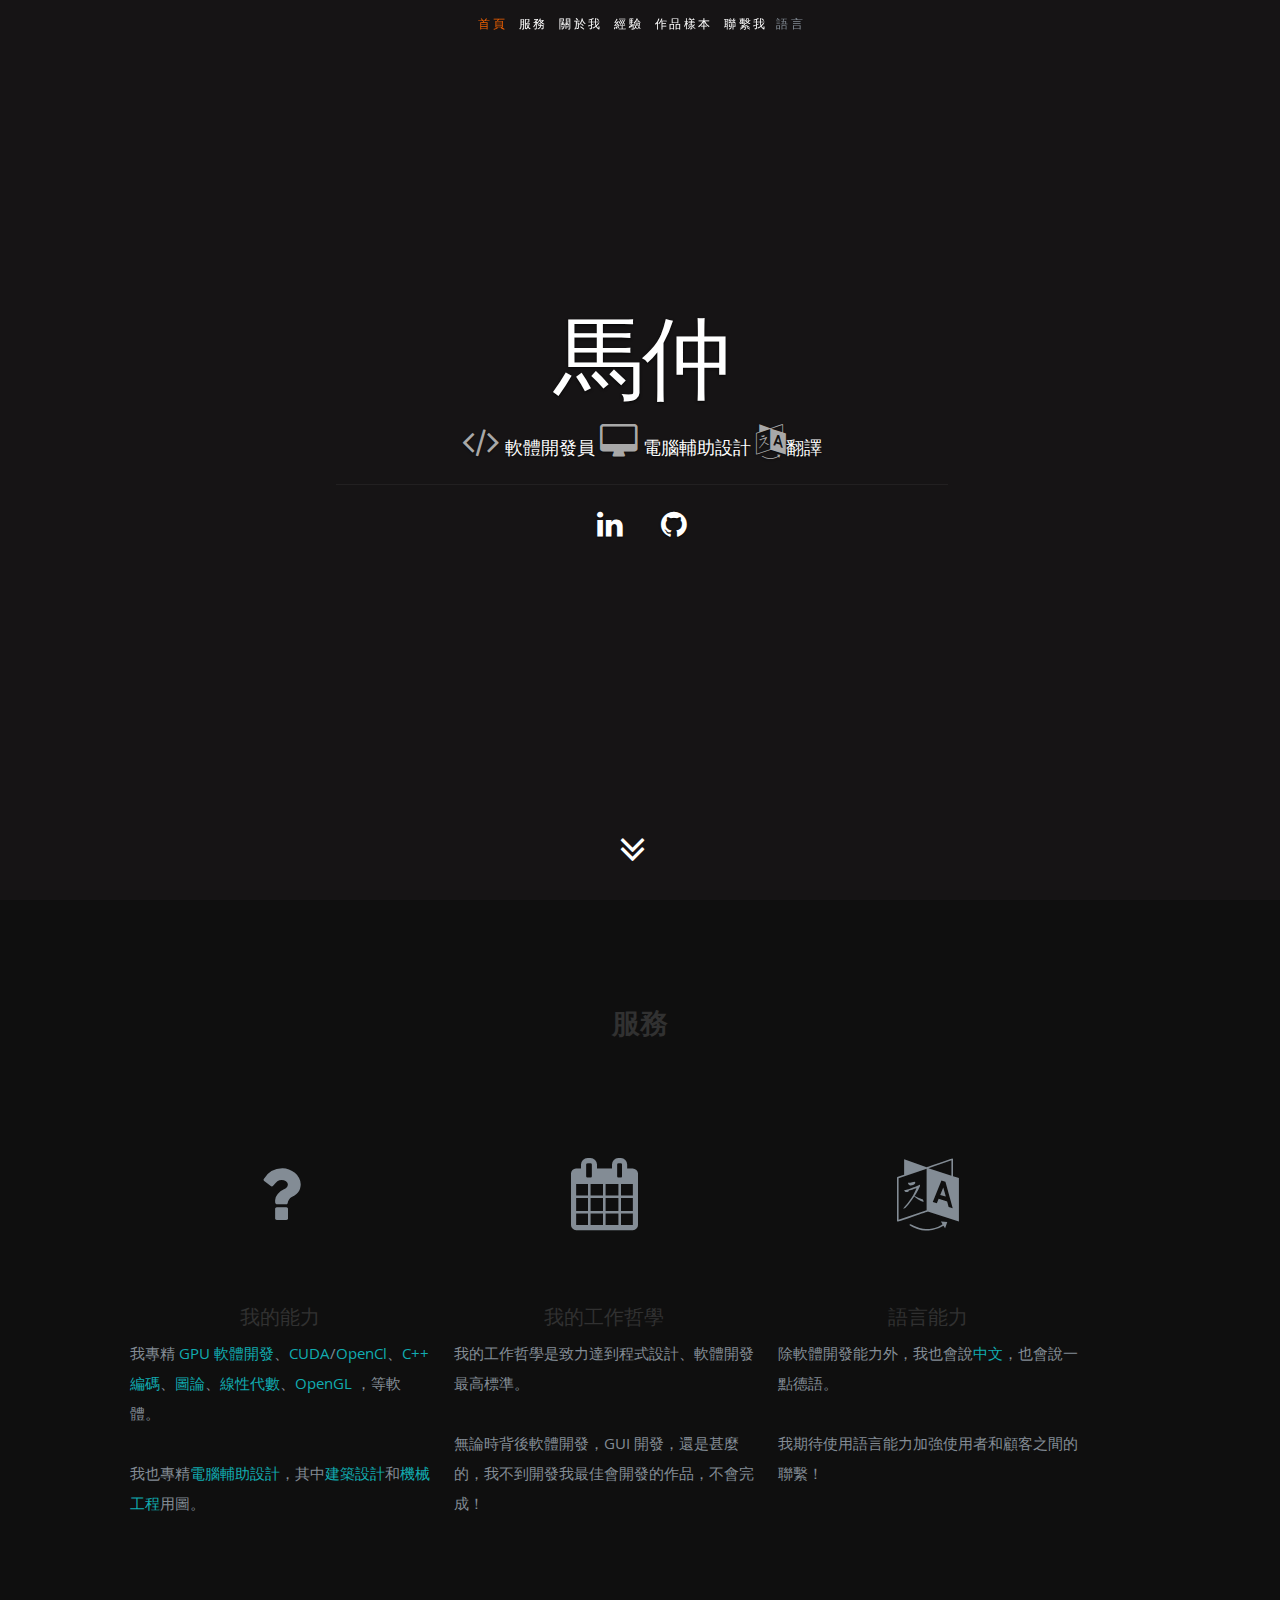
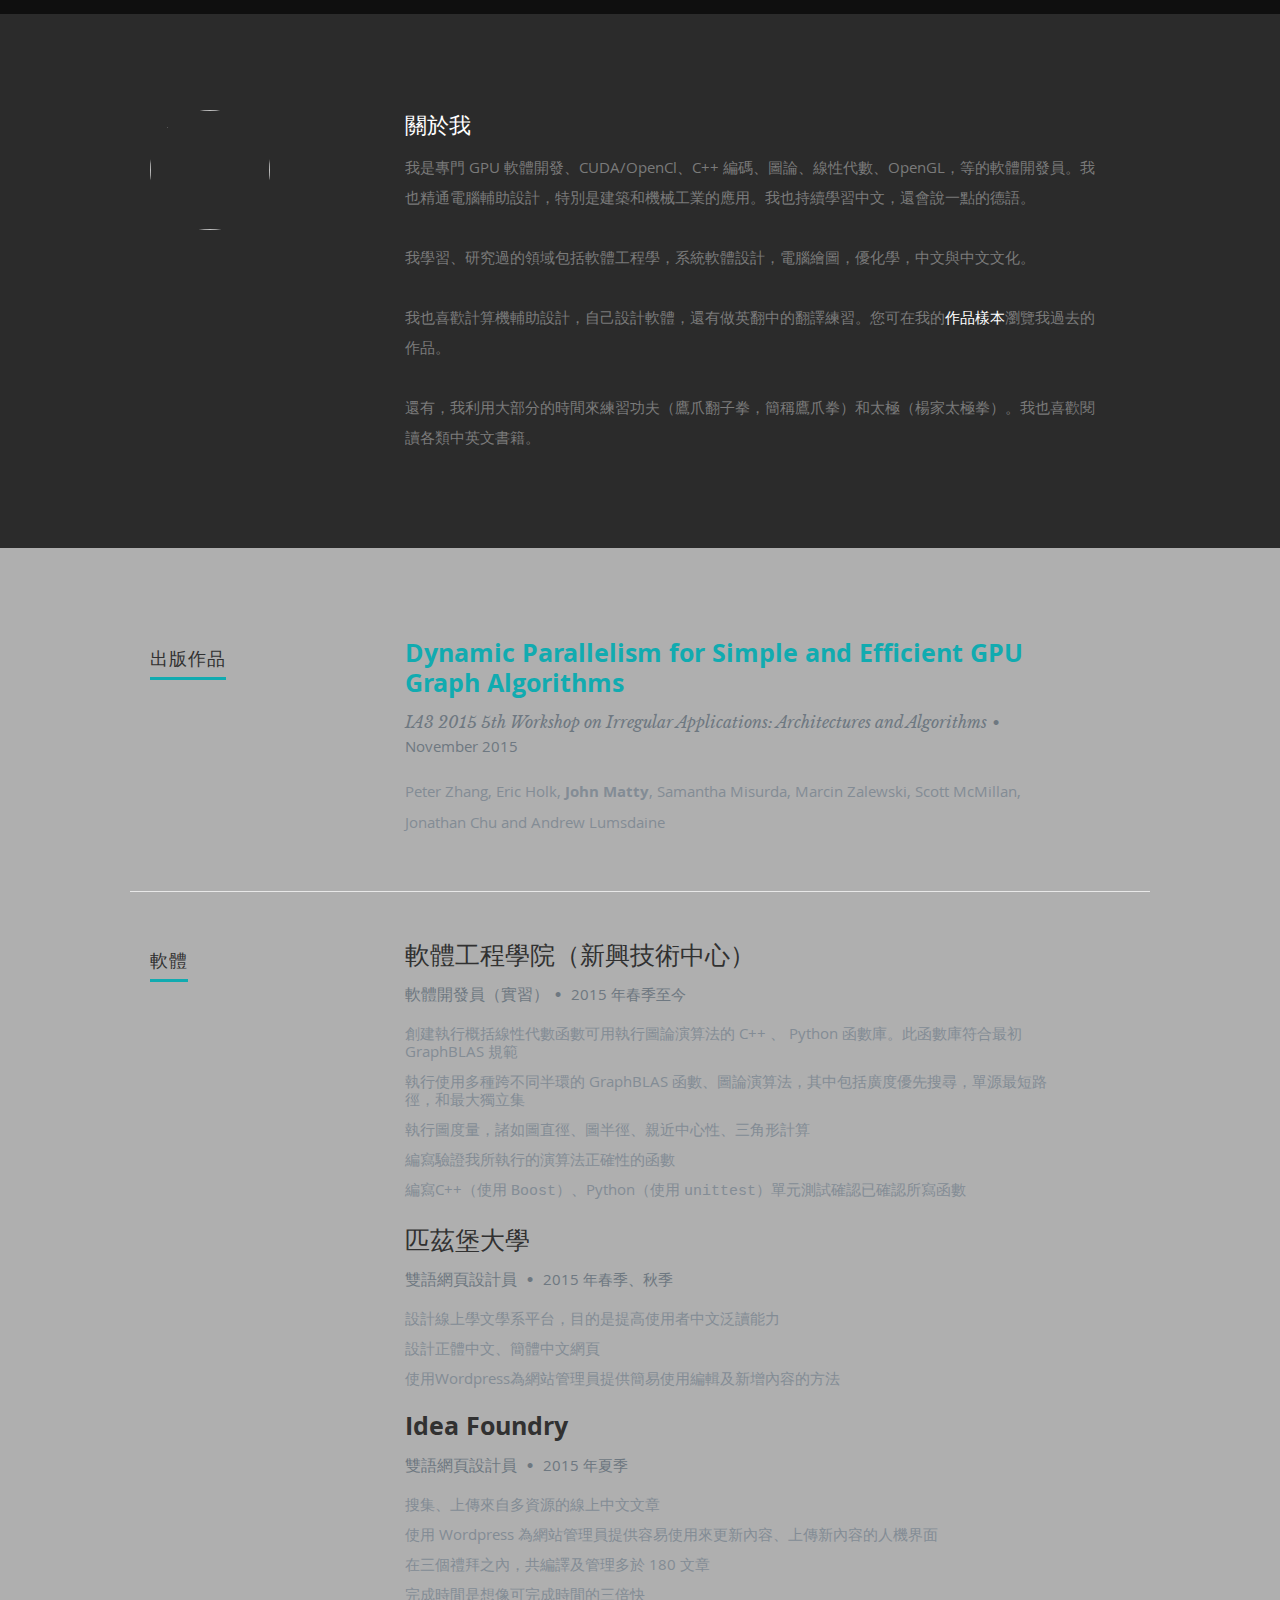
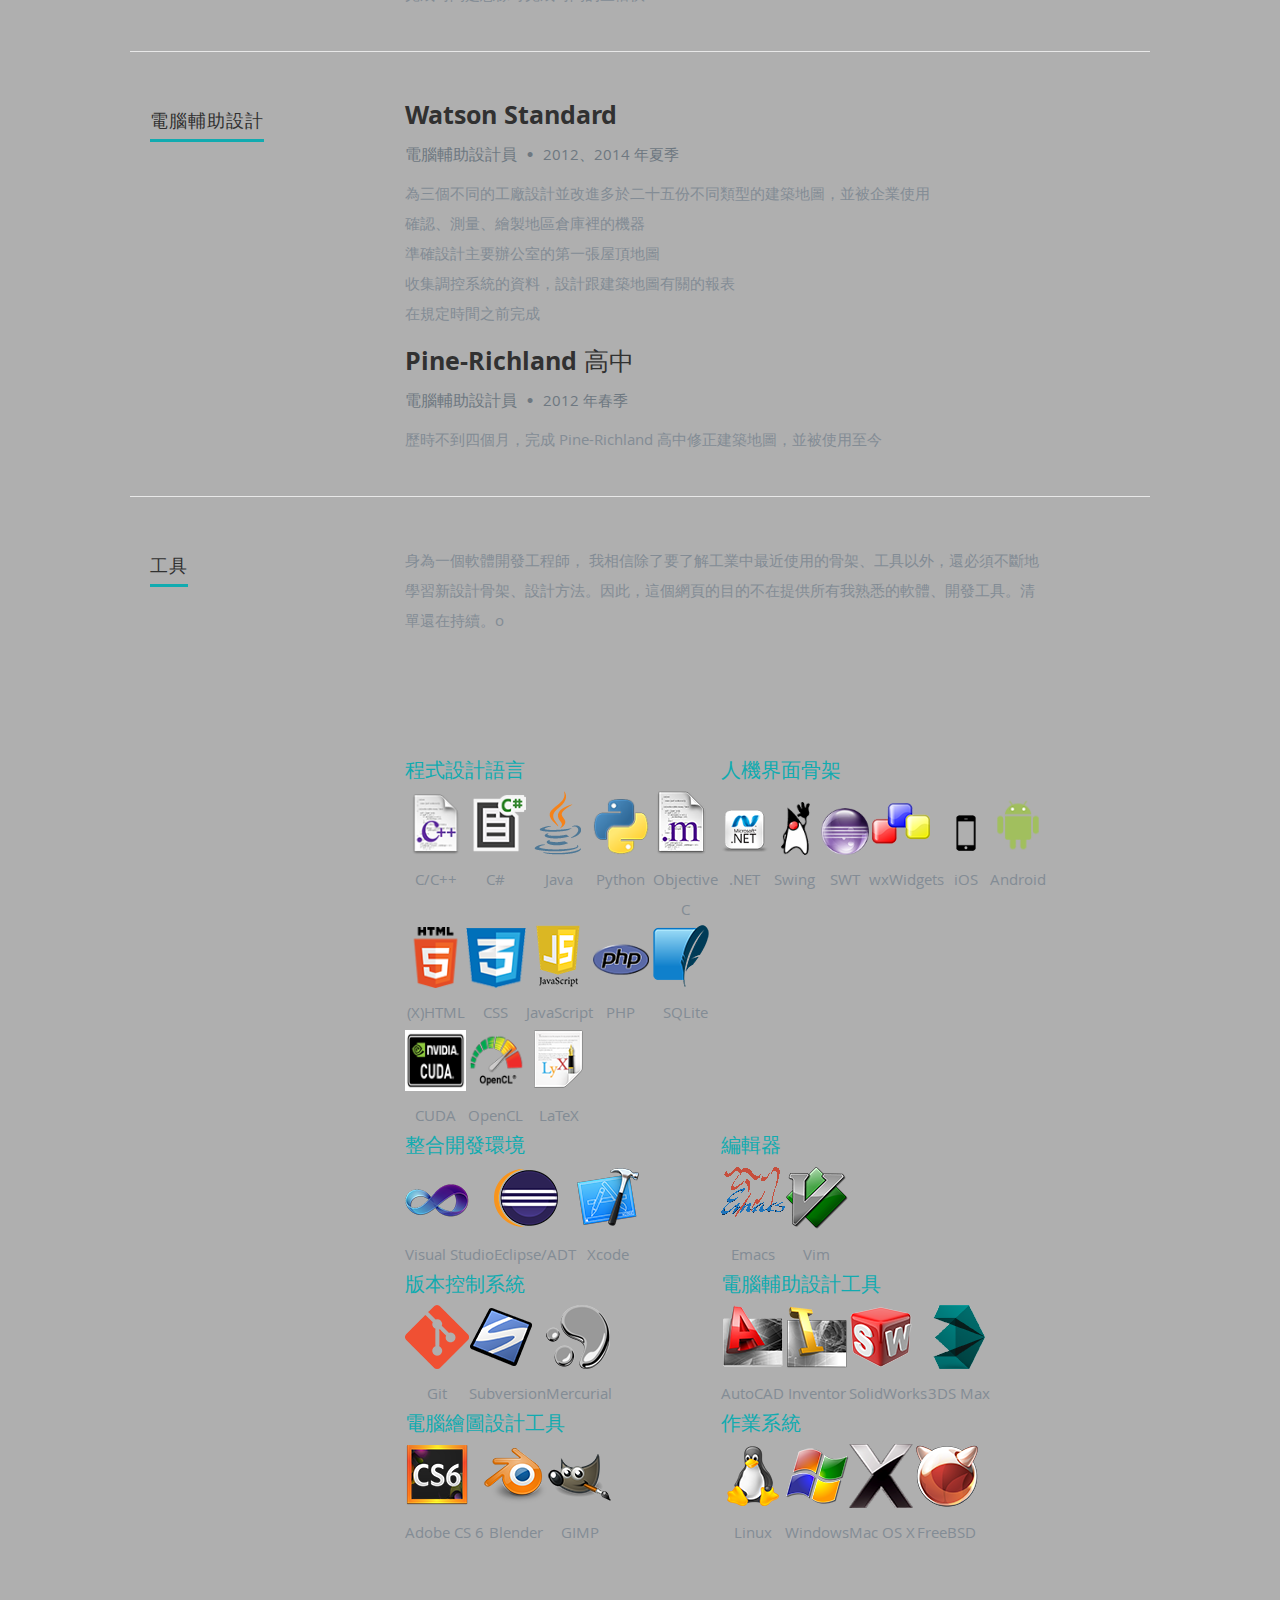
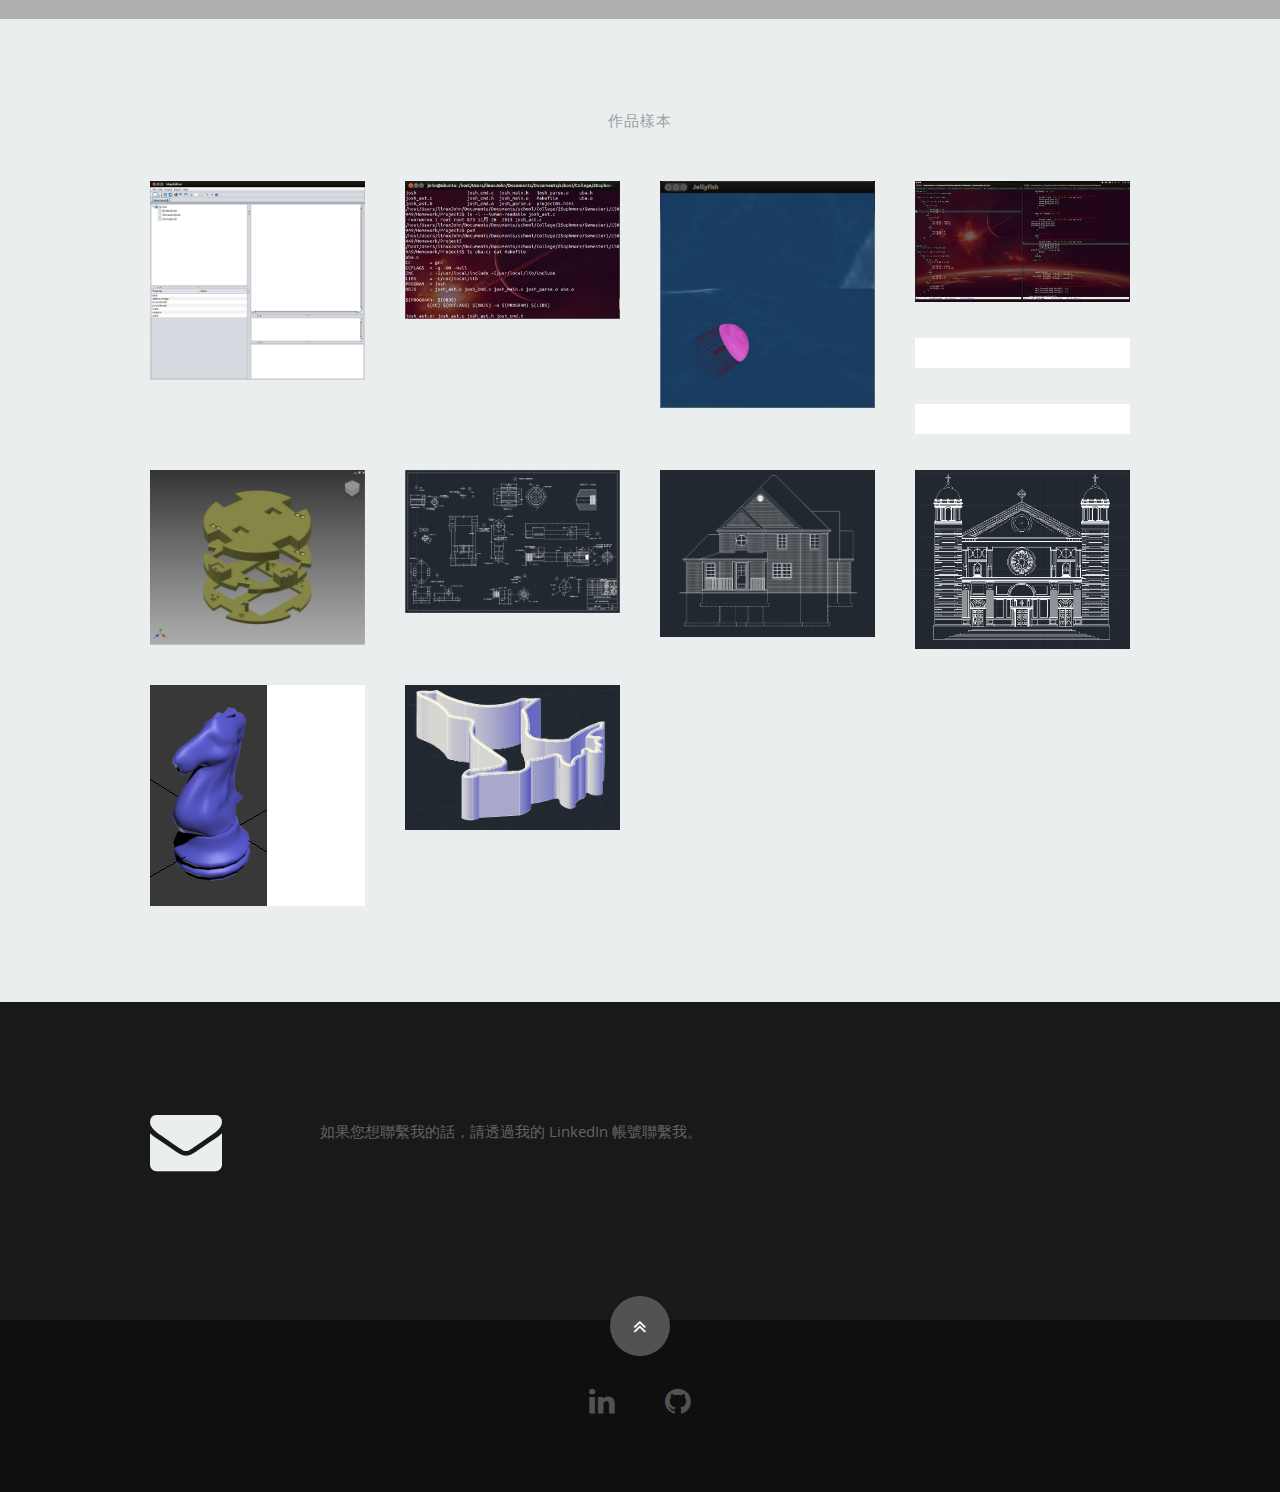
==== commit e49e8398: "Corrected many malformated html errors." ====
--- a/zh_TW/index.html
+++ b/zh_TW/index.html
@@ -340,358 +340,345 @@
                   <td><img src="../images/tools/cad/autocad64.png" />
                     <center>
                       AutoCAD
-                    </center>
-								</tr>
-      </div>
-</td>
-<td><img src="../images/tools/cad/inventor64.png" />
-  <center>
-    Inventor
-</center></td>
-<td><img src="../images/tools/cad/solidworks64.png" />
-  <center>
-    SolidWorks
-</center></td>
-<td><img src="../images/tools/cad/3dsmax64.png" />
-  <center>
-    3DS Max
-</center></td>
-</tr>
-</table>
-</td>
-</tr>
-<br />
-<tr>
-  <td><h4><a name="gdtools">電腦繪圖設計工具</a></h4>
-    <table border="0">
-      <tr>
-        <td><img src="../images/tools/software/cs664.png" />
-          <center>
-            Adobe CS 6
-        </center></td>
-        <td><img src="../images/tools/cad/blender64.png" />
-          <center>
-            Blender
-        </center></td>
-        <td><img src="../images/tools/software/gimp64.png" />
-          <center>
-            GIMP
-        </center></td>
-      </tr>
-  </table></td>
-  <td><h4><a name="oss">作業系統</a></h4>
-    <table border="0">
-      <tr>
-        <td><img src="../images/tools/oss/linux.png" />
-          <center>
-            Linux
-        </center></td>
-        <td><img src="../images/tools/oss/windows.png" />
-          <center>
-            Windows
-        </center></td>
-        <td><img src="../images/tools/oss/osx.png" />
-          <center>
-            Mac OS X
-        </center></td>
-        <td><img src="../images/tools/oss/freebsd.png" />
-          <center>
-            FreeBSD
-        </center></td>
-      </tr>
-  </table></td>
-</tr>
-</table>
-</div>
-</div>
-</section>
-<!-- Resume Section End-->
-<section id="portfolio">
-  <div class="row">
-    <div class="twelve columns collapsed">
-      <h1>作品樣本</h1>
-      <!-- portfolio-wrapper -->
-      <div id="portfolio-wrapper" class="bgrid-quarters s-bgrid-thirds cf">
-        <div class="columns portfolio-item">
-          <div class="item-wrap"> <a href="#mapeditor" title=""> <img alt="" src="../images/projects/mapeditor.png">
-              <div class="overlay">
-                <div class="portfolio-item-meta">
-                  <h5>層級編輯器</h5>
-                  <p>人機界面設計、Java</p>
-                </div>
-              </div>
-              <div class="link-icon"><i class="fa fa-plus"></i></div>
-          </a> </div>
-        </div>
-        <div class="columns portfolio-item">
-          <div class="item-wrap"> <a href="#shell" title=""> <img alt="" src="../images/projects/shell.png">
-              <div class="overlay">
-                <div class="portfolio-item-meta">
-                  <h5>終端機</h5>
-                  <p>系統軟體、C</p>
-                </div>
-              </div>
-              <div class="link-icon"><i class="fa fa-plus"></i></div>
-          </a> </div>
-        </div>
-        <div class="columns portfolio-item">
-          <div class="item-wrap"> <a href="#jelly" title=""> <img alt="" src="../images/projects/jelly.png">
-              <div class="overlay">
-                <div class="portfolio-item-meta">
-                  <h5>水母模擬</h5>
-                  <p>電腦繪圖、C/C++</p>
-                </div>
-              </div>
-              <div class="link-icon"><i class="fa fa-plus"></i></div>
-          </a> </div>
-        </div>
-        <div class="columns portfolio-item">
-          <div class="item-wrap"> <a href="#lige" title=""> <img alt="" src="../images/projects/lige.png">
-              <div class="overlay">
-                <div class="portfolio-item-meta">
-                  <h5>鋰遊戲引擎</h5>
-                  <p>電腦繪圖、人機界面設計、電腦繪圖設計、C/C++</p>
-                </div>
-              </div>
-              <div class="link-icon"><i class="fa fa-plus"></i></div>
-          </a> </div>
-        </div>
-        <div class="columns portfolio-item">
-          <div class="item-wrap"> <a href="#gpgmk" title=""> <img alt="" src="../images/projects/gpgmk.png">
-              <div class="overlay">
-                <div class="portfolio-item-meta">
-                  <h5>GPGMK</h5>
-                  <p>電腦繪圖、人機界面設計、電腦輔助設計、C/C++/p>
-                </div>
-              </div>
-              <div class="link-icon"><i class="fa fa-plus"></i></div>
-          </a> </div>
-        </div>
-        <div class="columns portfolio-item">
-          <div class="item-wrap"> <a href="#gcad" title=""> <img alt="" src="../images/projects/gcad.png">
-              <div class="overlay">
-                <div class="portfolio-item-meta">
-                  <h5>gCAD</h5>
-                  <p>電腦繪圖、人機界面設計、電腦輔助設計、C/C++/p>
-                </div>
-              </div>
-              <div class="link-icon"><i class="fa fa-plus"></i></div>
-          </a> </div>
-        </div>
-        <div class="columns portfolio-item">
-          <div class="item-wrap"> <a href="#foutcover" title=""> <img alt="" src="../images/projects/foutcover.png">
-              <div class="overlay">
-                <div class="portfolio-item-meta">
-                  <h5>地面插座蓋子</h5>
-                  <p>電腦輔助設計、機械工程、Inventor、AutoCAD</p>
-                </div>
-              </div>
-              <div class="link-icon"><i class="fa fa-plus"></i></div>
-          </a> </div>
-        </div>
-        <div class="columns portfolio-item">
-          <div class="item-wrap"> <a href="#belttightner" title=""> <img alt="" src="../images/projects/belttightner.png">
-              <div class="overlay">
-                <div class="portfolio-item-meta">
-                  <h5>緊帶器</h5>
-                  <p>電腦輔助設計、機械工程、Inventor、AutoCAD</p>
-                </div>
-              </div>
-              <div class="link-icon"><i class="fa fa-plus"></i></div>
-          </a> </div>
-        </div>
-        <div class="columns portfolio-item">
-          <div class="item-wrap"> <a href="#house" title=""> <img alt="" src="../images/projects/house.png">
-              <div class="overlay">
-                <div class="portfolio-item-meta">
-                  <h5>房子</h5>
-                  <p>電腦輔助設計、設計、建築、AutoCAD Architecture</p>
-                </div>
-              </div>
-              <div class="link-icon"><i class="fa fa-plus"></i></div>
-          </a> </div>
-        </div>
-        <div class="columns portfolio-item">
-          <div class="item-wrap"> <a href="#cathedral" title=""> <img alt="" src="../images/projects/cathedral.png">
-              <div class="overlay">
-                <div class="portfolio-item-meta">
-                  <h5>大教堂</h5>
-                  <p>電腦輔助設計、AutoCAD</p>
-                </div>
-              </div>
-              <div class="link-icon"><i class="fa fa-plus"></i></div>
-          </a> </div>
-        </div>
-        <div class="columns portfolio-item">
-          <div class="item-wrap"> <a href="#chess" title=""> <img alt="" src="../images/projects/knight.png">
-              <div class="overlay">
-                <div class="portfolio-item-meta">
-                  <h5>3D 西洋象棋棋子</h5>
-                  <p>電腦輔助設計、設計、3DS Max</p>
-                </div>
-              </div>
-              <div class="link-icon"><i class="fa fa-plus"></i></div>
-          </a> </div>
-        </div>
-        <div class="columns portfolio-item">
-          <div class="item-wrap"> <a href="#cookiecutters" title=""> <img alt="" src="../images/projects/cc_reindeer.png">
-              <div class="overlay">
-                <div class="portfolio-item-meta">
-                  <h5>餅乾模</h5>
-                  <p>電腦輔助設計、設計、AutoCAD</p>
-                </div>
-              </div>
-              <div class="link-icon"><i class="fa fa-plus"></i></div>
-          </a> </div>
-        </div>
-      </div>
-    </div>
-    <div id="mapeditor" class="popup-modal mfp-hide"> <img class="scale-with-grid" src="../images/projects/mapeditor.png" alt="" align="center" />
-      <div class="description-box">
-        <h4>層級編輯器</h4>
-        <p>某個寒假，我又開始玩一些比較老的電腦遊戲，甚至包括最早的 NES （像 Marble Madness，第一代薩爾達傳說 （The Legend of Zelda）等遊戲）。我認為創造個人的遊戲是一件很有趣的事情，所以，我編寫了屬於我自己的遊戲引擎，“層級編輯器”（英語：“MapEditor”）。這樣，我能開始設計像薩爾達傳說同樣類型的遊戲。以下是那個寒假我所寫的編碼。</p>
-        <p>這個軟體用Java 寫的，主要是因為它可以跨平台執行，並且可以使用Java 中內建的圖形用戶界面骨架 Swing。軟體有一個主要的繪製區域。繪製區域能加入不同類型的精靈（像環境、對手、主角）。您也能改變層中背景圖片，也可以改變這些精靈讓它們延展，轉動，和移動。您最後能把您創造的場景所有相關訊息儲存成純文檔案。</p>
-        <span class="categories"><i class="fa fa-tag"></i>人機界面設計、Java</span> </div>
-      <div class="link-box"> <a href="https://github.com/jcmjohnmatty/MapEditor">編碼</a> <a class="popup-modal-dismiss">關閉</a> </div>
-    </div>
-    <div id="shell" class="popup-modal mfp-hide"> <img class="scale-with-grid" src="../images/projects/shell.png" alt="" align="center" />
-      <div class="description-box">
-        <h4>終端機</h4>
-        <p>這是我在系統軟體入門課裡寫出的軟體。為了練習不同寫軟體的方法，它裡面有一些不同的程式。我的輸入解分析器是用 strtok 這個方法寫出的， 輸入分析 成我自己寫出的抽象語法樹。最後，在搜尋的時候，根據這個抽象語言樹的結構，會執行合適的指令。</p>
-        <span class="categories"><i class="fa fa-tag"></i>System Software、C</span> </div>
-      <div class="link-box"> <a href="https://github.com/jcmjohnmatty/Josh">編碼</a> <a class="popup-modal-dismiss">關閉</a> </div>
-    </div>
-  </div>
-  <div id="jelly" class="popup-modal mfp-hide">
-    <video width="528" height="544" controls>
-      <source src='../videos/jelly_06_final.mp4' type='video/mp4' />
-      <source src='../videos/jelly_06_final.ogv' type='video/ogg; codecs="theora, vorbis"' />
-      <object id="flowplayer" data="flowplayer-3.2.2.swf" type="application/x-shockwave-flash" width="528" height="544" >
-        <param name="movie" value="flowplayer-3.2.2.swf">
-        <param name="allowfullscreen" value="true">
-        <param name="flashvars" value="config={'clip':{'url':'../videos/jelly_06_final.mp4','autoPlay':false}}">
-      </object>
-    </video>
-    <div class="description-box">
-      <h4>海蜇</h4>
-      <p>這是我二年級上電腦繪圖入門課時設計的期末專題。是由我與另外一位同學設計完成的。我主要負責項目管理，研究，設計海蜇身體的編碼，還有設計海蜇身體的質地。另外一個組員主要負責準備報告，以及設計海蜇的觸手還有其他項目管理。</p>
-      <p>海蜇的身體放鬆時，模擬為半橢圓形。橢圓頂點組成一個彈簧質量系統。海蜇的推力為調整過的正弦波。我也在次正弦波上做一些預處理與後處理，就是為了確保海蜇行動方向正確，也是確保海蜇保持應有的形狀。</p>
-      <p>海蜇的觸手是一個粒子系統。粒子的度量也是可配置的。觸手成放射狀附著於海蜇身體上。海蜇身體波動時，一系列的函數會更新每條觸手的位置。</p>
-      <p>海蜇的質地以OpenGL中的質地機制設計的。</p>
-      <p>此工程被選取為我們班中最好期末工程之六。</p>
-      <span class="categories"><i class="fa fa-tag"></i>電腦繪圖、C/C++</span> </div>
-    <div class="link-box"> <a href="https://github.com/jcmjohnmatty/JellySimulation">編碼</a> <a class="popup-modal-dismiss">關閉</a> </div>
-  </div>
-</div>
-<div id="lige" class="popup-modal mfp-hide"> <img class="scale-with-grid" src="../images/projects/lige.png" alt="" align="center" />
-  <div class="description-box">
-    <h4>鋰遊戲引擎</h4>
-    <p>鋰遊戲引擎（英語：Lithium Game Engine，簡稱 LiGE）是一個正在進行中的項目。（我把它取名為 LiGe 是因為我覺得這將會是一個很酷的商標。我也正在設計中。是因為我要把它做成一個很酷的商標）這個遊戲引擎主要提供三維角色扮演。我也計劃提供內建的人機介面骨架，不同類型的網孔，層圖，和給予輔助。</p>
-    <span class="categories"><i class="fa fa-tag"></i>電腦繪圖、人機界面設計、電腦繪圖設計、C/C++</span> </div>
-  <div class="link-box"> <a href="https://github.com/jcmjohnmatty/LiGE">編碼</a> <a class="popup-modal-dismiss">關閉</a> </div>
-</div>
-</div>
-<div id="gpgmk" class="popup-modal mfp-hide"> <img class="scale-with-grid" src="../images/projects/gpgmk.png" alt="" align="center" />
-  <div class="description-box">
-    <h4>GPGMK：GPU 動力 3D 幾何模型核心</h4>
-    <p>這是一個我開發的跨平台，一個具備GPU 和3D 幾何的模型核心。在現代電腦輔助設計系統中，幾何模型核心佔有很重要的地位。它們提供集合模擬演算法，以及可用來執行建設性立體幾何的基本幾何類別。若沒有幾何模型核心，那麼現代電腦輔助設計系統不可能有當今的發展。</p>
-    <p>許多現代的系統，像AutoDesk 和 SolidWorks，依賴於一定的平台，像 Windows 作業系統。現代幾何模型系統也缺少 GPU的演算法，因此限制了它的性能。</p>
-    <p>我希望，透過用跨平台技術跟 GPU 的支持來執行這些演算法。我可以改進現代幾何模型核心的性能，並減少它依賴高端 CPU 的需求。我也希望它不只限於特定平台使用，以增加它的實用性。</p>
-    <span class="categories"><i class="fa fa-tag"></i>電腦繪圖、人機界面設計、CAD、C/C++</span> </div>
-  <div class="link-box"> <a href="http://jcmjohnmatty.github.io/gpgmk/">編碼</a> <a class="popup-modal-dismiss">關閉</a> </div>
-</div>
-</div>
-<div id="gcad" class="popup-modal mfp-hide"> <img class="scale-with-grid" src="../images/projects/gcad.png" alt="" align="center" />
-  <div class="description-box">
-    <h4>gCAD：完全成熟 GPU 動力電腦輔助設計程式</h4>
-    <p>gCAD 是一件完全成熟、 具備GPU的電腦輔助設計程式，並使用以上說的<a href="http://jcmjohnmatty.github.io/gpgmk">gpgmk</a>。</p>
-    <span class="categories"><i class="fa fa-tag"></i>電腦繪圖、人機界面設計、CAD、C/C++</span> </div>
-  <div class="link-box"> <a href="http://jcmjohnmatty.github.io/gcad/">編碼</a> <a class="popup-modal-dismiss">關閉</a> </div>
-</div>
-</div>
-<div id="foutcover" class="popup-modal mfp-hide"> <img class="scale-with-grid" src="../images/projects/foutcover.png" alt="" align="center" />
-  <div class="description-box">
-    <h4>地面插座蓋子</h4>
-    <p>我是自己設計這個地面插座蓋子。我設計的時候尤其考慮了別人在走路的時候不會被地面插座蓋子絆倒。因此，插座蓋和螺絲是跟地面平行的。還有，所有的螺絲孔大小都是標準的，所以可以在不同地方使用。我也考慮了地下管線問題，確保插座蓋不破壞原來的管線。最後，所有的螺絲孔等都有一定的緩衝空間，栓緊螺絲更加容易。</p>
-    <p>為了全面確認我圖樣的準確性，我也三維(3D)打印了幾個樣板，確保規格符合。</p>
-    <span class="categories"><i class="fa fa-tag"></i>電腦輔助設計、機械工程、Inventor、AutoCAD</span> </div>
-  <div class="link-box"> <a href="../projects/cad/foutcover/foutcover.zip">下載</a> <a class="popup-modal-dismiss">關閉</a> </div>
-</div>
-</div>
-<div id="belttightner" class="popup-modal mfp-hide"> <img class="scale-with-grid" src="../images/projects/belttightner.png" alt="" align="center" />
-  <div class="description-box">
-    <h4>緊帶器</h4>
-    <p>這是我自己繪製的緊帶器附圖。</p>
-    <span class="categories"><i class="fa fa-tag"></i>電腦輔助設計、機械工程、Inventor、AutoCAD</span> </div>
-  <div class="link-box"> <a href="../projects/cad/belttightner/belttightner.dwg">下載</a> <a class="popup-modal-dismiss">關閉</a> </div>
-</div>
-</div>
-<div id="house" class="popup-modal mfp-hide"> <img class="scale-with-grid" src="../images/projects/house.png" alt="" align="center" />
-  <div class="description-box">
-    <h4>房子</h4>
-    <p>這些建築圖是我上高中的時候獨自設計的。這套房子適合四五個人居住。</p>
-    <p>這套房子共有三層樓：地下室、一樓和二樓。我至今還沒設計水電管線系統。一樓有玄關，餐廳，廚房，衛生間，洗衣房，車庫，客廳，還有陽台。</p>
-    <p>二樓也一個洗手間，並且有4個臥室，最有有一個主臥。</p>
-    <span class="categories"><i class="fa fa-tag"></i>電腦輔助設計、設計、建築、AutoCAD Architecture</span> </div>
-  <div class="link-box"> <a href="../projects/cad/house/house.dwg">下載</a> <a class="popup-modal-dismiss">關閉</a> </div>
-</div>
-</div>
-<div id="cathedral" class="popup-modal mfp-hide"> <img class="scale-with-grid" src="../images/projects/cathedral.png" alt="" align="center" />
-  <div class="description-box">
-    <h4>大教堂</h4>
-    <p>我根據圖片繪製的歌德特大教堂。我運用了一點想象力，以笑臉取代怪獸石像。我差不多花了一個星期左右完成。</p>
-    <span class="categories"><i class="fa fa-tag"></i>電腦輔助設計、建築、AutoCAD</span> </div>
-  <div class="link-box"> <a href="../projects/cad/cathedral/cathedral.dwg">下載</a> <a class="popup-modal-dismiss">關閉</a> </div>
-</div>
-</div>
-<div id="chess" class="popup-modal mfp-hide"> <img class="scale-with-grid" src="../images/projects/knight.png" alt="" align="center" />
-  <div class="description-box">
-    <h4>3D 西洋象棋棋子</h4>
-    <p>這些是完整西洋象棋的 3D 棋子。它們由我在 3DS Max 中創造的。它們提供一些不同的檔案格式。我原本是想在我將來打算設計的西洋象棋遊戲使用他們。我正在設計西洋象棋遊戲的編碼，但是棋子都已經完成了。</p>
-    <span class="categories"><i class="fa fa-tag"></i>電腦輔助設計、設計、3DS Max</span> </div>
-  <div class="link-box"> <a href="../projects/cad/chess/chess.zip">下載</a> <a class="popup-modal-dismiss">關閉</a> </div>
-</div>
-</div>
-<div id="cookiecutters" class="popup-modal mfp-hide"> <img class="scale-with-grid" src="../images/projects/cc_reindeer.png" alt="" align="center" />
-  <div class="description-box">
-    <h4>餅乾模</h4>
-    <p>某個寒假，我在電腦上設計了兩個餅乾模 。一個就是一隻麋鹿，而另一個就是曼德博集合的（Mandelbrot set）圖形。他們主要就是為了好玩，但是至今我媽媽等已經用了它們好幾次，說他們非常精美、實用。</p>
-    <span class="categories"><i class="fa fa-tag"></i>電腦輔助設計、設計、AutoCAD</span>
-  </div>
-  <div class="link-box"> <a href="../projects/cad/cookiecutters/cookiecutters.zip">下載</a> <a class="popup-modal-dismiss">關閉</a> </div>
-</div>
-</div>
-</section>
-<section id="contact">
-  <div class="row section-head">
-    <div class="two columns header-col">
-      <h1><span>聯繫我</span></h1>
-    </div>
-    <div class="ten columns">
-      <p class="lead">
-      <p>如果您想聯繫我的話，請透過我的 LinkedIn 帳號聯繫我。</p>
-    </div>
-  </div>
-</section>
-<footer>
-  <div class="row">
-    <div class="twelve columns">
-      <ul class="social-links">
-        <li><a href="https://www.linkedin.com/pub/john-matty/105/2b3/323"><i class="fa fa-linkedin"></i></a></li>
-        <li><a href="https://github.com/jcmjohnmatty"><i class="fa fa-github"></i></a></li>
-      </ul>
-    </div>
-    <div id="go-top"><a class="smoothscroll" title="Back to Top" href="#home"><i class="fa fa-angle-double-up"></i></a></div>
-  </div>
-</footer>
-<!-- Footer End-->
-<script src="http://ajax.googleapis.com/ajax/libs/jquery/1.10.2/jquery.min.js"></script>
-<script>window.jQuery || document.write('<script src="../js/jquery-1.10.2.min.js"><\/script>')</script>
-  <script type="text/javascript" src="../js/jquery-migrate-1.2.1.min.js"></script>
-  <script src="../js/jquery.flexslider.js"></script>
-  <script src="../js/waypoints.js"></script>
-  <script src="../js/jquery.fittext.js"></script>
-  <script src="../js/magnific-popup.js"></script>
-  <script src="../js/init.js"></script>
+                  </center></td>
+                  <td><img src="../images/tools/cad/inventor64.png" />
+                    <center>
+                      Inventor
+                  </center></td>
+                  <td><img src="../images/tools/cad/solidworks64.png" />
+                    <center>
+                      SolidWorks
+                  </center></td>
+                  <td><img src="../images/tools/cad/3dsmax64.png" />
+                    <center>
+                      3DS Max
+                  </center></td>
+                </tr>
+              </table>
+            </td>
+          </tr>
+          <br />
+          <tr>
+            <td><h4><a name="gdtools">電腦繪圖設計工具</a></h4>
+              <table border="0">
+                <tr>
+                  <td><img src="../images/tools/software/cs664.png" />
+                    <center>
+                      Adobe CS 6
+                  </center></td>
+                  <td><img src="../images/tools/cad/blender64.png" />
+                    <center>
+                      Blender
+                  </center></td>
+                  <td><img src="../images/tools/software/gimp64.png" />
+                    <center>
+                      GIMP
+                  </center></td>
+                </tr>
+            </table></td>
+            <td><h4><a name="oss">作業系統</a></h4>
+              <table border="0">
+                <tr>
+                  <td><img src="../images/tools/oss/linux.png" />
+                    <center>
+                      Linux
+                  </center></td>
+                  <td><img src="../images/tools/oss/windows.png" />
+                    <center>
+                      Windows
+                  </center></td>
+                  <td><img src="../images/tools/oss/osx.png" />
+                    <center>
+                      Mac OS X
+                  </center></td>
+                  <td><img src="../images/tools/oss/freebsd.png" />
+                    <center>
+                      FreeBSD
+                  </center></td>
+                </tr>
+            </table></td>
+          </tr>
+        </table>
+      </div>
+    </div>
+  </section>
+  <!-- Resume Section End-->
+  <section id="portfolio">
+    <div class="row">
+      <div class="twelve columns collapsed">
+        <h1>作品樣本</h1>
+        <!-- portfolio-wrapper -->
+        <div id="portfolio-wrapper" class="bgrid-quarters s-bgrid-thirds cf">
+          <div class="columns portfolio-item">
+            <div class="item-wrap"> <a href="#mapeditor" title=""> <img alt="" src="../images/projects/mapeditor.png">
+                <div class="overlay">
+                  <div class="portfolio-item-meta">
+                    <h5>層級編輯器</h5>
+                    <p>人機界面設計、Java</p>
+                  </div>
+                </div>
+                <div class="link-icon"><i class="fa fa-plus"></i></div>
+            </a> </div>
+          </div>
+          <div class="columns portfolio-item">
+            <div class="item-wrap"> <a href="#shell" title=""> <img alt="" src="../images/projects/shell.png">
+                <div class="overlay">
+                  <div class="portfolio-item-meta">
+                    <h5>終端機</h5>
+                    <p>系統軟體、C</p>
+                  </div>
+                </div>
+                <div class="link-icon"><i class="fa fa-plus"></i></div>
+            </a> </div>
+          </div>
+          <div class="columns portfolio-item">
+            <div class="item-wrap"> <a href="#jelly" title=""> <img alt="" src="../images/projects/jelly.png">
+                <div class="overlay">
+                  <div class="portfolio-item-meta">
+                    <h5>水母模擬</h5>
+                    <p>電腦繪圖、C/C++</p>
+                  </div>
+                </div>
+                <div class="link-icon"><i class="fa fa-plus"></i></div>
+            </a> </div>
+          </div>
+          <div class="columns portfolio-item">
+            <div class="item-wrap"> <a href="#lige" title=""> <img alt="" src="../images/projects/lige.png">
+                <div class="overlay">
+                  <div class="portfolio-item-meta">
+                    <h5>鋰遊戲引擎</h5>
+                    <p>電腦繪圖、人機界面設計、電腦繪圖設計、C/C++</p>
+                  </div>
+                </div>
+                <div class="link-icon"><i class="fa fa-plus"></i></div>
+            </a> </div>
+          </div>
+          <div class="columns portfolio-item">
+            <div class="item-wrap"> <a href="#gpgmk" title=""> <img alt="" src="../images/projects/gpgmk.png">
+                <div class="overlay">
+                  <div class="portfolio-item-meta">
+                    <h5>GPGMK</h5>
+                    <p>電腦繪圖、人機界面設計、電腦輔助設計、C/C++/p>
+                  </div>
+                </div>
+                <div class="link-icon"><i class="fa fa-plus"></i></div>
+            </a> </div>
+          </div>
+          <div class="columns portfolio-item">
+            <div class="item-wrap"> <a href="#gcad" title=""> <img alt="" src="../images/projects/gcad.png">
+                <div class="overlay">
+                  <div class="portfolio-item-meta">
+                    <h5>gCAD</h5>
+                    <p>電腦繪圖、人機界面設計、電腦輔助設計、C/C++/p>
+                  </div>
+                </div>
+                <div class="link-icon"><i class="fa fa-plus"></i></div>
+            </a> </div>
+          </div>
+          <div class="columns portfolio-item">
+            <div class="item-wrap"> <a href="#foutcover" title=""> <img alt="" src="../images/projects/foutcover.png">
+                <div class="overlay">
+                  <div class="portfolio-item-meta">
+                    <h5>地面插座蓋子</h5>
+                    <p>電腦輔助設計、機械工程、Inventor、AutoCAD</p>
+                  </div>
+                </div>
+                <div class="link-icon"><i class="fa fa-plus"></i></div>
+            </a> </div>
+          </div>
+          <div class="columns portfolio-item">
+            <div class="item-wrap"> <a href="#belttightner" title=""> <img alt="" src="../images/projects/belttightner.png">
+                <div class="overlay">
+                  <div class="portfolio-item-meta">
+                    <h5>緊帶器</h5>
+                    <p>電腦輔助設計、機械工程、Inventor、AutoCAD</p>
+                  </div>
+                </div>
+                <div class="link-icon"><i class="fa fa-plus"></i></div>
+            </a> </div>
+          </div>
+          <div class="columns portfolio-item">
+            <div class="item-wrap"> <a href="#house" title=""> <img alt="" src="../images/projects/house.png">
+                <div class="overlay">
+                  <div class="portfolio-item-meta">
+                    <h5>房子</h5>
+                    <p>電腦輔助設計、設計、建築、AutoCAD Architecture</p>
+                  </div>
+                </div>
+                <div class="link-icon"><i class="fa fa-plus"></i></div>
+            </a> </div>
+          </div>
+          <div class="columns portfolio-item">
+            <div class="item-wrap"> <a href="#cathedral" title=""> <img alt="" src="../images/projects/cathedral.png">
+                <div class="overlay">
+                  <div class="portfolio-item-meta">
+                    <h5>大教堂</h5>
+                    <p>電腦輔助設計、AutoCAD</p>
+                  </div>
+                </div>
+                <div class="link-icon"><i class="fa fa-plus"></i></div>
+            </a> </div>
+          </div>
+          <div class="columns portfolio-item">
+            <div class="item-wrap"> <a href="#chess" title=""> <img alt="" src="../images/projects/knight.png">
+                <div class="overlay">
+                  <div class="portfolio-item-meta">
+                    <h5>3D 西洋象棋棋子</h5>
+                    <p>電腦輔助設計、設計、3DS Max</p>
+                  </div>
+                </div>
+                <div class="link-icon"><i class="fa fa-plus"></i></div>
+            </a> </div>
+          </div>
+          <div class="columns portfolio-item">
+            <div class="item-wrap"> <a href="#cookiecutters" title=""> <img alt="" src="../images/projects/cc_reindeer.png">
+                <div class="overlay">
+                  <div class="portfolio-item-meta">
+                    <h5>餅乾模</h5>
+                    <p>電腦輔助設計、設計、AutoCAD</p>
+                  </div>
+                </div>
+                <div class="link-icon"><i class="fa fa-plus"></i></div>
+            </a> </div>
+          </div>
+        </div>
+      </div>
+      <div id="mapeditor" class="popup-modal mfp-hide"> <img class="scale-with-grid" src="../images/projects/mapeditor.png" alt="" align="center" />
+        <div class="description-box">
+          <h4>層級編輯器</h4>
+          <p>某個寒假，我又開始玩一些比較老的電腦遊戲，甚至包括最早的 NES （像 Marble Madness，第一代薩爾達傳說 （The Legend of Zelda）等遊戲）。我認為創造個人的遊戲是一件很有趣的事情，所以，我編寫了屬於我自己的遊戲引擎，“層級編輯器”（英語：“MapEditor”）。這樣，我能開始設計像薩爾達傳說同樣類型的遊戲。以下是那個寒假我所寫的編碼。</p>
+          <p>這個軟體用Java 寫的，主要是因為它可以跨平台執行，並且可以使用Java 中內建的圖形用戶界面骨架 Swing。軟體有一個主要的繪製區域。繪製區域能加入不同類型的精靈（像環境、對手、主角）。您也能改變層中背景圖片，也可以改變這些精靈讓它們延展，轉動，和移動。您最後能把您創造的場景所有相關訊息儲存成純文檔案。</p>
+          <span class="categories"><i class="fa fa-tag"></i>人機界面設計、Java</span> </div>
+        <div class="link-box"> <a href="https://github.com/jcmjohnmatty/MapEditor">編碼</a> <a class="popup-modal-dismiss">關閉</a> </div>
+      </div>
+      <div id="shell" class="popup-modal mfp-hide"> <img class="scale-with-grid" src="../images/projects/shell.png" alt="" align="center" />
+        <div class="description-box">
+          <h4>終端機</h4>
+          <p>這是我在系統軟體入門課裡寫出的軟體。為了練習不同寫軟體的方法，它裡面有一些不同的程式。我的輸入解分析器是用 strtok 這個方法寫出的， 輸入分析 成我自己寫出的抽象語法樹。最後，在搜尋的時候，根據這個抽象語言樹的結構，會執行合適的指令。</p>
+          <span class="categories"><i class="fa fa-tag"></i>System Software、C</span> </div>
+        <div class="link-box"> <a href="https://github.com/jcmjohnmatty/Josh">編碼</a> <a class="popup-modal-dismiss">關閉</a> </div>
+      </div>
+    </div>
+    <div id="jelly" class="popup-modal mfp-hide">
+      <video width="528" height="544" controls>
+        <source src='../videos/jelly_06_final.mp4' type='video/mp4' />
+        <source src='../videos/jelly_06_final.ogv' type='video/ogg; codecs="theora, vorbis"' />
+        <object id="flowplayer" data="flowplayer-3.2.2.swf" type="application/x-shockwave-flash" width="528" height="544" >
+          <param name="movie" value="flowplayer-3.2.2.swf">
+          <param name="allowfullscreen" value="true">
+          <param name="flashvars" value="config={'clip':{'url':'../videos/jelly_06_final.mp4','autoPlay':false}}">
+        </object>
+      </video>
+      <div class="description-box">
+        <h4>海蜇</h4>
+        <p>這是我二年級上電腦繪圖入門課時設計的期末專題。是由我與另外一位同學設計完成的。我主要負責項目管理，研究，設計海蜇身體的編碼，還有設計海蜇身體的質地。另外一個組員主要負責準備報告，以及設計海蜇的觸手還有其他項目管理。</p>
+        <p>海蜇的身體放鬆時，模擬為半橢圓形。橢圓頂點組成一個彈簧質量系統。海蜇的推力為調整過的正弦波。我也在次正弦波上做一些預處理與後處理，就是為了確保海蜇行動方向正確，也是確保海蜇保持應有的形狀。</p>
+        <p>海蜇的觸手是一個粒子系統。粒子的度量也是可配置的。觸手成放射狀附著於海蜇身體上。海蜇身體波動時，一系列的函數會更新每條觸手的位置。</p>
+        <p>海蜇的質地以OpenGL中的質地機制設計的。</p>
+        <p>此工程被選取為我們班中最好期末工程之六。</p>
+        <span class="categories"><i class="fa fa-tag"></i>電腦繪圖、C/C++</span> </div>
+      <div class="link-box"> <a href="https://github.com/jcmjohnmatty/JellySimulation">編碼</a> <a class="popup-modal-dismiss">關閉</a> </div>
+    </div>
+    <div id="lige" class="popup-modal mfp-hide"> <img class="scale-with-grid" src="../images/projects/lige.png" alt="" align="center" />
+      <div class="description-box">
+        <h4>鋰遊戲引擎</h4>
+        <p>鋰遊戲引擎（英語：Lithium Game Engine，簡稱 LiGE）是一個正在進行中的項目。（我把它取名為 LiGe 是因為我覺得這將會是一個很酷的商標。我也正在設計中。是因為我要把它做成一個很酷的商標）這個遊戲引擎主要提供三維角色扮演。我也計劃提供內建的人機介面骨架，不同類型的網孔，層圖，和給予輔助。</p>
+        <span class="categories"><i class="fa fa-tag"></i>電腦繪圖、人機界面設計、電腦繪圖設計、C/C++</span> </div>
+      <div class="link-box"> <a href="https://github.com/jcmjohnmatty/LiGE">編碼</a> <a class="popup-modal-dismiss">關閉</a> </div>
+    </div>
+    <div id="gpgmk" class="popup-modal mfp-hide"> <img class="scale-with-grid" src="../images/projects/gpgmk.png" alt="" align="center" />
+      <div class="description-box">
+        <h4>GPGMK：GPU 動力 3D 幾何模型核心</h4>
+        <p>這是一個我開發的跨平台，一個具備GPU 和3D 幾何的模型核心。在現代電腦輔助設計系統中，幾何模型核心佔有很重要的地位。它們提供集合模擬演算法，以及可用來執行建設性立體幾何的基本幾何類別。若沒有幾何模型核心，那麼現代電腦輔助設計系統不可能有當今的發展。</p>
+        <p>許多現代的系統，像AutoDesk 和 SolidWorks，依賴於一定的平台，像 Windows 作業系統。現代幾何模型系統也缺少 GPU的演算法，因此限制了它的性能。</p>
+        <p>我希望，透過用跨平台技術跟 GPU 的支持來執行這些演算法。我可以改進現代幾何模型核心的性能，並減少它依賴高端 CPU 的需求。我也希望它不只限於特定平台使用，以增加它的實用性。</p>
+        <span class="categories"><i class="fa fa-tag"></i>電腦繪圖、人機界面設計、CAD、C/C++</span> </div>
+      <div class="link-box"> <a href="http://jcmjohnmatty.github.io/gpgmk/">編碼</a> <a class="popup-modal-dismiss">關閉</a> </div>
+    </div>
+    <div id="gcad" class="popup-modal mfp-hide"> <img class="scale-with-grid" src="../images/projects/gcad.png" alt="" align="center" />
+      <div class="description-box">
+        <h4>gCAD：完全成熟 GPU 動力電腦輔助設計程式</h4>
+        <p>gCAD 是一件完全成熟、 具備GPU的電腦輔助設計程式，並使用以上說的<a href="http://jcmjohnmatty.github.io/gpgmk">gpgmk</a>。</p>
+        <span class="categories"><i class="fa fa-tag"></i>電腦繪圖、人機界面設計、CAD、C/C++</span> </div>
+      <div class="link-box"> <a href="http://jcmjohnmatty.github.io/gcad/">編碼</a> <a class="popup-modal-dismiss">關閉</a> </div>
+    </div>
+    <div id="foutcover" class="popup-modal mfp-hide"> <img class="scale-with-grid" src="../images/projects/foutcover.png" alt="" align="center" />
+      <div class="description-box">
+        <h4>地面插座蓋子</h4>
+        <p>我是自己設計這個地面插座蓋子。我設計的時候尤其考慮了別人在走路的時候不會被地面插座蓋子絆倒。因此，插座蓋和螺絲是跟地面平行的。還有，所有的螺絲孔大小都是標準的，所以可以在不同地方使用。我也考慮了地下管線問題，確保插座蓋不破壞原來的管線。最後，所有的螺絲孔等都有一定的緩衝空間，栓緊螺絲更加容易。</p>
+        <p>為了全面確認我圖樣的準確性，我也三維(3D)打印了幾個樣板，確保規格符合。</p>
+        <span class="categories"><i class="fa fa-tag"></i>電腦輔助設計、機械工程、Inventor、AutoCAD</span> </div>
+      <div class="link-box"> <a href="../projects/cad/foutcover/foutcover.zip">下載</a> <a class="popup-modal-dismiss">關閉</a> </div>
+    </div>
+    <div id="belttightner" class="popup-modal mfp-hide"> <img class="scale-with-grid" src="../images/projects/belttightner.png" alt="" align="center" />
+      <div class="description-box">
+        <h4>緊帶器</h4>
+        <p>這是我自己繪製的緊帶器附圖。</p>
+        <span class="categories"><i class="fa fa-tag"></i>電腦輔助設計、機械工程、Inventor、AutoCAD</span> </div>
+      <div class="link-box"> <a href="../projects/cad/belttightner/belttightner.dwg">下載</a> <a class="popup-modal-dismiss">關閉</a> </div>
+    </div>
+    <div id="house" class="popup-modal mfp-hide"> <img class="scale-with-grid" src="../images/projects/house.png" alt="" align="center" />
+      <div class="description-box">
+        <h4>房子</h4>
+        <p>這些建築圖是我上高中的時候獨自設計的。這套房子適合四五個人居住。</p>
+        <p>這套房子共有三層樓：地下室、一樓和二樓。我至今還沒設計水電管線系統。一樓有玄關，餐廳，廚房，衛生間，洗衣房，車庫，客廳，還有陽台。</p>
+        <p>二樓也一個洗手間，並且有4個臥室，最有有一個主臥。</p>
+        <span class="categories"><i class="fa fa-tag"></i>電腦輔助設計、設計、建築、AutoCAD Architecture</span> </div>
+      <div class="link-box"> <a href="../projects/cad/house/house.dwg">下載</a> <a class="popup-modal-dismiss">關閉</a> </div>
+    </div>
+    <div id="cathedral" class="popup-modal mfp-hide"> <img class="scale-with-grid" src="../images/projects/cathedral.png" alt="" align="center" />
+      <div class="description-box">
+        <h4>大教堂</h4>
+        <p>我根據圖片繪製的歌德特大教堂。我運用了一點想象力，以笑臉取代怪獸石像。我差不多花了一個星期左右完成。</p>
+        <span class="categories"><i class="fa fa-tag"></i>電腦輔助設計、建築、AutoCAD</span> </div>
+      <div class="link-box"> <a href="../projects/cad/cathedral/cathedral.dwg">下載</a> <a class="popup-modal-dismiss">關閉</a> </div>
+    </div>
+    <div id="chess" class="popup-modal mfp-hide"> <img class="scale-with-grid" src="../images/projects/knight.png" alt="" align="center" />
+      <div class="description-box">
+        <h4>3D 西洋象棋棋子</h4>
+        <p>這些是完整西洋象棋的 3D 棋子。它們由我在 3DS Max 中創造的。它們提供一些不同的檔案格式。我原本是想在我將來打算設計的西洋象棋遊戲使用他們。我正在設計西洋象棋遊戲的編碼，但是棋子都已經完成了。</p>
+        <span class="categories"><i class="fa fa-tag"></i>電腦輔助設計、設計、3DS Max</span> </div>
+      <div class="link-box"> <a href="../projects/cad/chess/chess.zip">下載</a> <a class="popup-modal-dismiss">關閉</a> </div>
+    </div>
+    <div id="cookiecutters" class="popup-modal mfp-hide"> <img class="scale-with-grid" src="../images/projects/cc_reindeer.png" alt="" align="center" />
+      <div class="description-box">
+        <h4>餅乾模</h4>
+        <p>某個寒假，我在電腦上設計了兩個餅乾模 。一個就是一隻麋鹿，而另一個就是曼德博集合的（Mandelbrot set）圖形。他們主要就是為了好玩，但是至今我媽媽等已經用了它們好幾次，說他們非常精美、實用。</p>
+        <span class="categories"><i class="fa fa-tag"></i>電腦輔助設計、設計、AutoCAD</span>
+      </div>
+      <div class="link-box"> <a href="../projects/cad/cookiecutters/cookiecutters.zip">下載</a> <a class="popup-modal-dismiss">關閉</a> </div>
+    </div>
+  </section>
+  <section id="contact">
+    <div class="row section-head">
+      <div class="two columns header-col">
+        <h1><span>聯繫我</span></h1>
+      </div>
+      <div class="ten columns">
+        <p class="lead">
+        <p>如果您想聯繫我的話，請透過我的 LinkedIn 帳號聯繫我。</p>
+      </div>
+    </div>
+  </section>
+  <footer>
+    <div class="row">
+      <div class="twelve columns">
+        <ul class="social-links">
+          <li><a href="https://www.linkedin.com/pub/john-matty/105/2b3/323"><i class="fa fa-linkedin"></i></a></li>
+          <li><a href="https://github.com/jcmjohnmatty"><i class="fa fa-github"></i></a></li>
+        </ul>
+      </div>
+      <div id="go-top"><a class="smoothscroll" title="Back to Top" href="#home"><i class="fa fa-angle-double-up"></i></a></div>
+    </div>
+  </footer>
+  <!-- Footer End-->
+  <script src="http://ajax.googleapis.com/ajax/libs/jquery/1.10.2/jquery.min.js"></script>
+  <script>window.jQuery || document.write('<script src="../js/jquery-1.10.2.min.js"><\/script>')</script>
+    <script type="text/javascript" src="../js/jquery-migrate-1.2.1.min.js"></script>
+    <script src="../js/jquery.flexslider.js"></script>
+    <script src="../js/waypoints.js"></script>
+    <script src="../js/jquery.fittext.js"></script>
+    <script src="../js/magnific-popup.js"></script>
+    <script src="../js/init.js"></script>
 </body>
 </html>
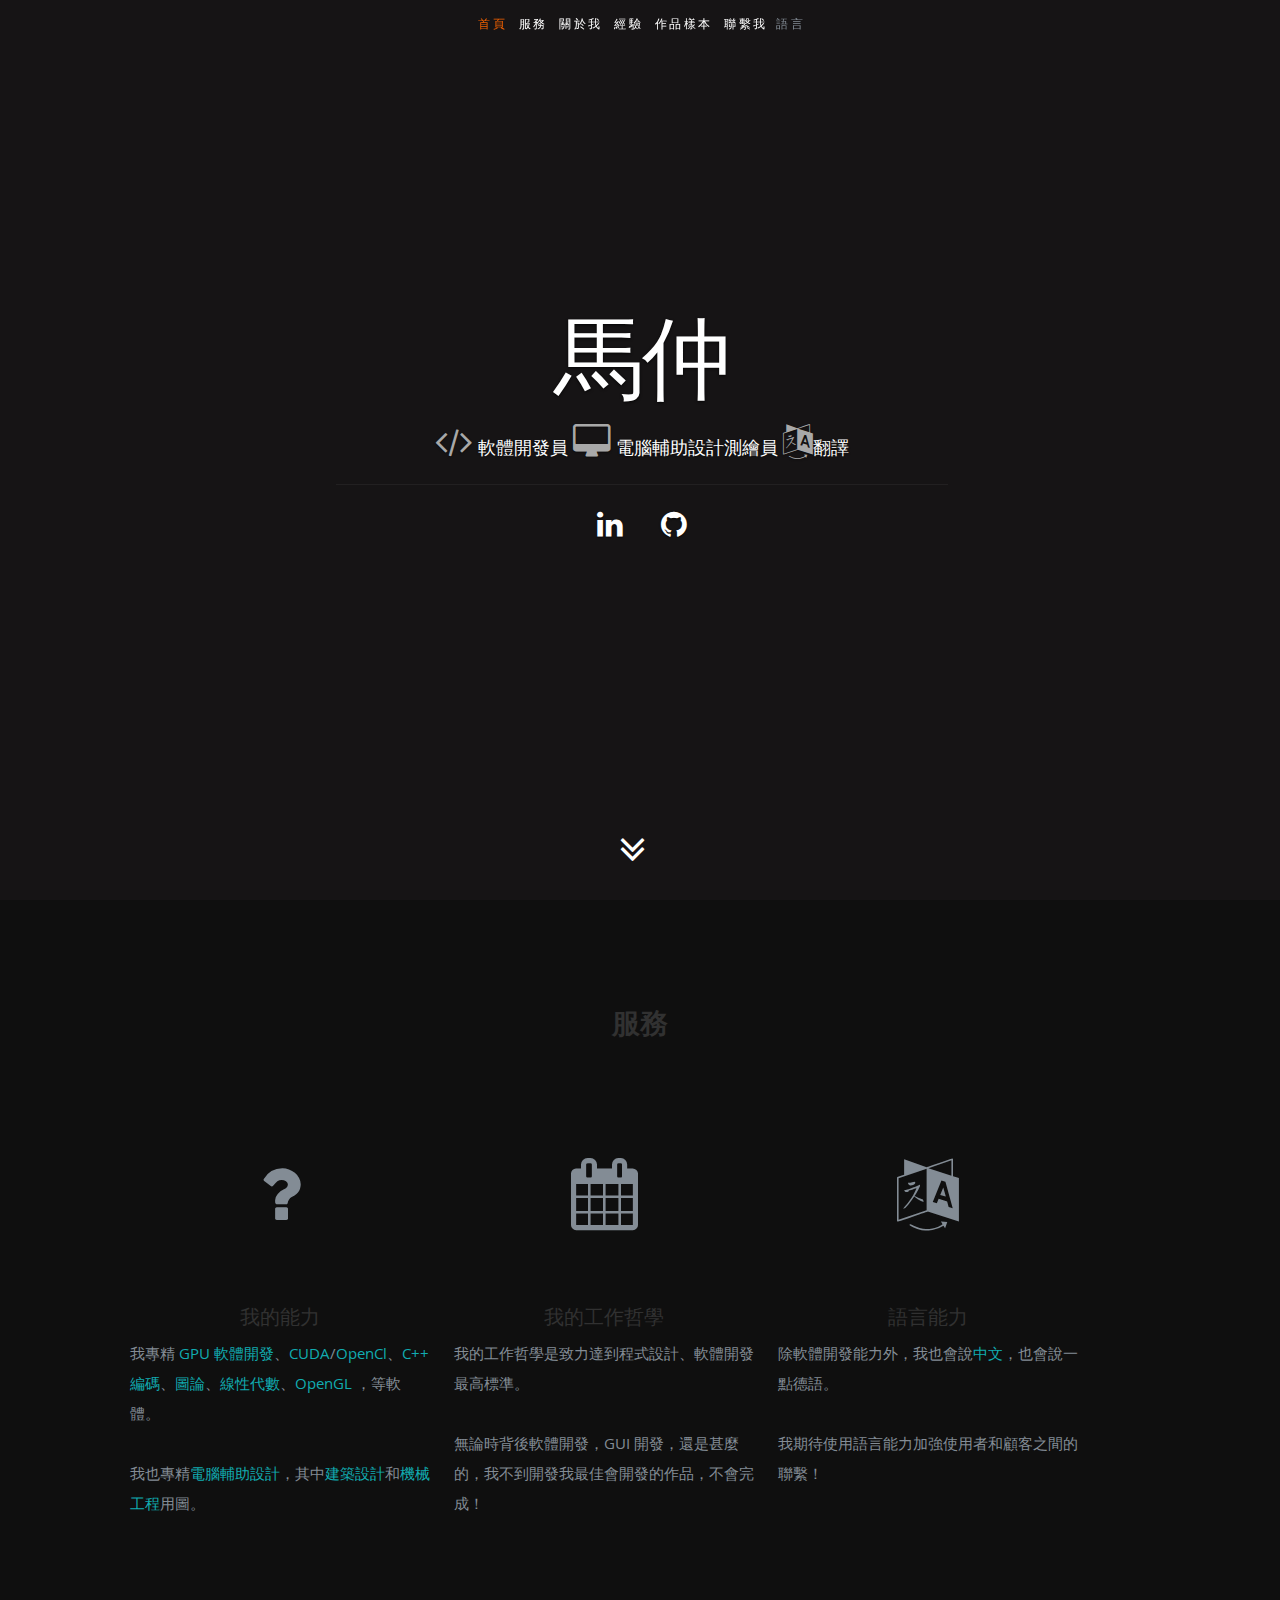
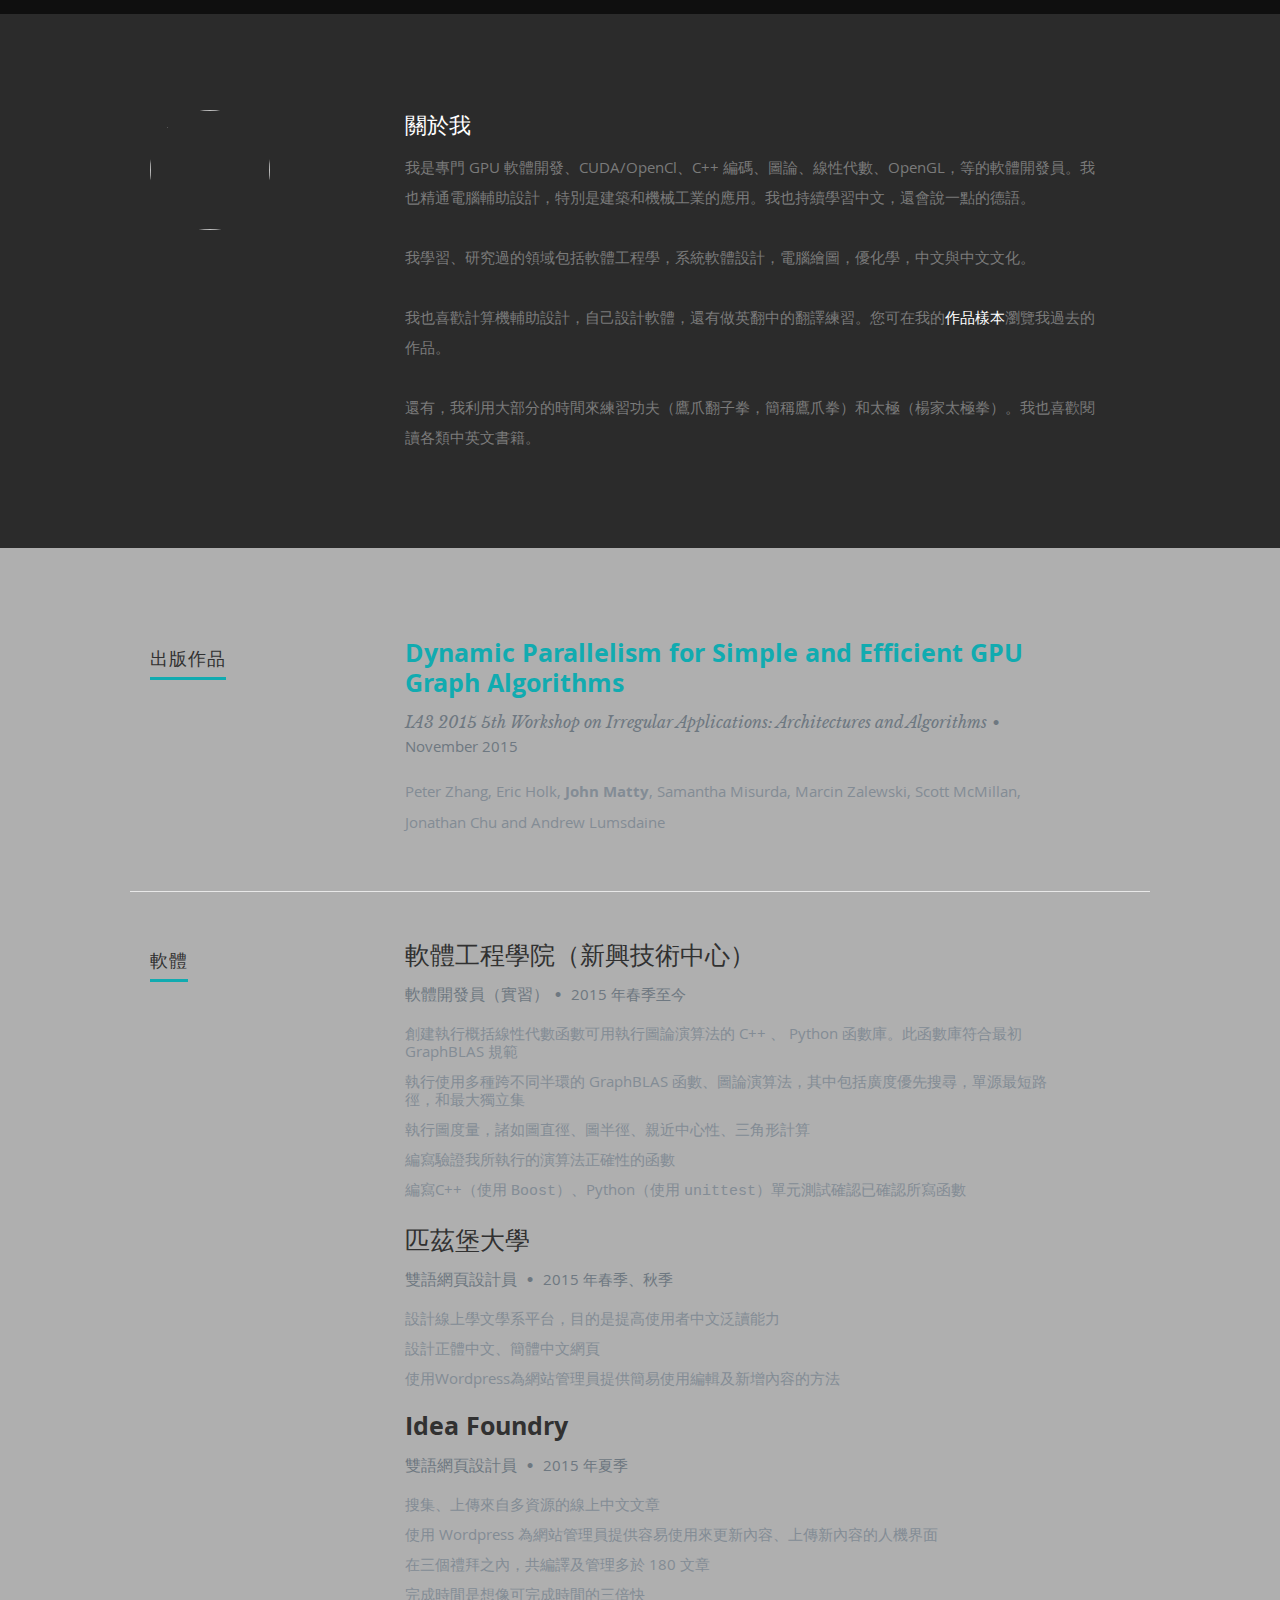
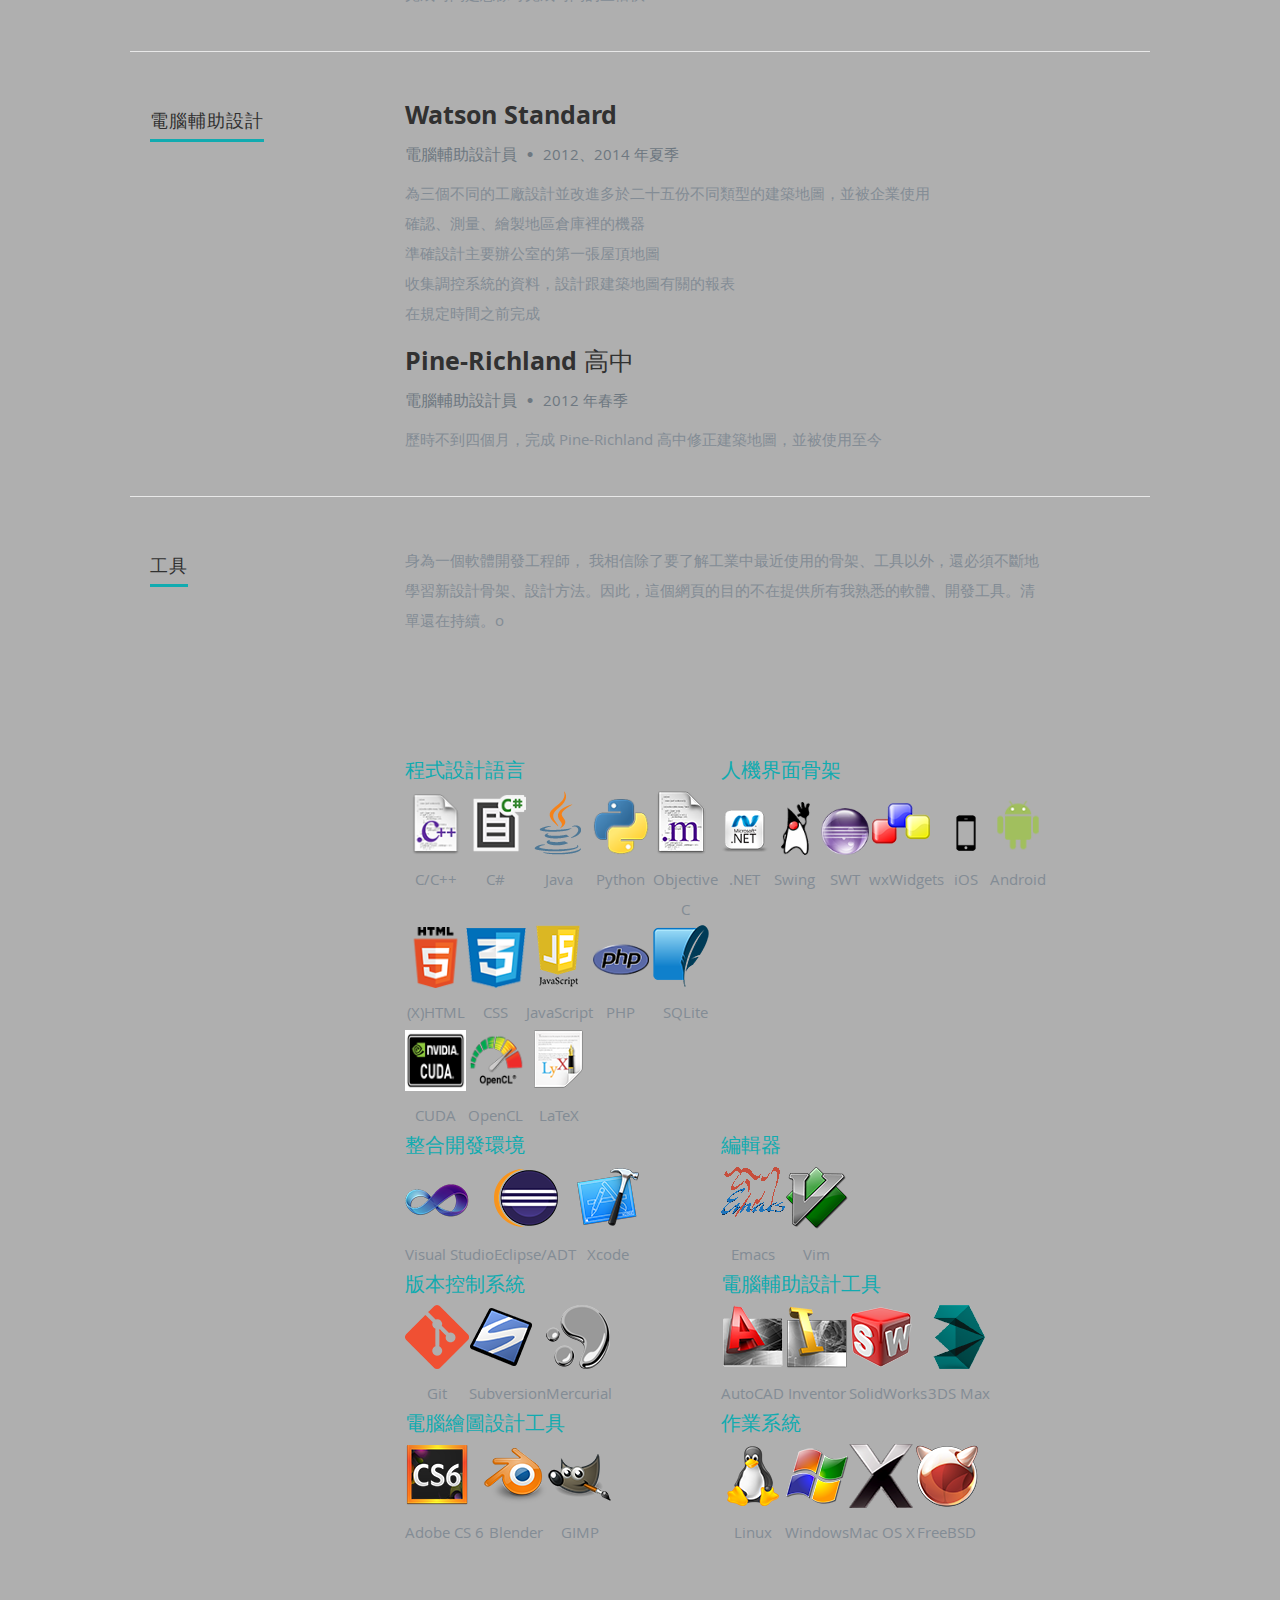
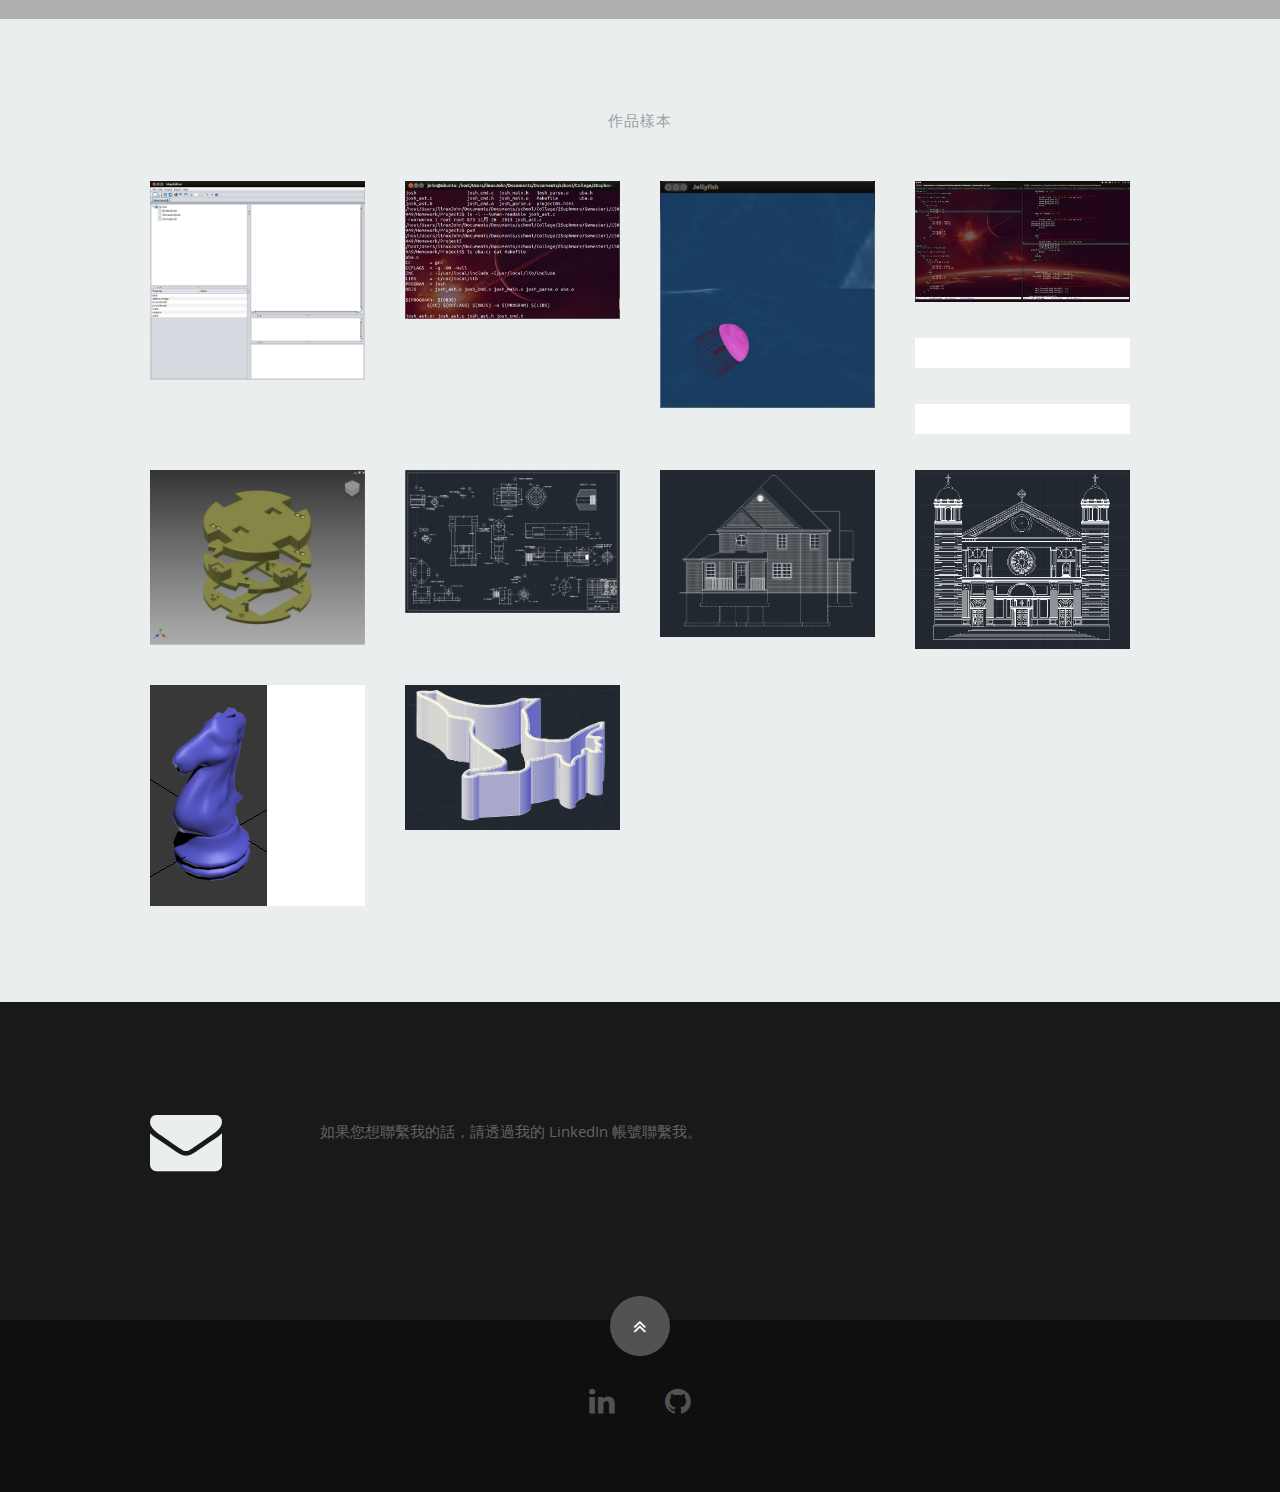
==== commit ec13c7e9: "Fixed grammatical error." ====
--- a/zh_TW/index.html
+++ b/zh_TW/index.html
@@ -37,7 +37,7 @@
     <div class="row banner">
       <div class="banner-text">
         <h1 class="responsive-headline">馬仲</h1>
-        <h3><i style="font-size: 35px" class="fa fa-code"></i> <span>軟體開發員</span> <i style="font-size: 35px"  class="fa fa-desktop"></i> <span>電腦輔助設計</span> <i style="font-size: 35px"  class="fa fa-language"></i><span>翻譯</span></h3>
+        <h3><i style="font-size: 35px" class="fa fa-code"></i> <span>軟體開發員</span> <i style="font-size: 35px"  class="fa fa-desktop"></i> <span>電腦輔助設計測繪員</span> <i style="font-size: 35px"  class="fa fa-language"></i><span>翻譯</span></h3>
         <hr />
         <ul class="social">
           <li><a href="https://www.linkedin.com/pub/john-matty/105/2b3/323"><i class="fa fa-linkedin"></i></a></li>
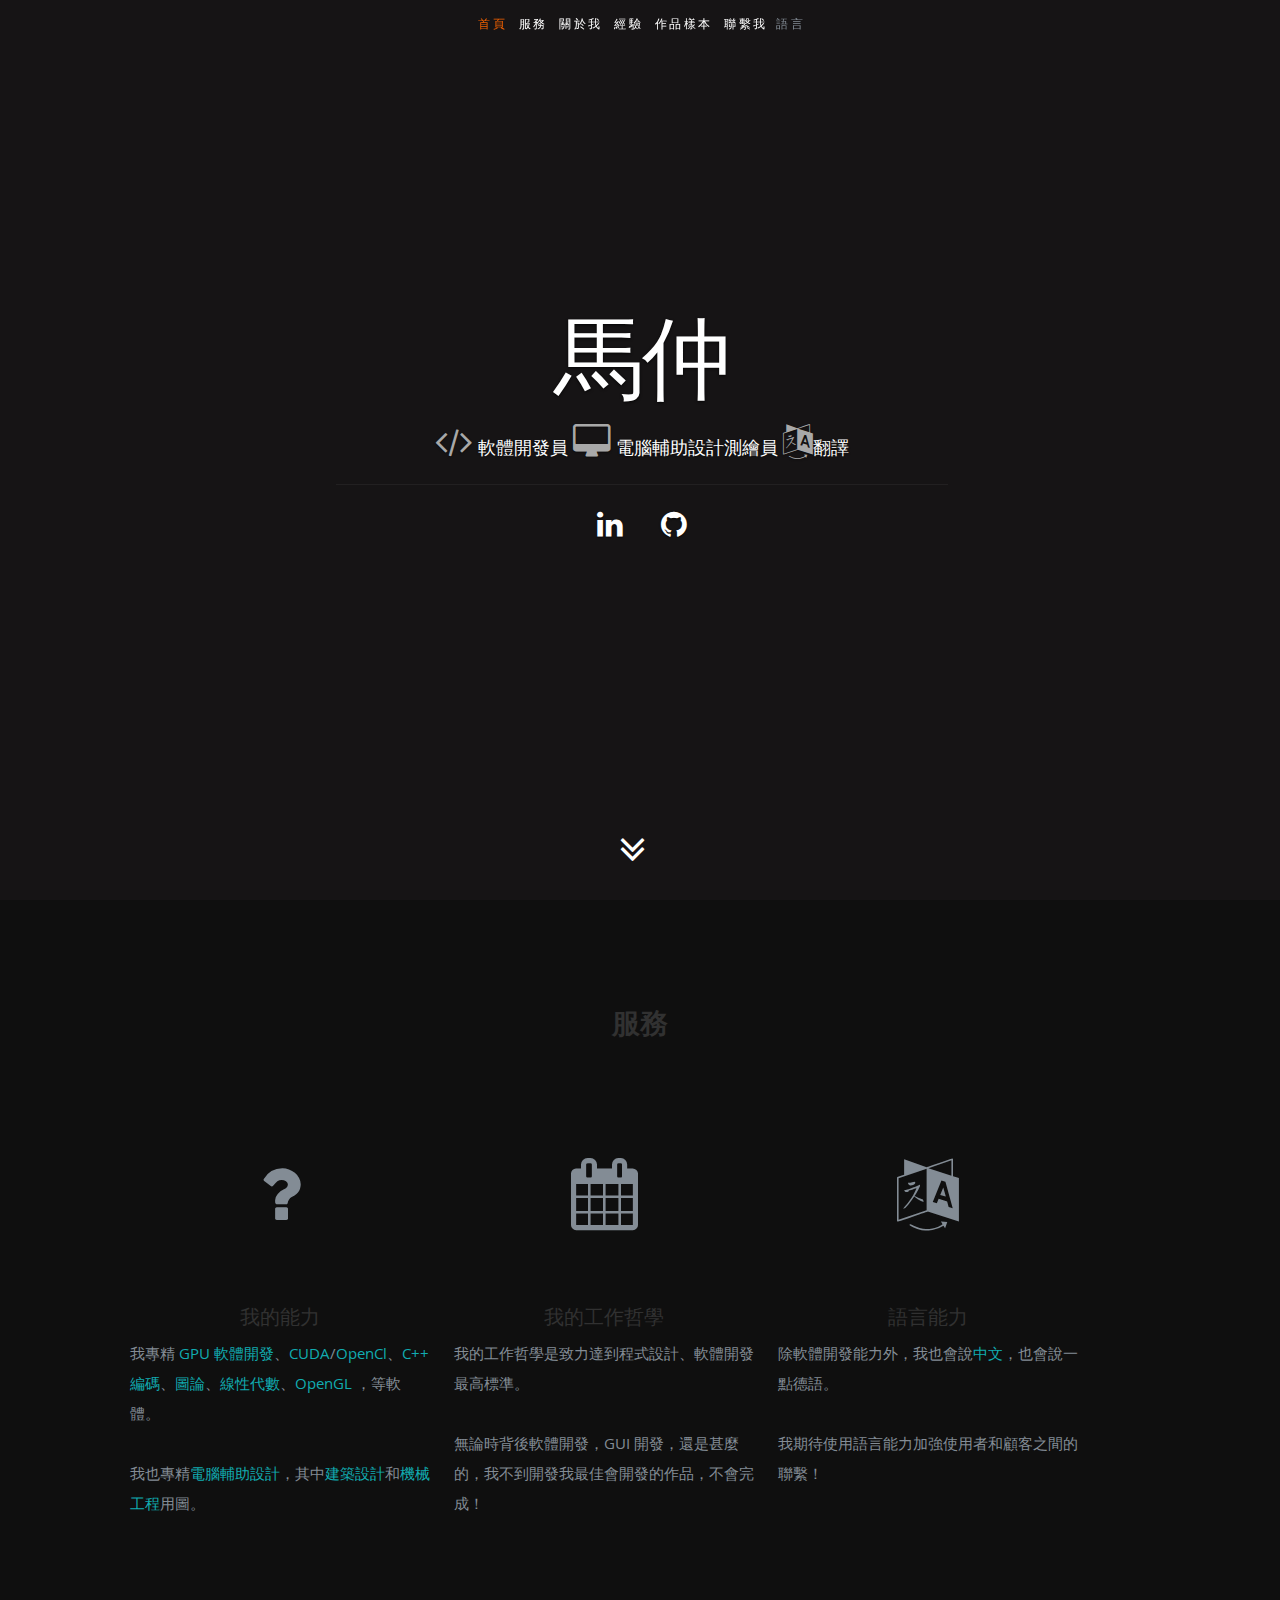
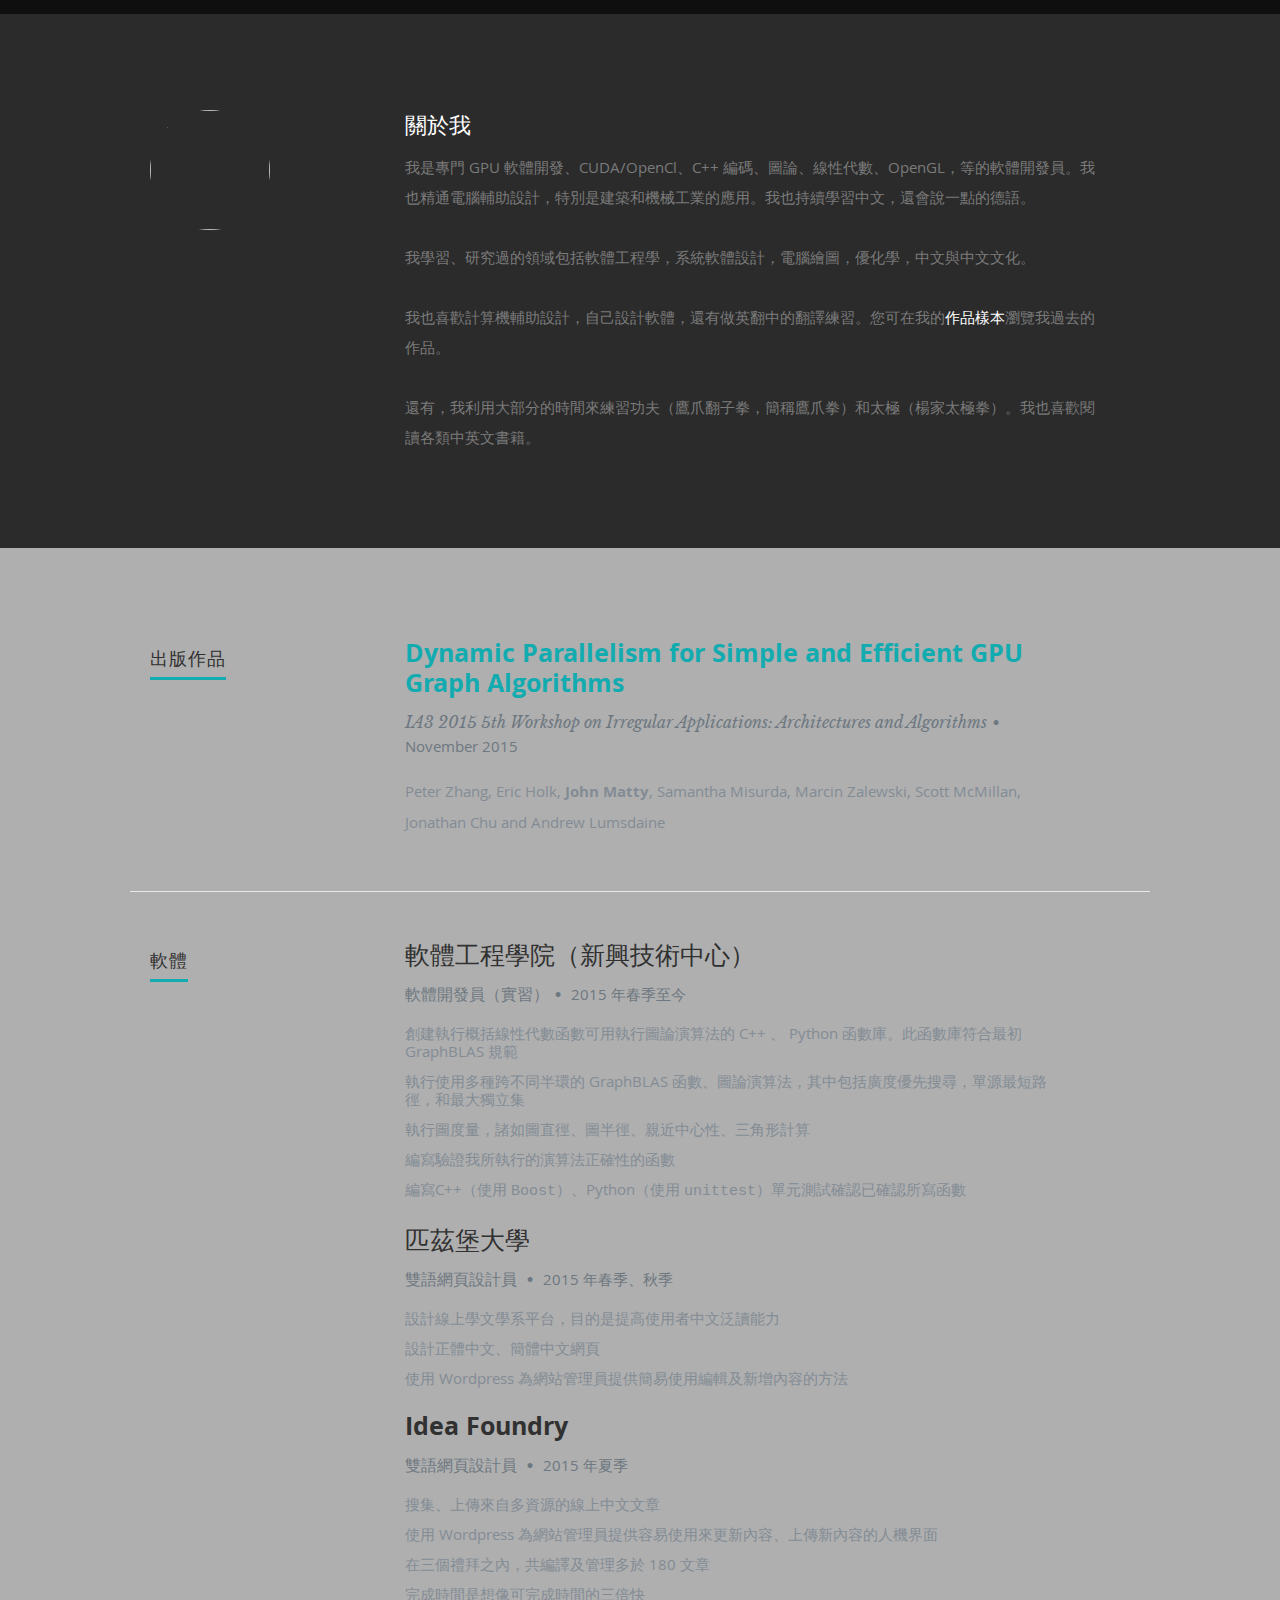
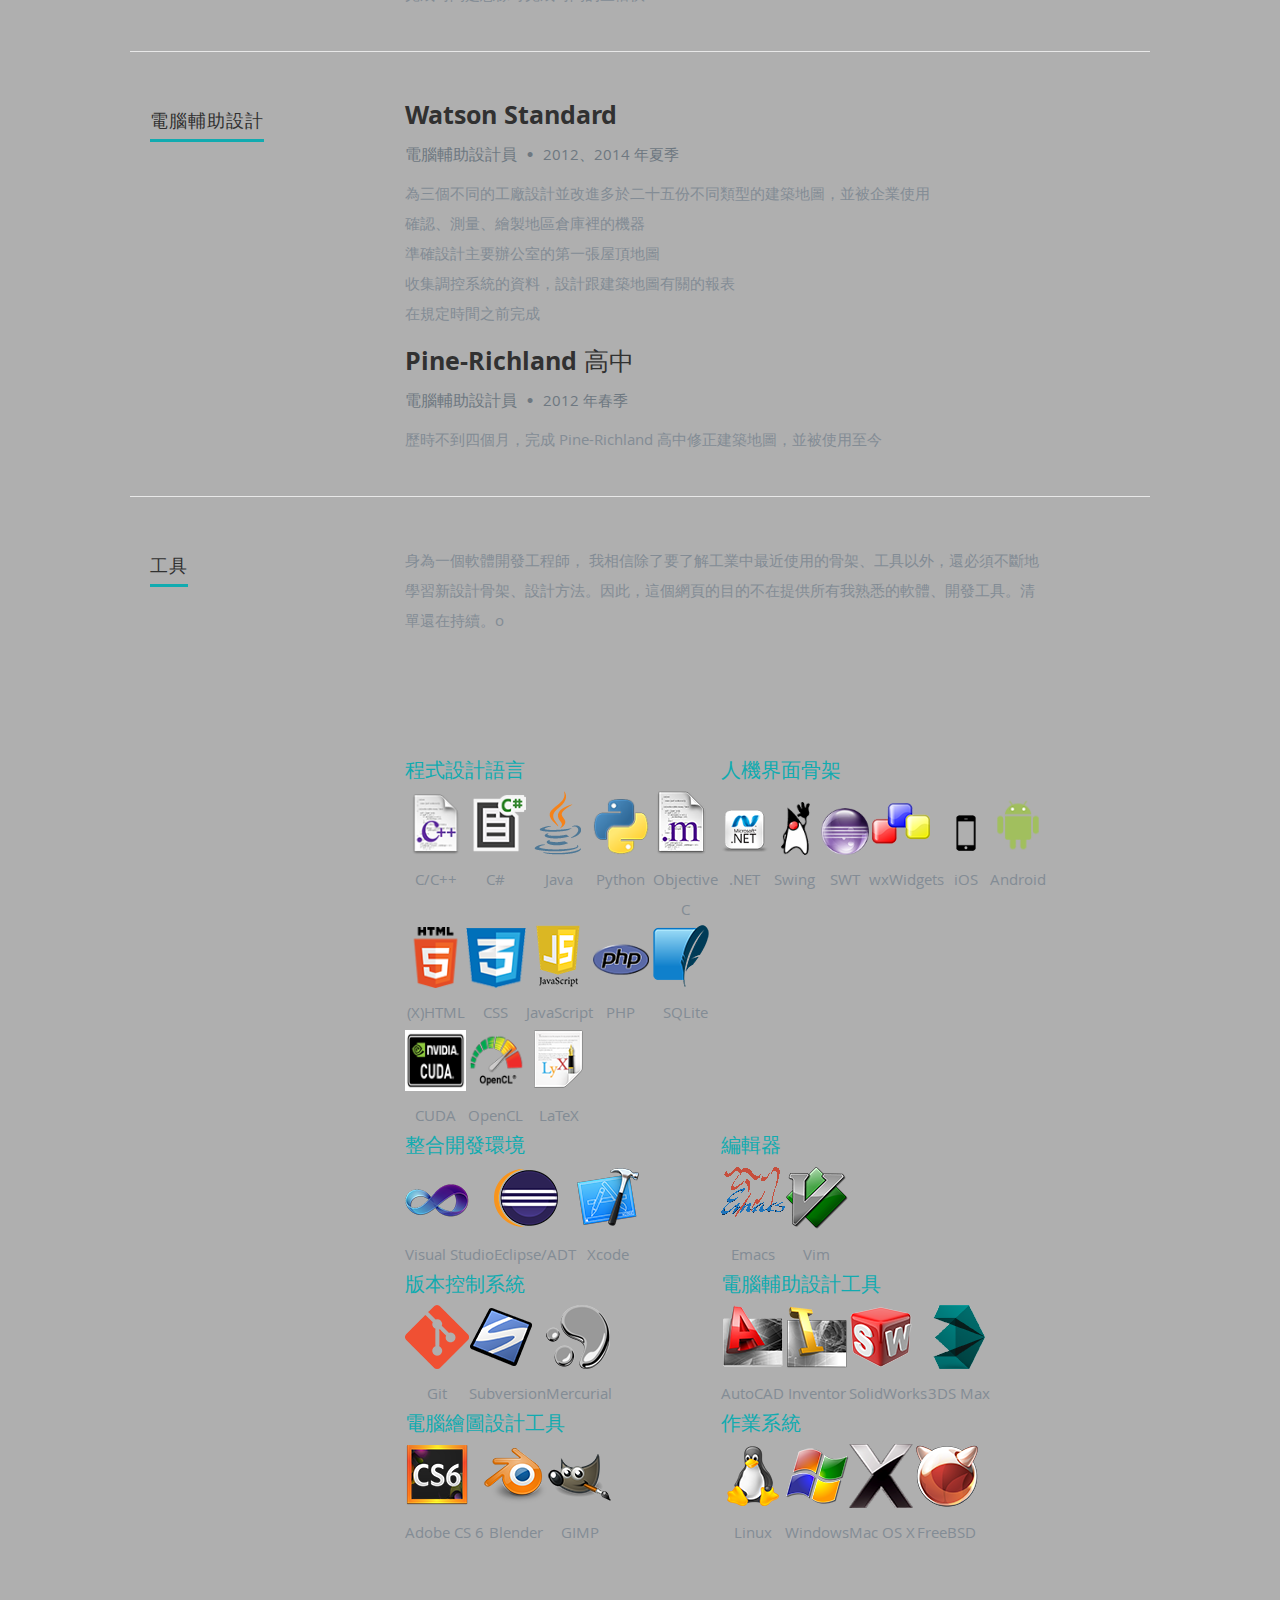
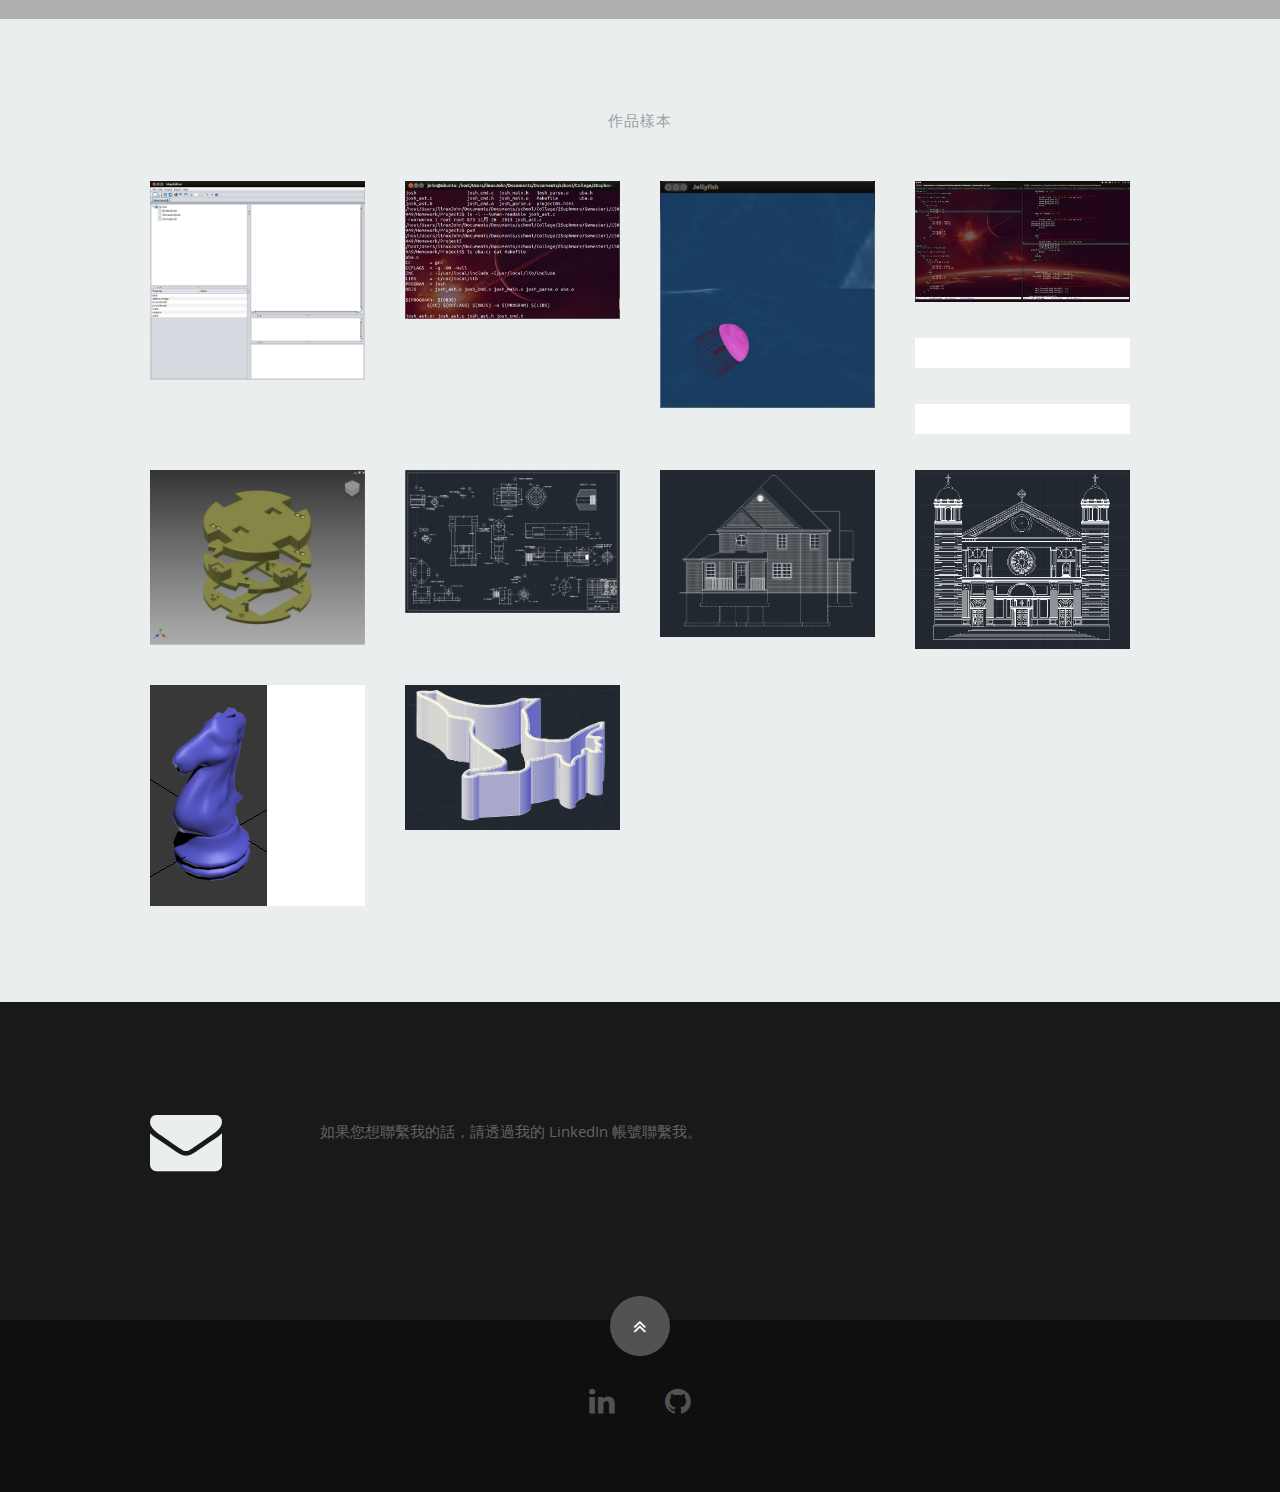
==== commit e3054a54: "Added appropriate spaces." ====
--- a/zh_TW/index.html
+++ b/zh_TW/index.html
@@ -135,7 +135,7 @@
             <ul>
               <li>設計線上學文學系平台，目的是提高使用者中文泛讀能力</li>
               <li>設計正體中文、簡體中文網頁</li>
-              <li>使用Wordpress為網站管理員提供簡易使用編輯及新增內容的方法</li>
+              <li>使用 Wordpress 為網站管理員提供簡易使用編輯及新增內容的方法</li>
             </ul>
           </div>
         </div>
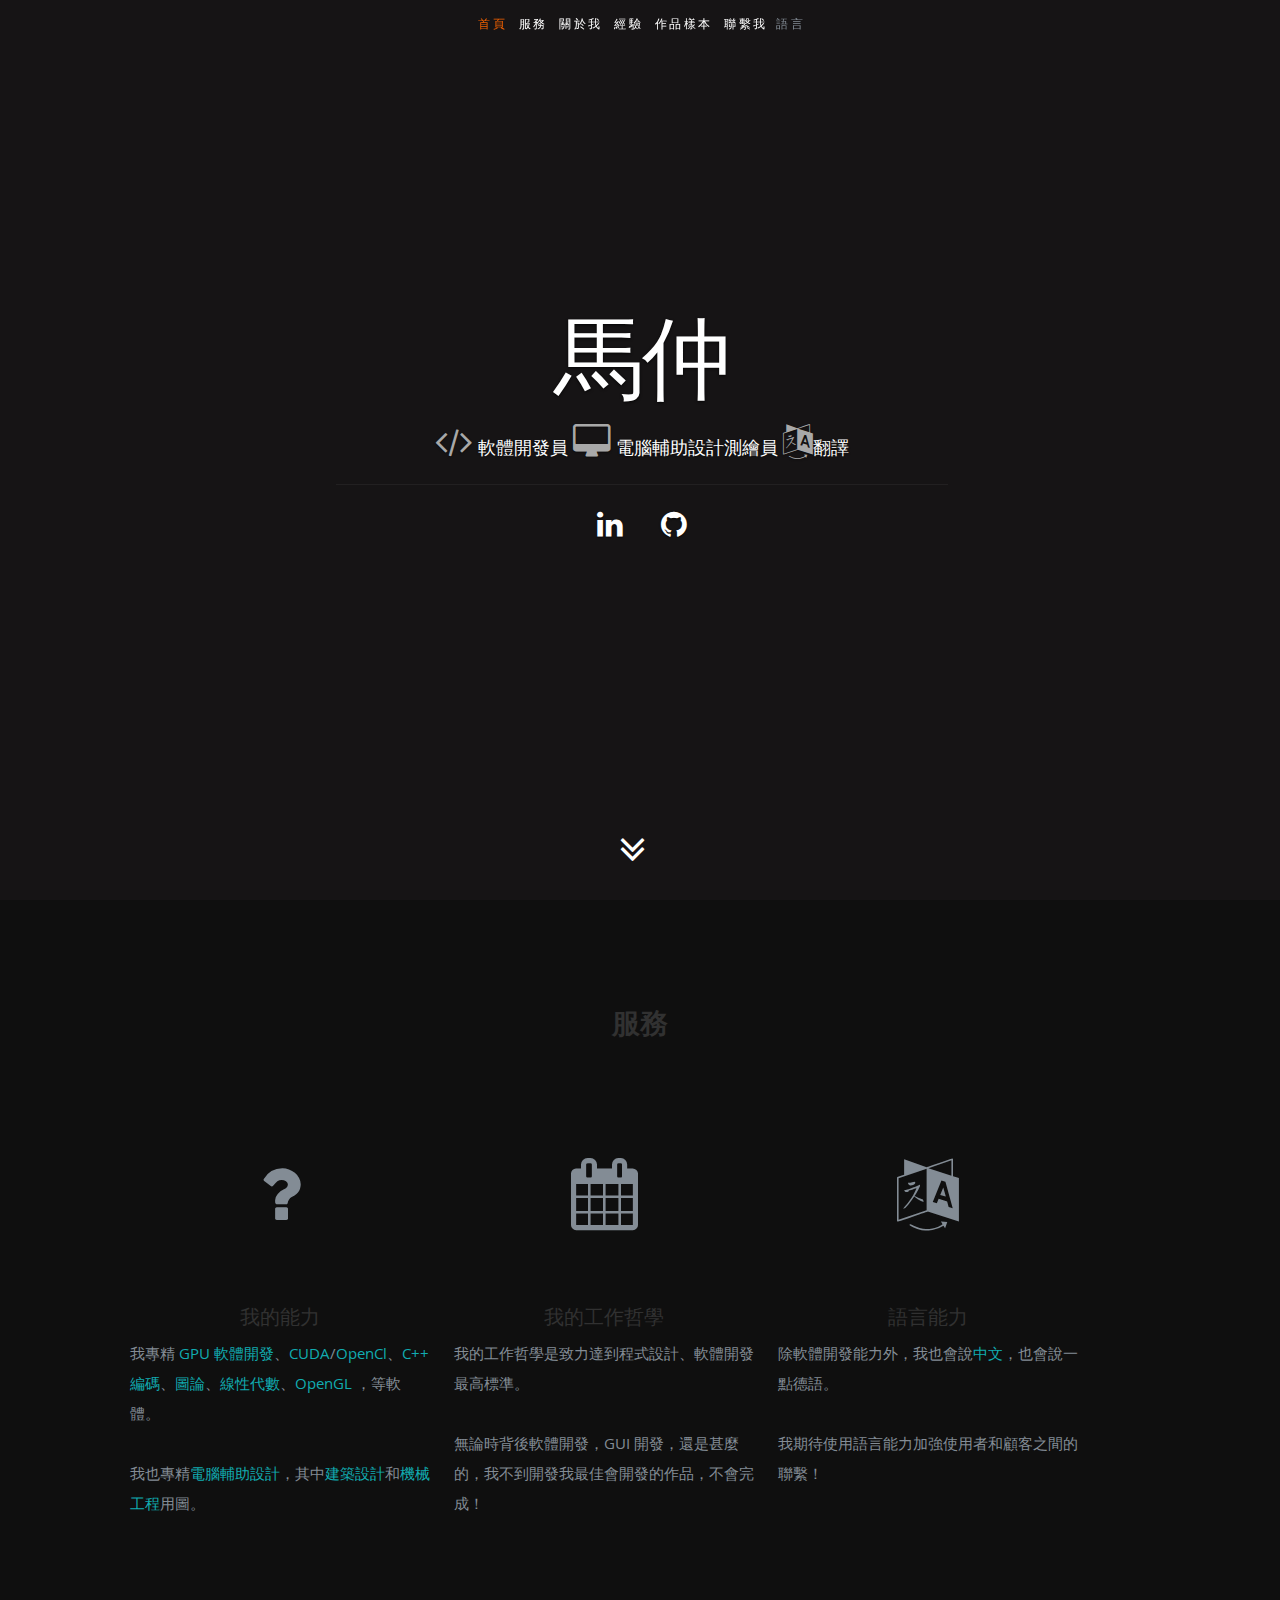
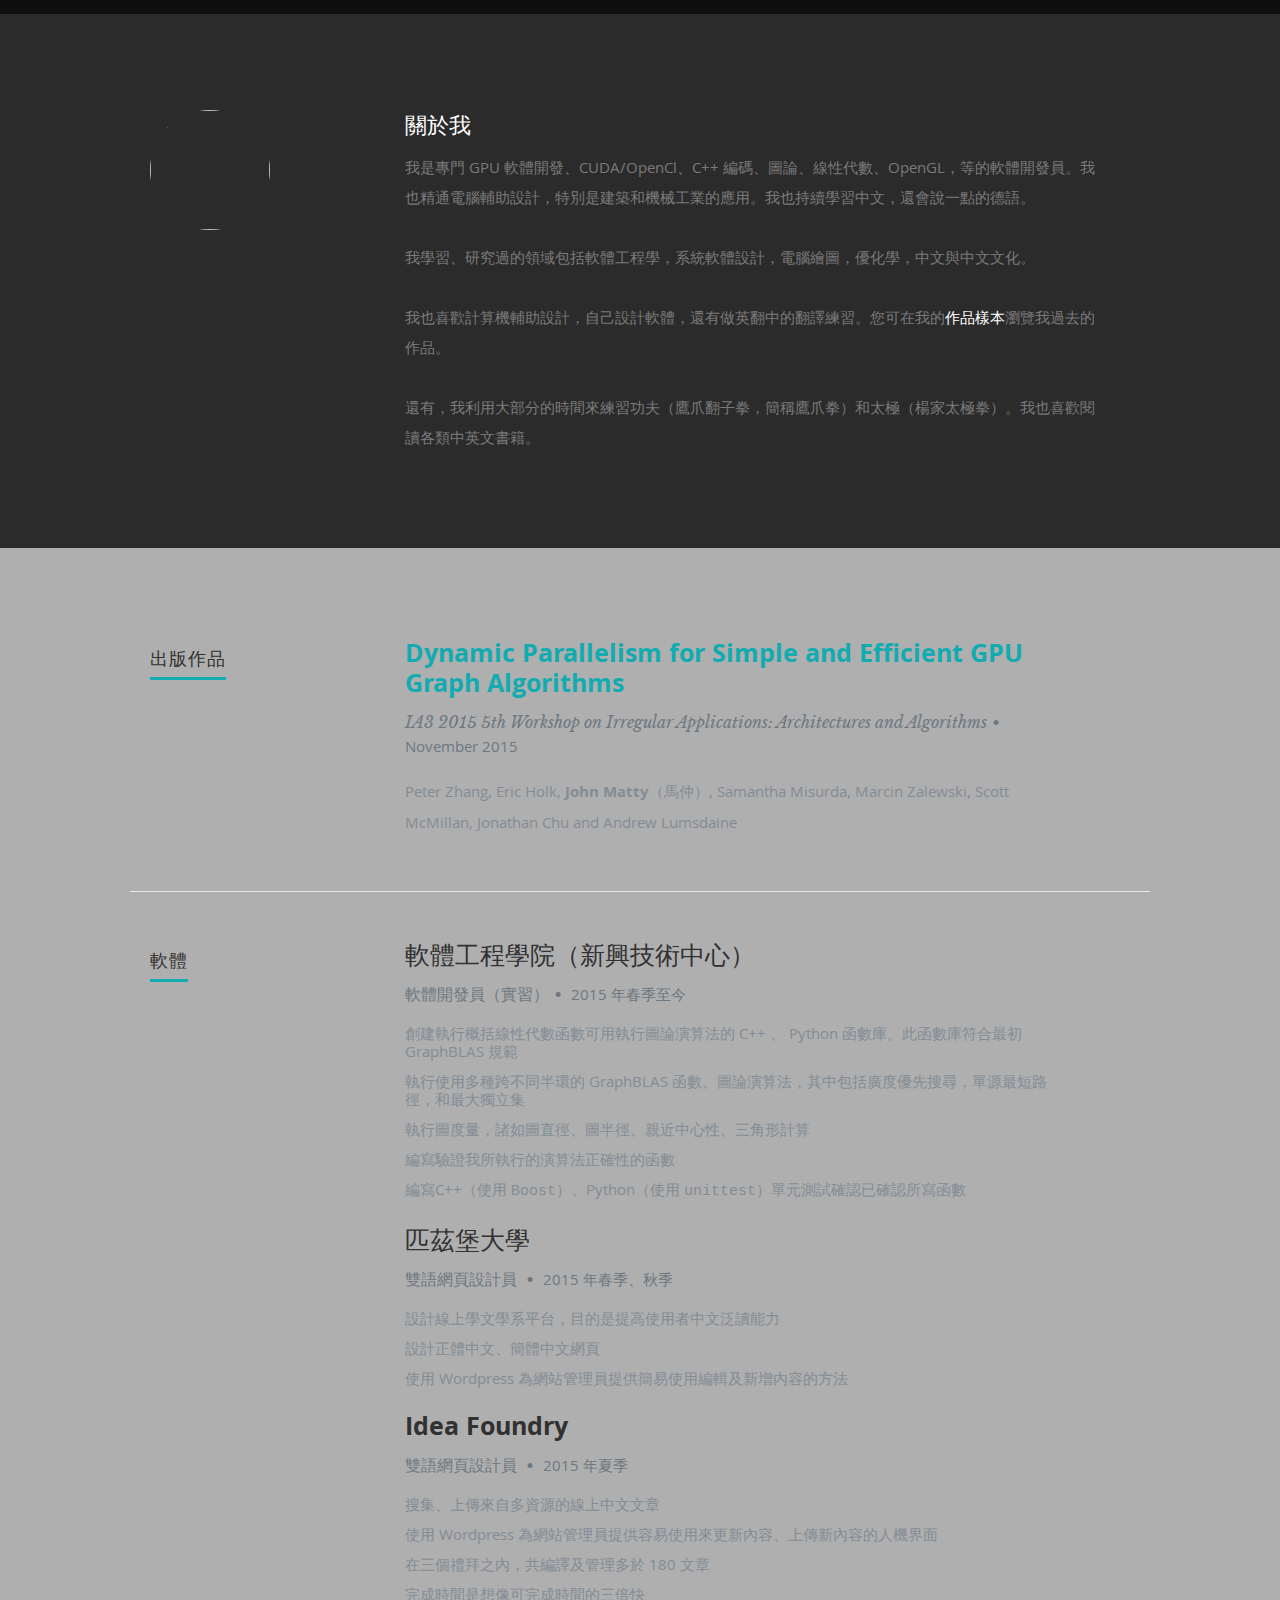
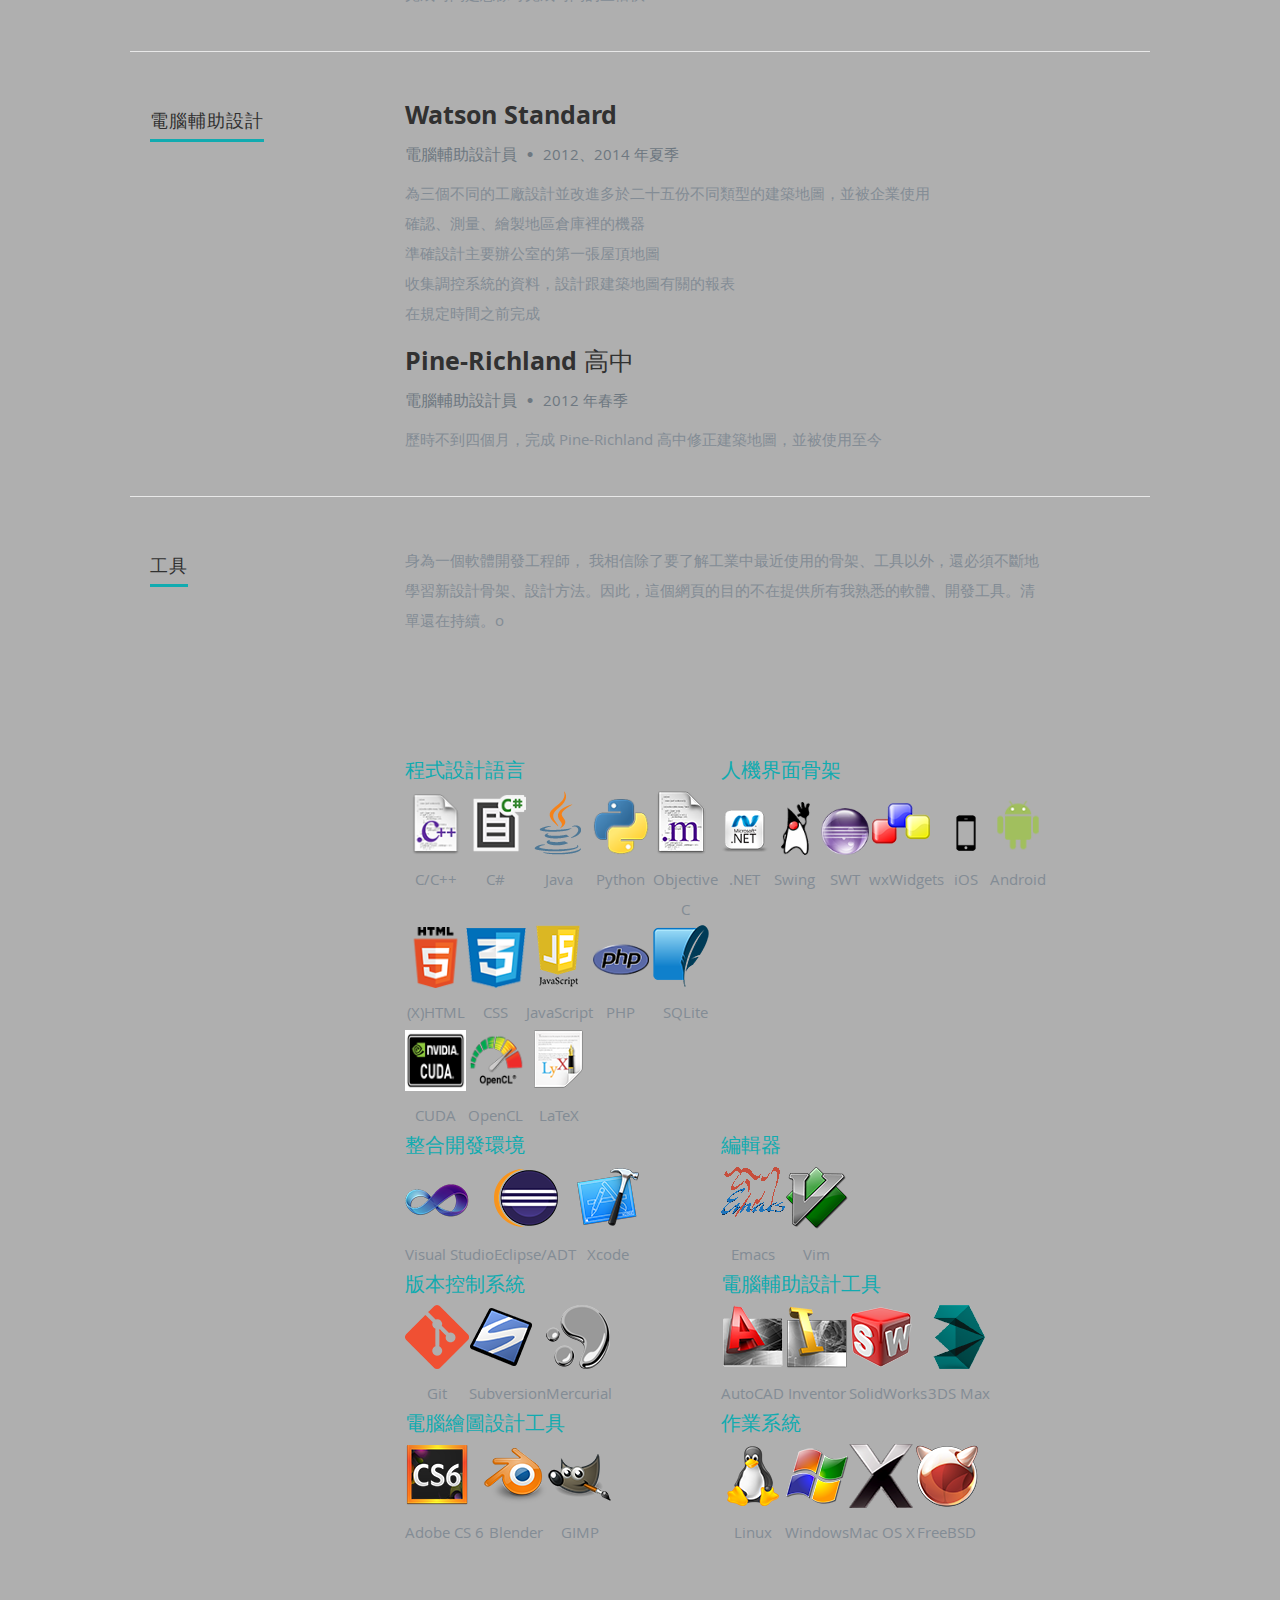
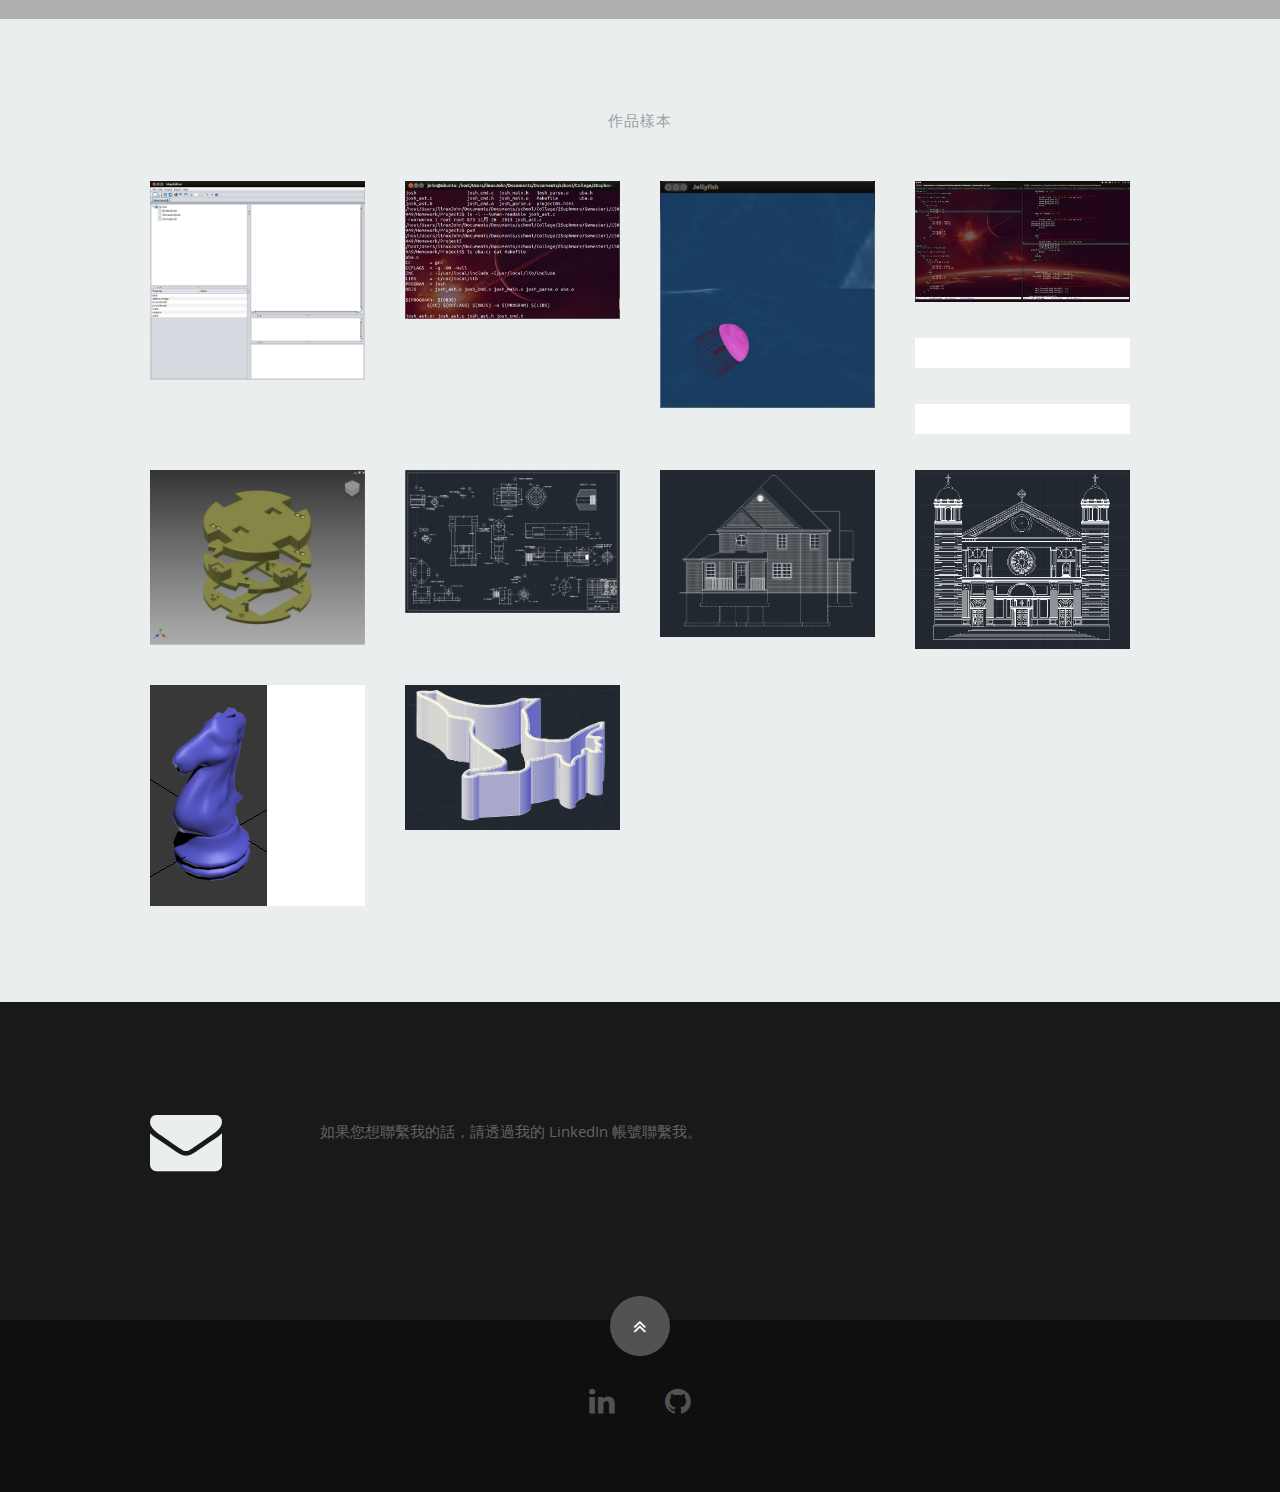
==== commit 226fe983: "在出版作品加入了我的中文名字。" ====
--- a/zh_TW/index.html
+++ b/zh_TW/index.html
@@ -104,7 +104,7 @@
           <div class="twelve columns">
             <h3><a href="http://dl.acm.org/citation.cfm?id=2833189">Dynamic Parallelism for Simple and Efficient GPU Graph Algorithms</a></h3>
             <p class="info">IA<sup>3</sup> 2015 5<sup>th</sup> Workshop on Irregular Applications: Architectures and Algorithms<span>&bull;</span> <i class="date">November 2015</i></p>
-            <p>Peter Zhang, Eric Holk, <b>John Matty</b>, Samantha Misurda, Marcin Zalewski, Scott McMillan, Jonathan Chu and Andrew Lumsdaine</p>
+            <p>Peter Zhang, Eric Holk, <b>John Matty（馬仲）</b>, Samantha Misurda, Marcin Zalewski, Scott McMillan, Jonathan Chu and Andrew Lumsdaine</p>
           </div>
         </div>
       </div>
@@ -123,7 +123,6 @@
               <li>執行使用多種跨不同半環的 GraphBLAS 函數、圖論演算法，其中包括廣度優先搜尋，單源最短路徑，和最大獨立集</li>
               <li>執行圖度量，諸如圖直徑、圖半徑、親近中心性、三角形計算</li>
               <li>編寫驗證我所執行的演算法正確性的函數</li>
-              <!-- 編寫驗證寒暑一切人我所執行的鹽酸的的正確度 -->
               <li>編寫C++（使用 <code>Boost</code>）、Python（使用 <code>unittest</code>）單元測試確認已確認所寫函數</li>
             </ul>
           </div>
